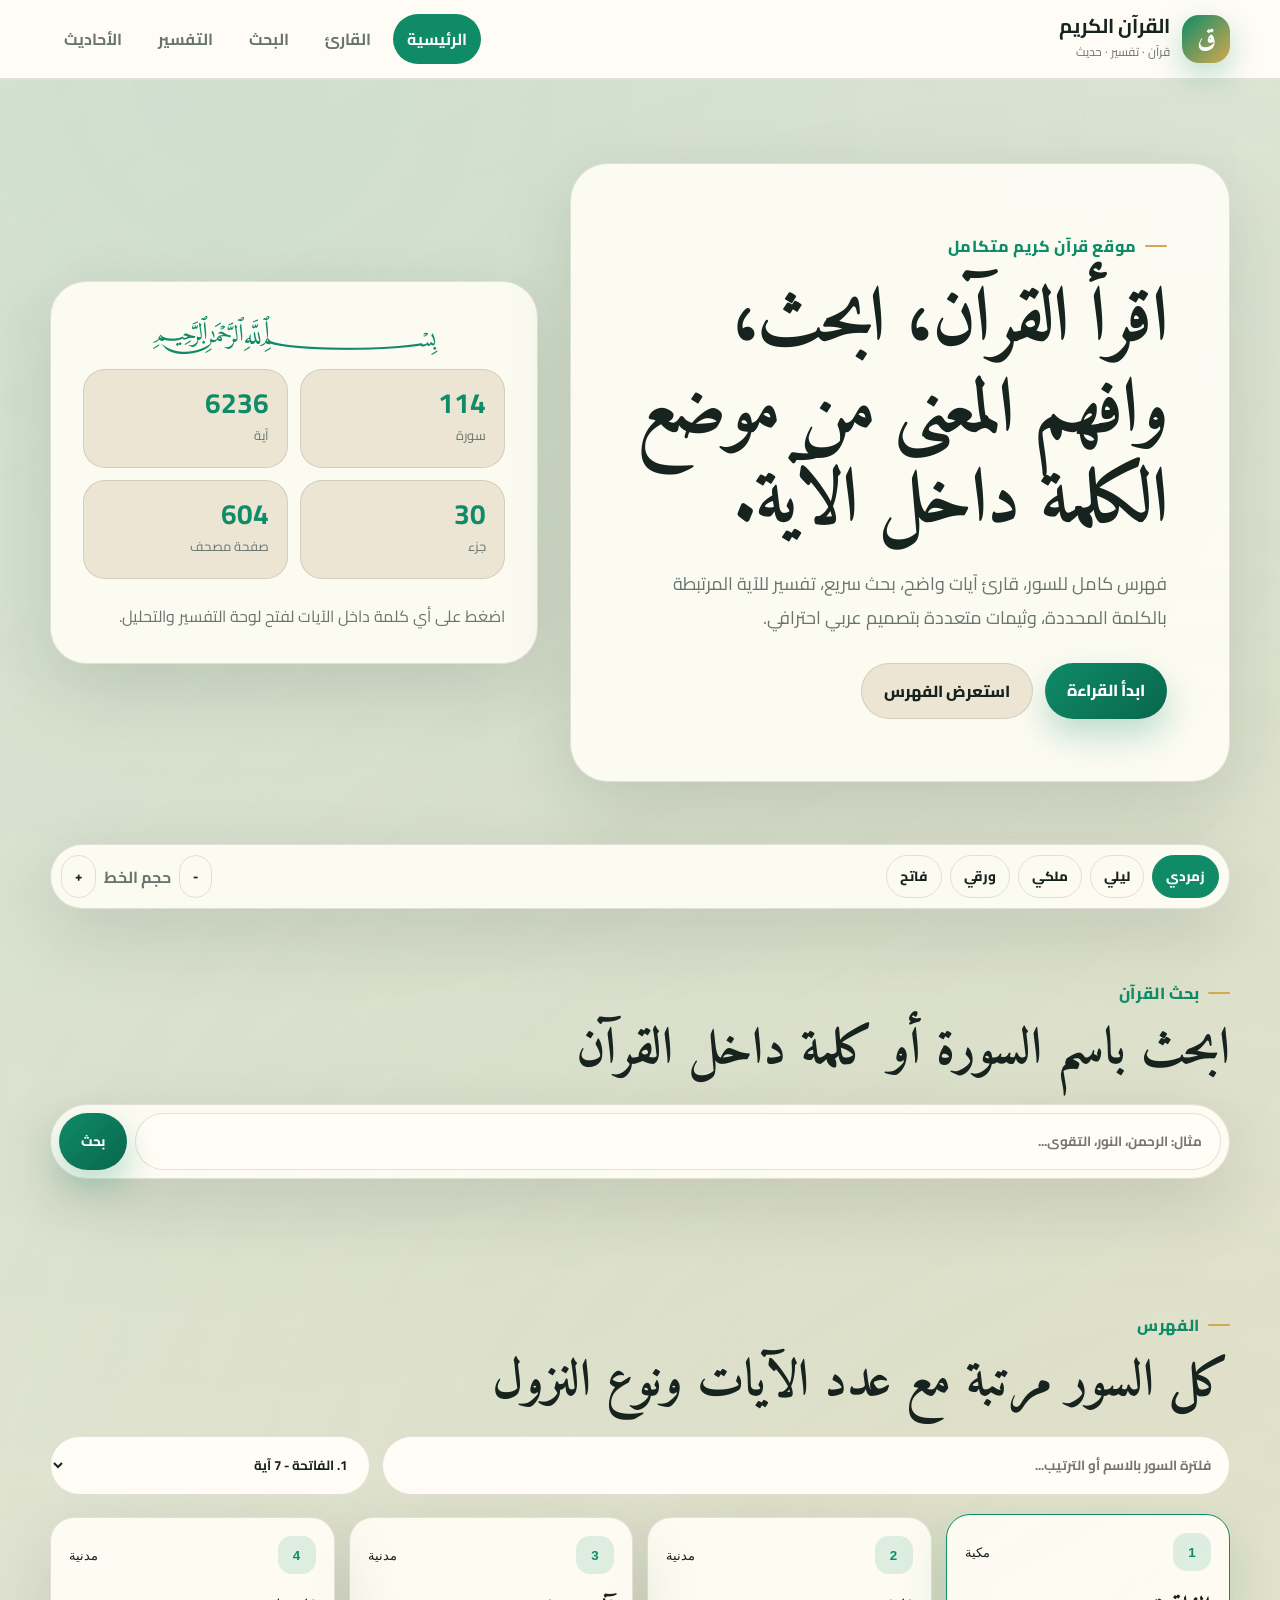
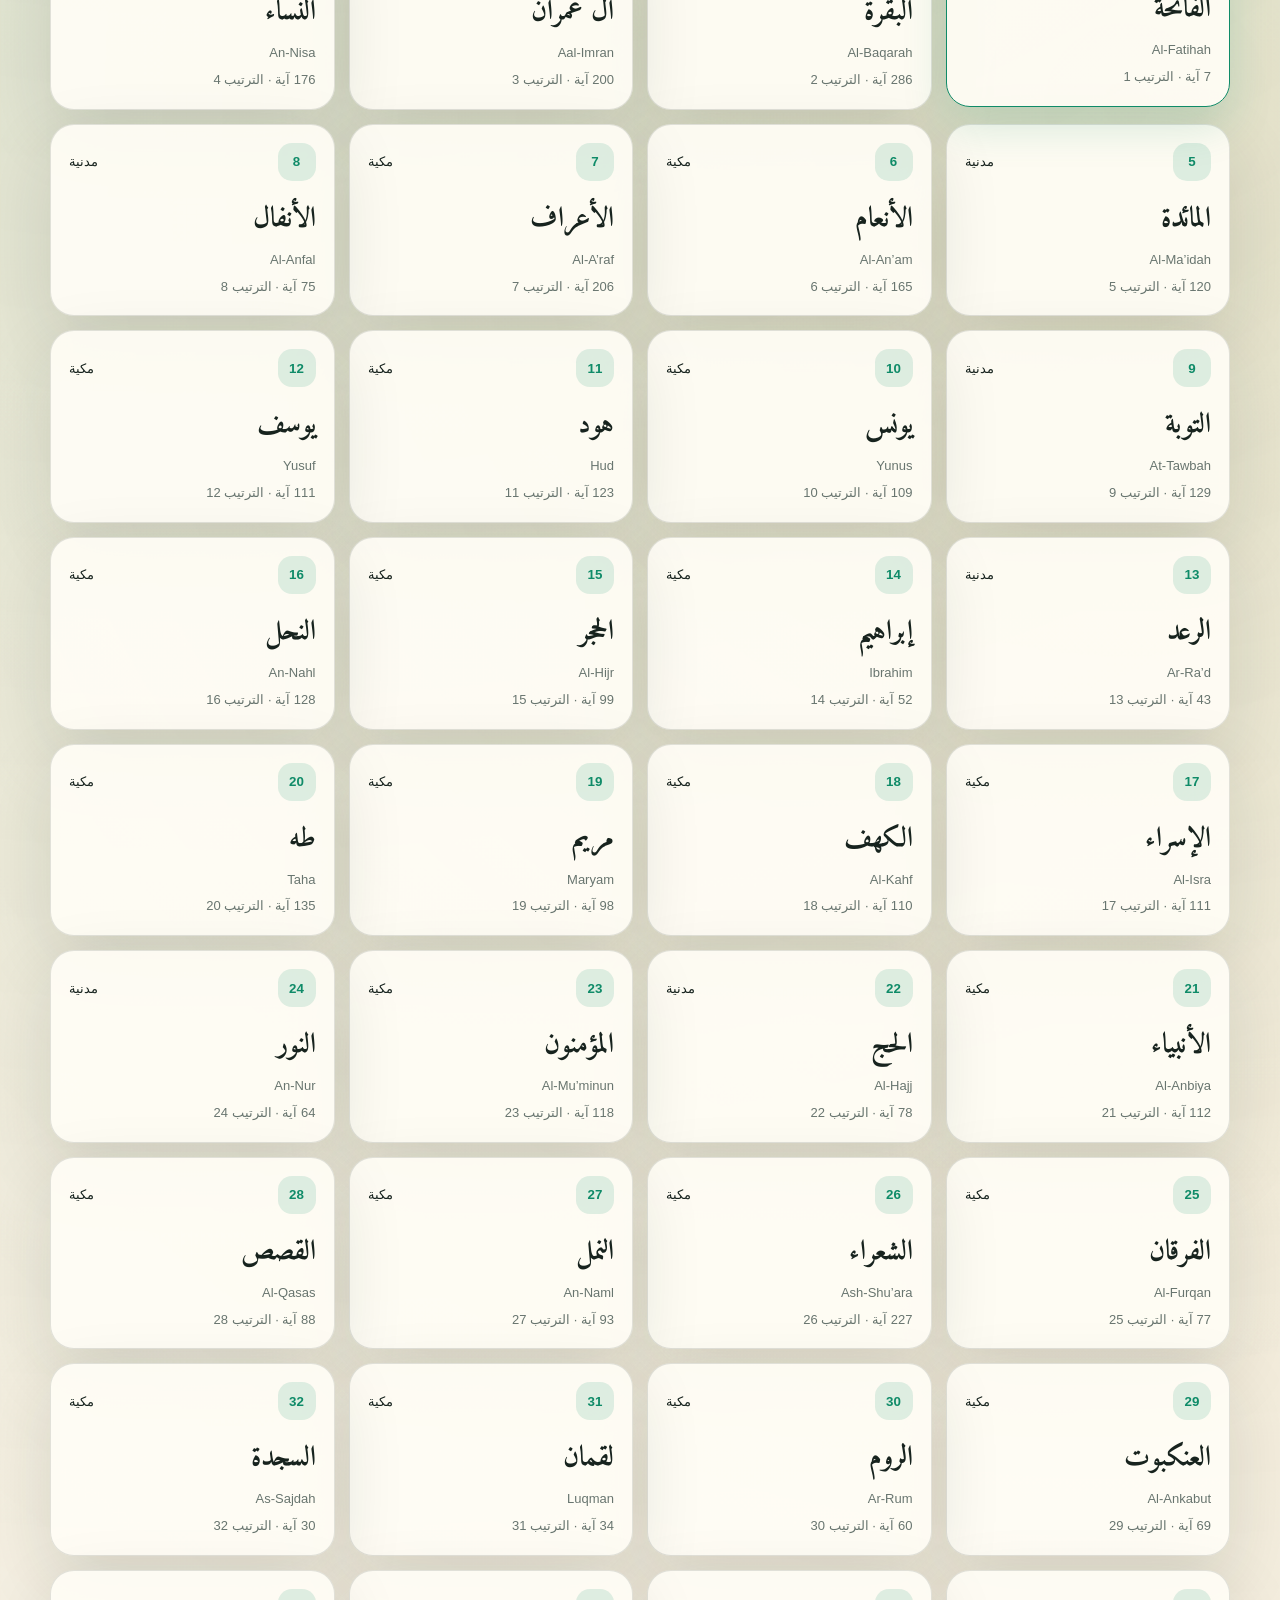
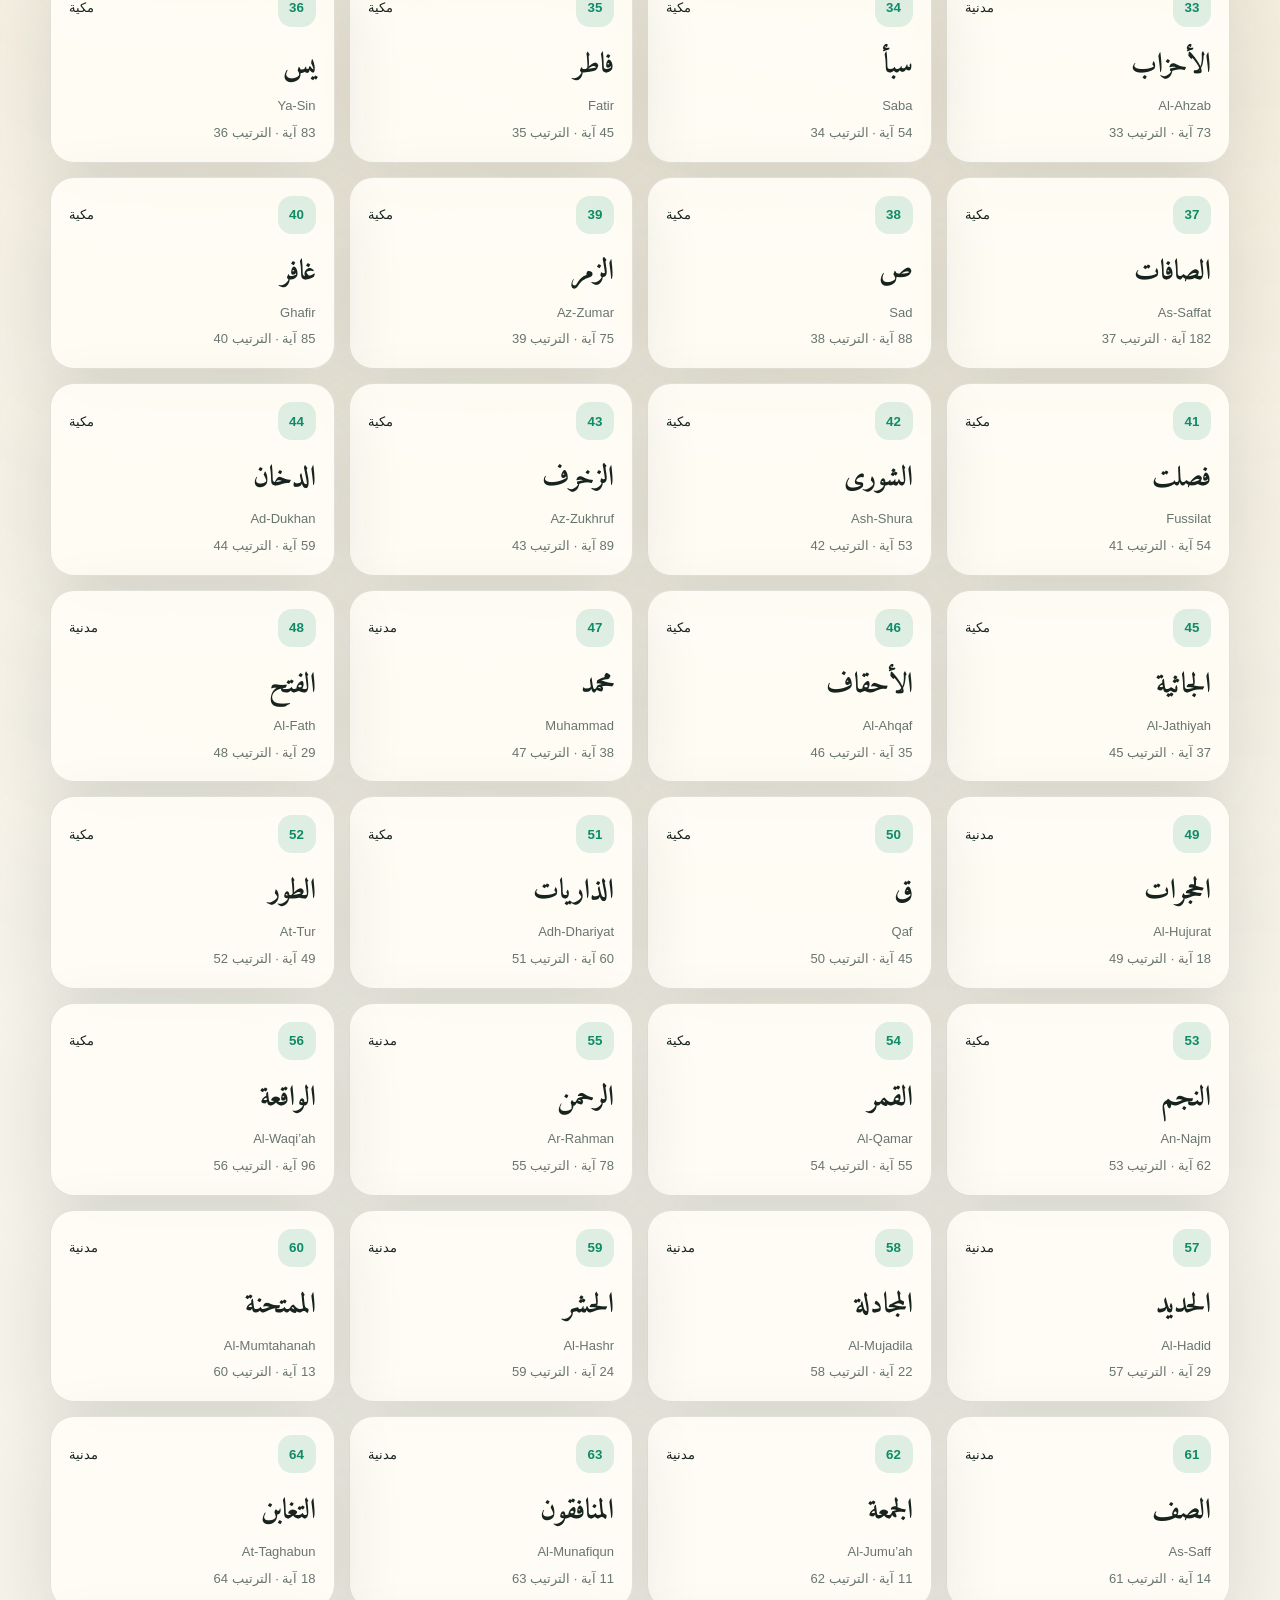
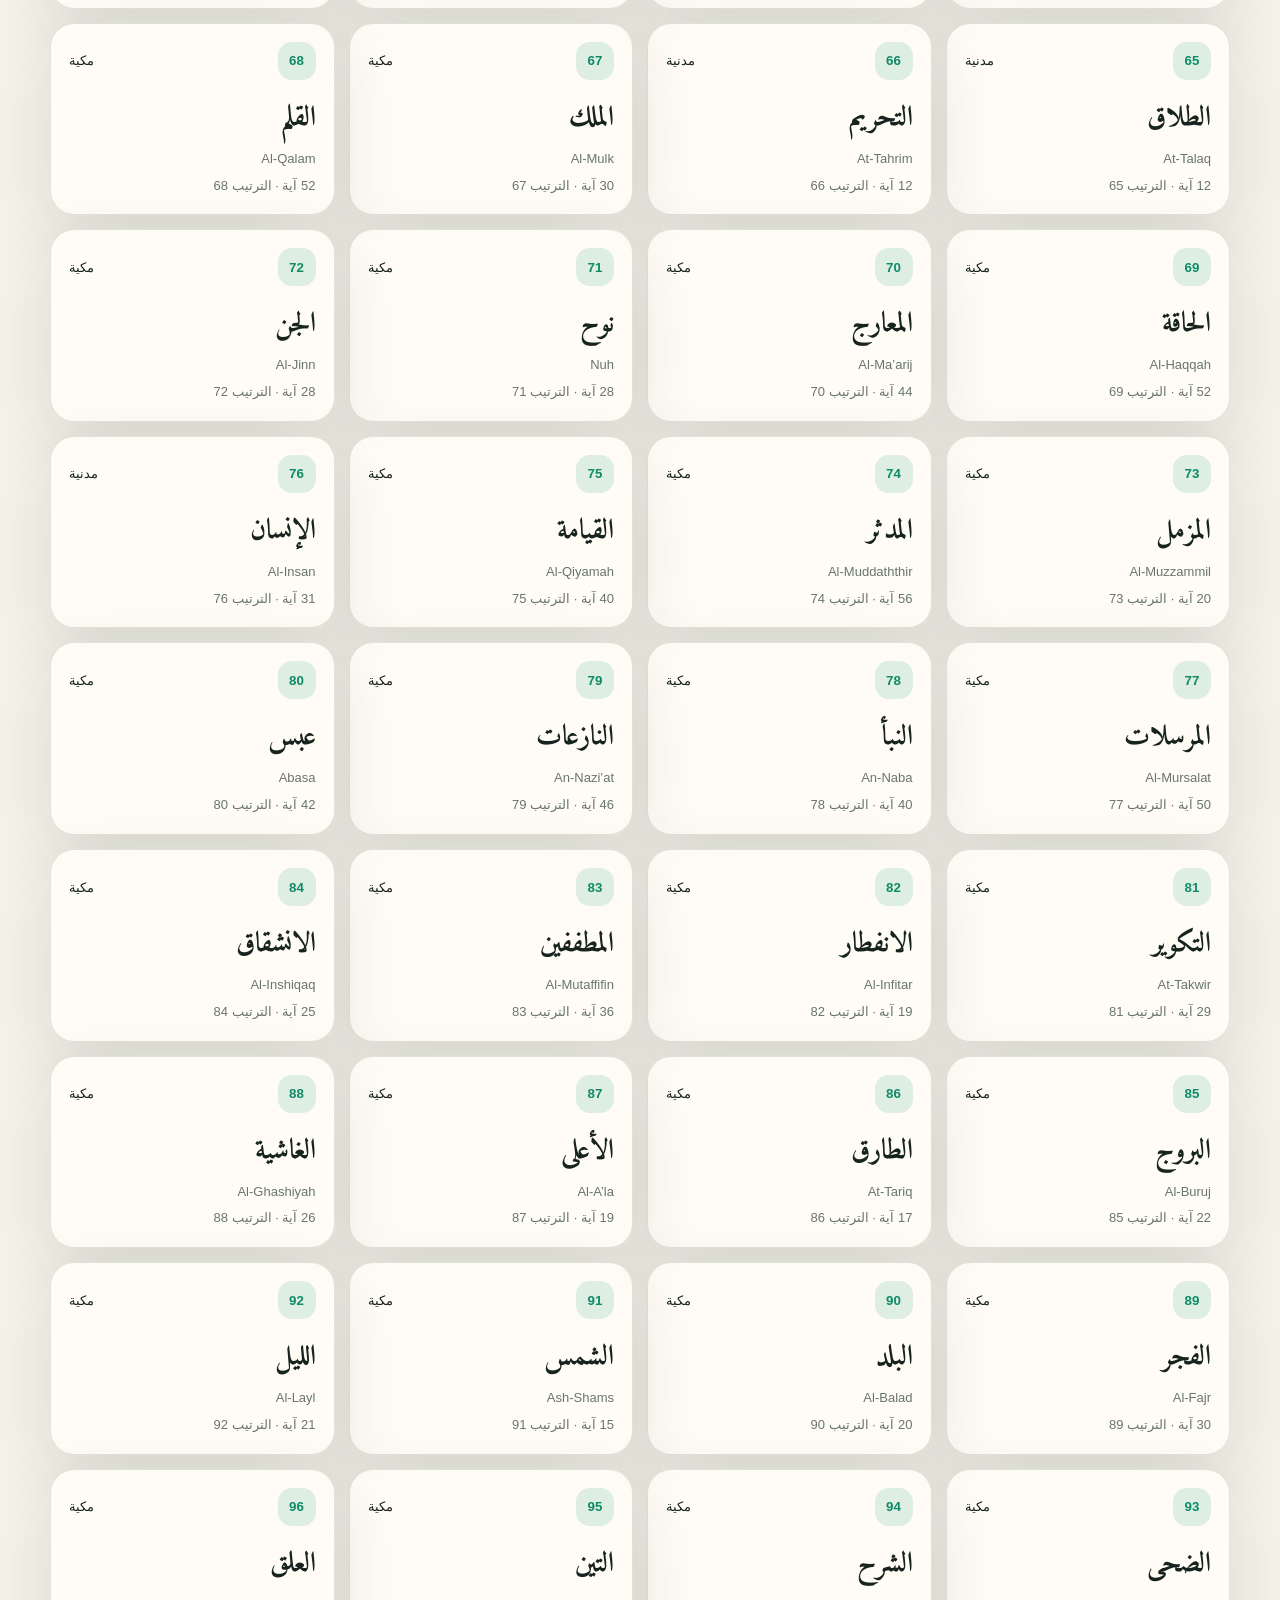
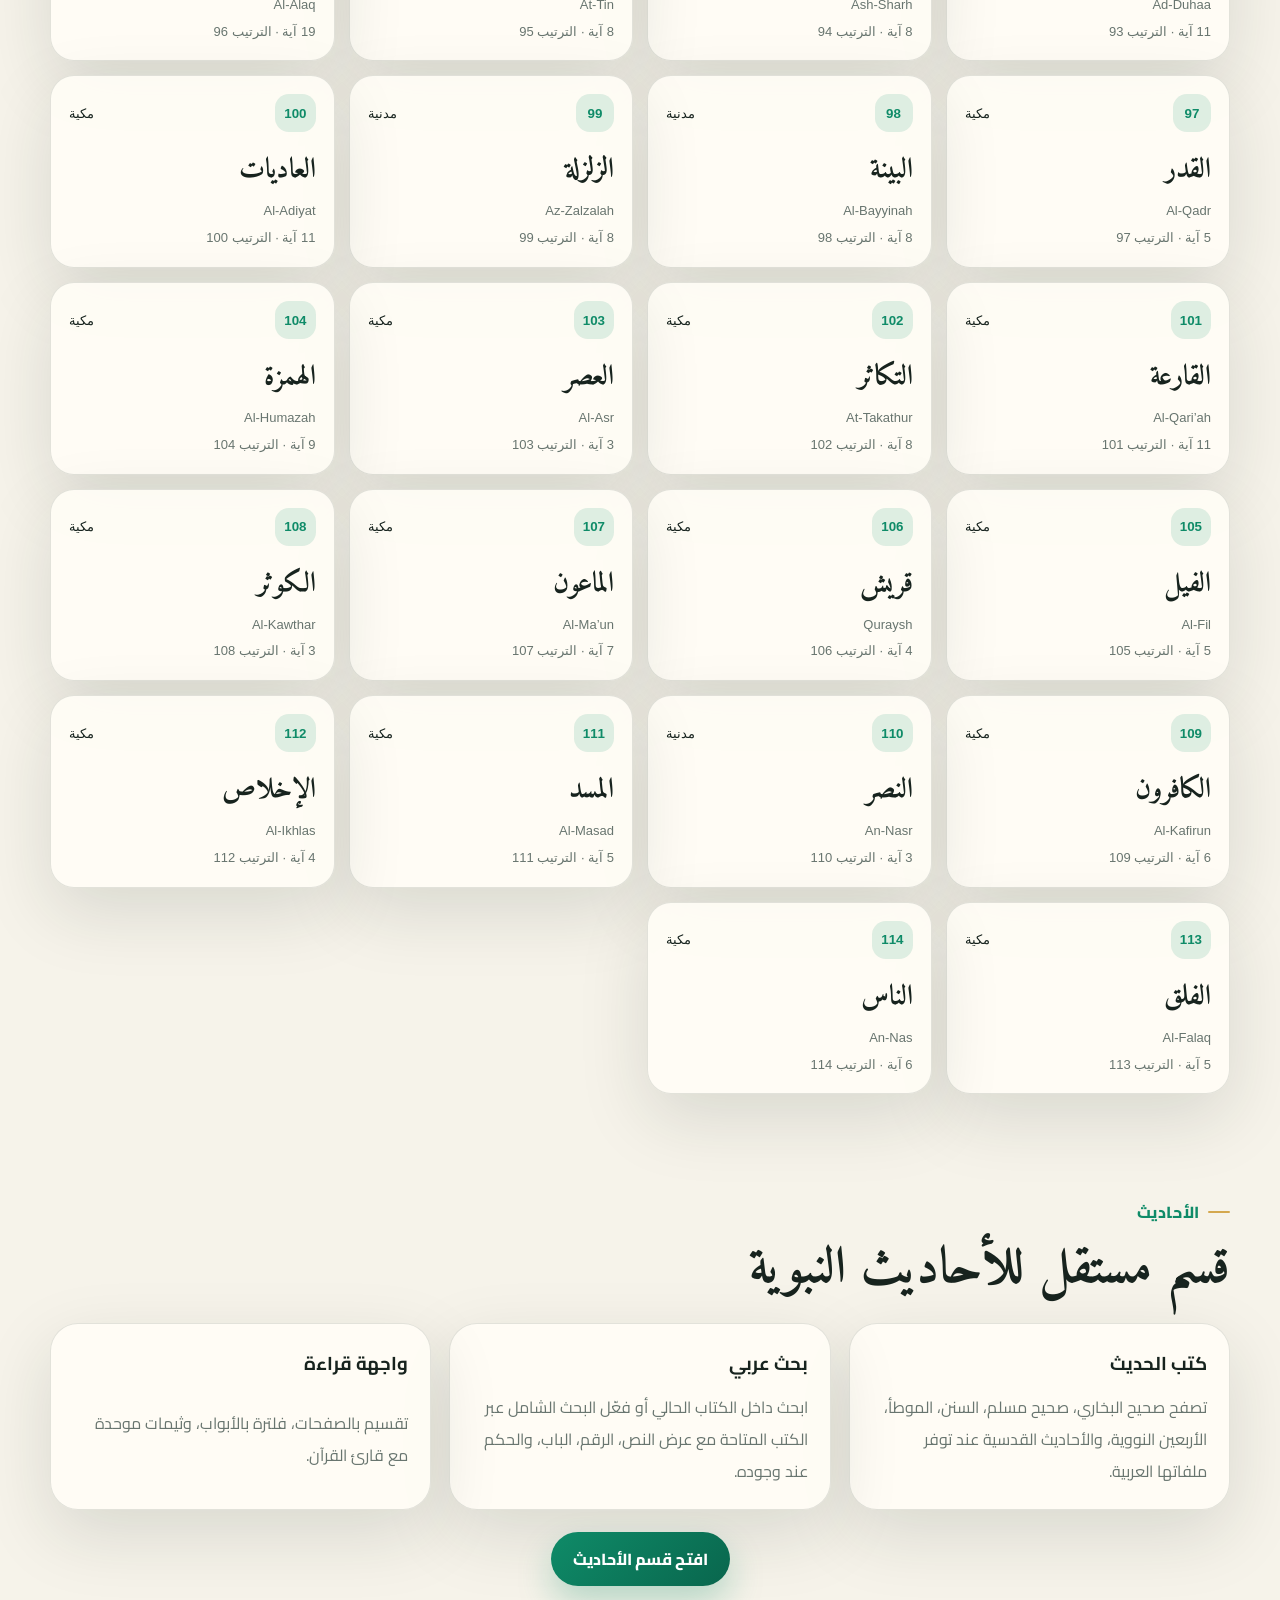
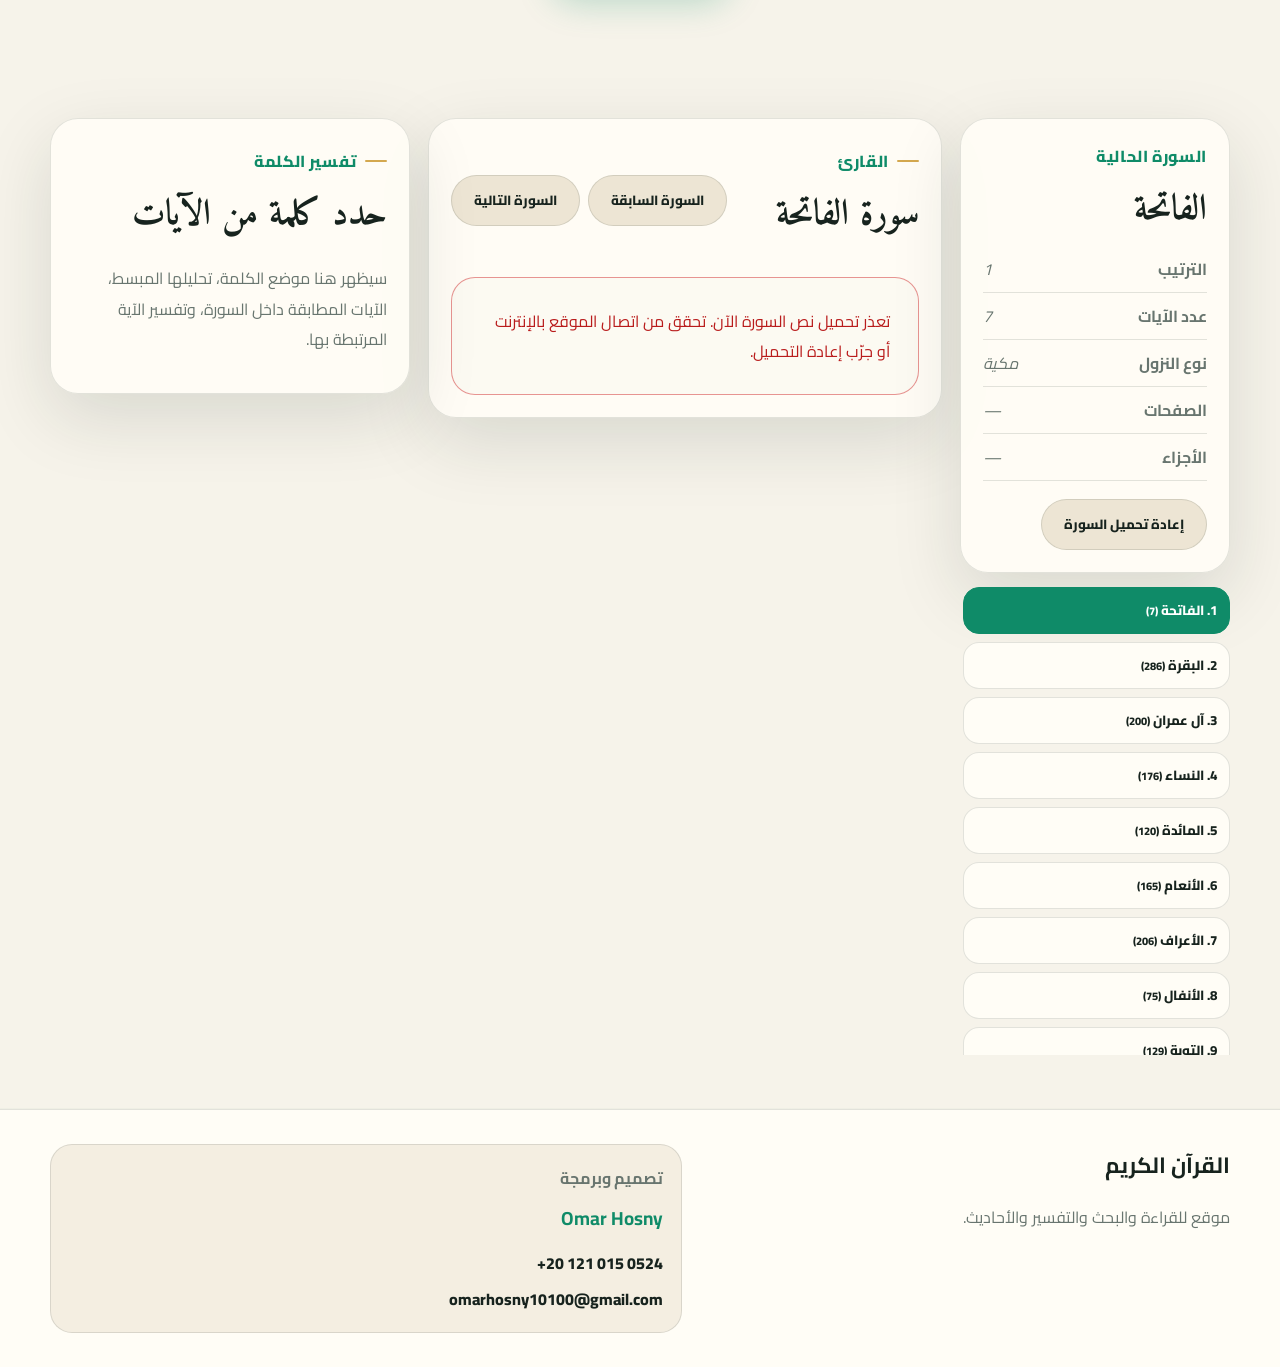
==== index.html @ 411ec732 "Update index.html" ====
<!doctype html>
<html lang="ar" dir="rtl" data-quran-theme="emerald">
<head>
  <meta charset="utf-8">
  <meta name="viewport" content="width=device-width, initial-scale=1">
  <meta name="description" content="موقع قرآن كريم ثابت HTML يضم فهرس السور، قارئ القرآن، البحث، التفسير، وثيمات متعددة.">
  <meta name="theme-color" content="#0f8b68">
  <title>القرآن الكريم | فهرس، قراءة، بحث وتفسير</title>
  <link rel="preconnect" href="https://fonts.googleapis.com">
  <link rel="preconnect" href="https://fonts.gstatic.com" crossorigin>
  <link rel="manifest" href="manifest.json">
  <meta name="mobile-web-app-capable" content="yes">
  <meta name="apple-mobile-web-app-capable" content="yes">
  <meta name="apple-mobile-web-app-title" content="قرآن وحديث">
  <meta name="apple-mobile-web-app-status-bar-style" content="black-translucent">
  <link rel="icon" type="image/png" sizes="16x16" href="assets/icons/favicon-16.png">
  <link rel="icon" type="image/png" sizes="32x32" href="assets/icons/favicon-32.png">
  <link rel="apple-touch-icon" sizes="180x180" href="assets/icons/icon-180.png">
  <link rel="apple-touch-icon" sizes="192x192" href="assets/icons/icon-192.png">
  <link rel="stylesheet" href="assets/css/style.css">
</head>
<body>
  <header class="quran-site-header" dir="rtl">
    <div class="quran-container quran-site-header__inner">
      <a class="quran-site-brand" href="index.html" aria-label="العودة للرئيسية">
        <span class="quran-site-brand__mark">ق</span>
        <span><strong>القرآن الكريم</strong><small>قرآن · تفسير · حديث</small></span>
      </a>
      <button class="quran-menu-toggle" type="button" aria-controls="quran-site-menu" aria-expanded="false" aria-label="فتح القائمة">
        <span>القائمة</span>
        <i></i><i></i><i></i>
      </button>
      <nav id="quran-site-menu" class="quran-site-nav" aria-label="روابط الموقع">
        <a href="index.html" aria-current="page">الرئيسية</a>
        <a href="surah.html">القارئ</a>
        <a href="search.html">البحث</a>
        <a href="tafsir.html">التفسير</a>
        <a href="hadith.html">الأحاديث</a>
      </nav>
    </div>
    <button class="quran-menu-backdrop" type="button" data-menu-close aria-label="إغلاق القائمة" hidden></button>
  </header>

  <main id="quran-app" class="quran-app" dir="rtl">
    <section class="quran-hero" aria-labelledby="quran-title">
      <div class="quran-hero__glow quran-hero__glow--one"></div>
      <div class="quran-hero__glow quran-hero__glow--two"></div>
      <div class="quran-container quran-hero__grid">
        <div class="quran-hero__content">
          <span class="quran-kicker">موقع قرآن كريم متكامل</span>
          <h1 id="quran-title">اقرأ القرآن، ابحث، وافهم المعنى من موضع الكلمة داخل الآية.</h1>
          <p>فهرس كامل للسور، قارئ آيات واضح، بحث سريع، تفسير للآية المرتبطة بالكلمة المحددة، وثيمات متعددة بتصميم عربي احترافي.</p>
          <div class="quran-hero__actions">
            <a href="#quran-reader" class="quran-btn quran-btn--primary">ابدأ القراءة</a>
            <a href="#quran-index" class="quran-btn quran-btn--ghost">استعرض الفهرس</a>
          </div>
        </div>
        <aside class="quran-hero__panel" aria-label="إحصاءات القرآن">
          <div class="quran-basmala">﷽</div>
          <div class="quran-stat-grid">
            <div><strong>114</strong><span>سورة</span></div>
            <div><strong>6236</strong><span>آية</span></div>
            <div><strong>30</strong><span>جزء</span></div>
            <div><strong>604</strong><span>صفحة مصحف</span></div>
          </div>
          <p>اضغط على أي كلمة داخل الآيات لفتح لوحة التفسير والتحليل.</p>
        </aside>
      </div>
    </section>

    <section class="quran-toolbar" aria-label="إعدادات العرض">
      <div class="quran-container quran-toolbar__inner">
        <div class="quran-theme-switcher" role="group" aria-label="اختيار الثيم">
          <button type="button" data-theme="emerald" class="is-active">زمردي</button>
          <button type="button" data-theme="midnight">ليلي</button>
          <button type="button" data-theme="royal">ملكي</button>
          <button type="button" data-theme="sepia">ورقي</button>
          <button type="button" data-theme="minimal">فاتح</button>
        </div>
        <div class="quran-font-tools" role="group" aria-label="حجم الخط">
          <button type="button" data-font="decrease">-</button>
          <span>حجم الخط</span>
          <button type="button" data-font="increase">+</button>
        </div>
      </div>
    </section>

    <section id="quran-search" class="quran-search-block">
      <div class="quran-container">
        <div class="quran-section-heading">
          <span>بحث القرآن</span>
          <h2>ابحث باسم السورة أو كلمة داخل القرآن</h2>
        </div>
        <div class="quran-search-box">
          <input id="quran-global-search" type="search" inputmode="search" placeholder="مثال: الرحمن، النور، التقوى..." aria-label="بحث في القرآن">
          <button id="quran-search-btn" type="button" class="quran-btn quran-btn--primary">بحث</button>
        </div>
        <div id="quran-search-results" class="quran-search-results" aria-live="polite"></div>
      </div>
    </section>

    <section id="quran-index" class="quran-index-section">
      <div class="quran-container">
        <div class="quran-section-heading">
          <span>الفهرس</span>
          <h2>كل السور مرتبة مع عدد الآيات ونوع النزول</h2>
        </div>
        <div class="quran-index-tools">
          <input id="quran-surah-filter" type="search" placeholder="فلترة السور بالاسم أو الترتيب..." aria-label="فلترة فهرس السور">
          <select id="quran-surah-select" aria-label="اختيار سورة"></select>
        </div>
        <div id="quran-surah-grid" class="quran-surah-grid" aria-live="polite"></div>
      </div>
    </section>


    <section id="hadith-preview" class="hadith-preview-section">
      <div class="quran-container">
        <div class="quran-section-heading">
          <span>الأحاديث</span>
          <h2>قسم مستقل للأحاديث النبوية</h2>
        </div>
        <div class="hadith-preview-grid">
          <div class="quran-card hadith-preview-card">
            <strong>كتب الحديث</strong>
            <p>تصفح صحيح البخاري، صحيح مسلم، السنن، الموطأ، الأربعين النووية، والأحاديث القدسية عند توفر ملفاتها العربية.</p>
          </div>
          <div class="quran-card hadith-preview-card">
            <strong>بحث عربي</strong>
            <p>ابحث داخل الكتاب الحالي أو فعّل البحث الشامل عبر الكتب المتاحة مع عرض النص، الرقم، الباب، والحكم عند وجوده.</p>
          </div>
          <div class="quran-card hadith-preview-card">
            <strong>واجهة قراءة</strong>
            <p>تقسيم بالصفحات، فلترة بالأبواب، وثيمات موحدة مع قارئ القرآن.</p>
          </div>
        </div>
        <div class="hadith-preview-action">
          <a href="hadith.html" class="quran-btn quran-btn--primary">افتح قسم الأحاديث</a>
        </div>
      </div>
    </section>

    <section id="quran-reader" class="quran-reader-section">
      <div class="quran-container quran-reader-layout">
        <aside class="quran-reader-sidebar">
          <div class="quran-card quran-current-card">
            <span>السورة الحالية</span>
            <h2 id="quran-current-name">الفاتحة</h2>
            <div id="quran-current-meta" class="quran-current-meta"></div>
            <button id="quran-reload" type="button" class="quran-btn quran-btn--ghost">إعادة تحميل السورة</button>
          </div>
          <div id="quran-mini-index" class="quran-mini-index"></div>
        </aside>

        <div class="quran-reader-main">
          <div class="quran-reader-head">
            <div>
              <span class="quran-kicker">القارئ</span>
              <h2 id="quran-reader-title">سورة الفاتحة</h2>
            </div>
            <div class="quran-reader-controls">
              <button id="quran-prev" type="button" aria-label="السورة السابقة">السورة السابقة</button>
              <button id="quran-next" type="button" aria-label="السورة التالية">السورة التالية</button>
            </div>
          </div>
          <div id="quran-loading" class="quran-loading" hidden>جارِ تحميل الآيات...</div>
          <div id="quran-ayahs" class="quran-ayahs" aria-live="polite"></div>
        </div>

        <aside id="quran-tafsir" class="quran-tafsir-panel quran-card">
          <span class="quran-kicker">تفسير الكلمة</span>
          <h2>حدد كلمة من الآيات</h2>
          <p class="quran-muted">سيظهر هنا موضع الكلمة، تحليلها المبسط، الآيات المطابقة داخل السورة، وتفسير الآية المرتبطة بها.</p>
          <div id="quran-word-detail" class="quran-word-detail"></div>
        </aside>
      </div>
    </section>
  </main>

  <footer class="quran-site-footer" dir="rtl">
    <div class="quran-container quran-site-footer__grid">
      <div><strong>القرآن الكريم</strong><p>موقع للقراءة والبحث والتفسير والأحاديث.</p></div>
      <!-- <div><span>التشغيل</span><p>ارفع المجلد كما هو على أي استضافة Static. لا يحتاج WordPress أو قاعدة بيانات.</p></div> -->
      <!-- <div><span>البيانات</span><p>النص والتفسير يتم جلبهما عند التشغيل من APIs عامة مع تخزين مؤقت داخل المتصفح.</p></div> -->
      <div class="quran-credit">
        <span>تصميم وبرمجة</span>
        <strong>Omar Hosny</strong>
        <a href="https://wa.me/201210150524" dir="ltr">+20 121 015 0524</a>
        <a href="mailto:omarhosny10100@gmail.com" dir="ltr">omarhosny10100@gmail.com</a>
      </div>
    </div>
  </footer>

  <!-- Go To Top Button -->
  <button id="goToTopBtn" class="go-to-top" type="button" aria-label="الرجوع إلى الأعلى">
    ↑
  </button>
  <script src="assets/js/app.js" defer></script>
  <script src="assets/js/pwa.js" defer></script>
</body>
</html>
---- assets/css/style.css ----
@import url('https://fonts.googleapis.com/css2?family=Amiri+Quran&family=Amiri:wght@400;700&family=Cairo:wght@400;500;600;700;800&display=swap');

:root {
  --quran-bg: #f6f3ea;
  --quran-surface: #fffdf6;
  --quran-surface-soft: #ede5d4;
  --quran-text: #17231e;
  --quran-muted: #68756f;
  --quran-primary: #0f8b68;
  --quran-primary-dark: #09664d;
  --quran-accent: #d4a84f;
  --quran-border: rgba(23, 35, 30, 0.12);
  --quran-shadow: 0 24px 70px rgba(23, 35, 30, 0.13);
  --quran-radius: 28px;
  --quran-font-scale: 1;
}

html[data-quran-theme="midnight"] {
  --quran-bg: #071112;
  --quran-surface: #0f1e20;
  --quran-surface-soft: #172a2d;
  --quran-text: #edf7f1;
  --quran-muted: #a6bab1;
  --quran-primary: #42c5a4;
  --quran-primary-dark: #1c9a7a;
  --quran-accent: #f0c873;
  --quran-border: rgba(237, 247, 241, 0.14);
  --quran-shadow: 0 24px 70px rgba(0, 0, 0, 0.42);
}

html[data-quran-theme="royal"] {
  --quran-bg: #100d21;
  --quran-surface: #1d1833;
  --quran-surface-soft: #292142;
  --quran-text: #fff8ee;
  --quran-muted: #c9bed8;
  --quran-primary: #ab7bff;
  --quran-primary-dark: #7a4ce0;
  --quran-accent: #ffcb66;
  --quran-border: rgba(255, 248, 238, 0.15);
  --quran-shadow: 0 24px 70px rgba(8, 6, 19, 0.48);
}

html[data-quran-theme="sepia"] {
  --quran-bg: #efe1c6;
  --quran-surface: #fff4de;
  --quran-surface-soft: #e5d1aa;
  --quran-text: #2f2114;
  --quran-muted: #7b6549;
  --quran-primary: #8a5a23;
  --quran-primary-dark: #653f16;
  --quran-accent: #ba8b3e;
  --quran-border: rgba(47, 33, 20, 0.15);
  --quran-shadow: 0 24px 70px rgba(93, 65, 31, 0.18);
}

html[data-quran-theme="minimal"] {
  --quran-bg: #f8fafc;
  --quran-surface: #ffffff;
  --quran-surface-soft: #edf2f7;
  --quran-text: #111827;
  --quran-muted: #64748b;
  --quran-primary: #2563eb;
  --quran-primary-dark: #1d4ed8;
  --quran-accent: #f59e0b;
  --quran-border: rgba(17, 24, 39, 0.11);
  --quran-shadow: 0 24px 70px rgba(15, 23, 42, 0.10);
}

body {
  background: var(--quran-bg);
}

.quran-container {
  width: min(1180px, calc(100% - 32px));
  margin-inline: auto;
}

.quran-app,
.quran-site-header,
.quran-site-footer {
  font-family: "Cairo", "Tahoma", sans-serif;
  color: var(--quran-text);
}

.quran-site-header {
  position: sticky;
  top: 0;
  z-index: 30;
  background: color-mix(in srgb, var(--quran-surface) 88%, transparent);
  border-bottom: 1px solid var(--quran-border);
  backdrop-filter: blur(18px);
}

.admin-bar .quran-site-header {
  top: 32px;
}

.quran-site-header__inner {
  min-height: 78px;
  display: flex;
  align-items: center;
  justify-content: space-between;
  gap: 22px;
}

.quran-site-brand,
.quran-site-nav a,
.quran-btn,
.quran-reader-controls button,
.quran-theme-switcher button,
.quran-font-tools button,
.quran-mini-index button,
.quran-surah-card,
.quran-word,
.quran-tafsir-tabs button,
.quran-search-result {
  transition: transform .2s ease, border-color .2s ease, background .2s ease, color .2s ease, box-shadow .2s ease;
}

.quran-site-brand {
  display: inline-flex;
  align-items: center;
  gap: 12px;
  color: var(--quran-text);
  text-decoration: none;
}

.quran-site-brand:hover {
  transform: translateY(-1px);
}

.quran-site-brand__mark {
  width: 48px;
  height: 48px;
  border-radius: 17px;
  display: grid;
  place-items: center;
  color: #fff;
  font-family: "Amiri", serif;
  font-weight: 700;
  font-size: 28px;
  background: linear-gradient(135deg, var(--quran-primary), var(--quran-accent));
  box-shadow: 0 12px 30px color-mix(in srgb, var(--quran-primary) 28%, transparent);
}

.quran-site-brand strong {
  display: block;
  font-size: 20px;
  line-height: 1.1;
}

.quran-site-brand small {
  display: block;
  color: var(--quran-muted);
  font-size: 12px;
  margin-top: 3px;
}

.quran-site-nav {
  display: flex;
  align-items: center;
  gap: 8px;
  flex-wrap: wrap;
}

.quran-site-nav a {
  color: var(--quran-muted);
  text-decoration: none;
  padding: 10px 14px;
  border-radius: 999px;
  font-weight: 700;
}

.quran-site-nav a:hover {
  background: var(--quran-surface-soft);
  color: var(--quran-text);
}

.quran-app {
  background:
    radial-gradient(circle at 18% 0%, color-mix(in srgb, var(--quran-primary) 16%, transparent), transparent 34%),
    radial-gradient(circle at 88% 18%, color-mix(in srgb, var(--quran-accent) 18%, transparent), transparent 36%),
    var(--quran-bg);
  min-height: 100vh;
  overflow: clip;
}

.quran-hero {
  position: relative;
  padding: 84px 0 52px;
}

.quran-hero__grid {
  display: grid;
  grid-template-columns: minmax(0, 1.15fr) minmax(300px, .85fr);
  gap: 32px;
  align-items: center;
}

.quran-hero__content,
.quran-hero__panel,
.quran-card,
.quran-search-box,
.quran-surah-card,
.quran-reader-main,
.quran-toolbar__inner,
.quran-search-result {
  border: 1px solid var(--quran-border);
  background: color-mix(in srgb, var(--quran-surface) 92%, transparent);
  box-shadow: var(--quran-shadow);
}

.quran-hero__content {
  position: relative;
  z-index: 1;
  padding: clamp(30px, 6vw, 62px);
  border-radius: calc(var(--quran-radius) + 10px);
}

.quran-kicker,
.quran-section-heading span,
.quran-current-card > span {
  display: inline-flex;
  align-items: center;
  gap: 8px;
  color: var(--quran-primary);
  font-weight: 800;
  letter-spacing: .04em;
}

.quran-kicker::before,
.quran-section-heading span::before {
  content: "";
  width: 22px;
  height: 2px;
  background: var(--quran-accent);
  border-radius: 999px;
}

.quran-hero h1 {
  font-family: "Amiri", "Cairo", serif;
  font-size: clamp(40px, 6vw, 78px);
  line-height: 1.18;
  letter-spacing: -.02em;
  margin: 16px 0 18px;
}

.quran-hero p,
.quran-muted,
.quran-site-footer p,
.quran-site-footer span {
  color: var(--quran-muted);
  line-height: 1.9;
}

.quran-hero__content > p {
  font-size: 18px;
  max-width: 760px;
}

.quran-hero__actions {
  display: flex;
  gap: 12px;
  flex-wrap: wrap;
  margin-top: 28px;
}

.quran-btn,
.quran-reader-controls button,
.quran-search-box button,
.quran-current-card button {
  appearance: none;
  border: 0;
  cursor: pointer;
  border-radius: 999px;
  padding: 12px 22px;
  font-family: "Cairo", sans-serif;
  font-weight: 800;
  text-decoration: none;
}

.quran-btn--primary,
.quran-search-box button {
  background: linear-gradient(135deg, var(--quran-primary), var(--quran-primary-dark));
  color: #fff;
  box-shadow: 0 16px 35px color-mix(in srgb, var(--quran-primary) 28%, transparent);
}

.quran-btn--ghost,
.quran-reader-controls button,
.quran-current-card button {
  background: var(--quran-surface-soft);
  color: var(--quran-text);
  border: 1px solid var(--quran-border);
}

.quran-btn:hover,
.quran-reader-controls button:hover,
.quran-search-box button:hover,
.quran-current-card button:hover {
  transform: translateY(-2px);
}

.quran-hero__panel {
  border-radius: calc(var(--quran-radius) + 8px);
  padding: 32px;
  position: relative;
  overflow: hidden;
}

.quran-basmala {
  font-family: "Amiri", serif;
  font-size: 25px;
  line-height: 1;
  color: var(--quran-primary);
  text-align: center;
  margin: 8px 0 22px;
}

.quran-stat-grid {
  display: grid;
  grid-template-columns: repeat(2, 1fr);
  gap: 12px;
}

.quran-stat-grid div {
  padding: 18px;
  border-radius: 22px;
  background: var(--quran-surface-soft);
  border: 1px solid var(--quran-border);
}

.quran-stat-grid strong {
  display: block;
  font-size: 28px;
  color: var(--quran-primary);
  line-height: 1.1;
}

.quran-stat-grid span {
  color: var(--quran-muted);
  font-size: 13px;
}

.quran-hero__panel p {
  margin: 22px 0 0;
}

.quran-toolbar {
  position: sticky;
  top: 78px;
  z-index: 20;
  padding: 10px 0;
}

.admin-bar .quran-toolbar {
  top: 110px;
}

.quran-toolbar__inner {
  border-radius: 999px;
  padding: 10px;
  display: flex;
  align-items: center;
  justify-content: space-between;
  gap: 16px;
  backdrop-filter: blur(18px);
}

.quran-theme-switcher,
.quran-font-tools {
  display: flex;
  align-items: center;
  gap: 8px;
  flex-wrap: wrap;
}

.quran-theme-switcher button,
.quran-font-tools button {
  border: 1px solid var(--quran-border);
  background: transparent;
  color: var(--quran-text);
  border-radius: 999px;
  padding: 8px 13px;
  font-family: "Cairo", sans-serif;
  font-weight: 800;
  cursor: pointer;
}

.quran-theme-switcher button.is-active,
.quran-theme-switcher button:hover,
.quran-font-tools button:hover {
  background: var(--quran-primary);
  color: #fff;
  border-color: var(--quran-primary);
}

.quran-font-tools span {
  color: var(--quran-muted);
  font-weight: 700;
}

.quran-search-block,
.quran-index-section,
.quran-reader-section {
  padding: 54px 0;
}

.quran-section-heading {
  margin-bottom: 22px;
}

.quran-section-heading h2 {
  font-family: "Amiri", "Cairo", serif;
  font-size: clamp(32px, 4vw, 52px);
  margin: 10px 0 0;
  line-height: 1.25;
}

.quran-search-box {
  border-radius: 999px;
  padding: 8px;
  display: grid;
  grid-template-columns: minmax(0, 1fr) auto;
  gap: 8px;
}

.quran-search-box input,
.quran-index-tools input,
.quran-index-tools select {
  width: 100%;
  border: 1px solid var(--quran-border);
  background: var(--quran-surface);
  color: var(--quran-text);
  border-radius: 999px;
  padding: 15px 18px;
  font-family: "Cairo", sans-serif;
  font-weight: 700;
  outline: none;
}

.quran-search-box input:focus,
.quran-index-tools input:focus,
.quran-index-tools select:focus {
  border-color: var(--quran-primary);
  box-shadow: 0 0 0 4px color-mix(in srgb, var(--quran-primary) 16%, transparent);
}

.quran-search-results {
  display: grid;
  gap: 12px;
  margin-top: 18px;
}

.quran-search-result {
  display: block;
  width: 100%;
  text-align: right;
  color: var(--quran-text);
  border-radius: 22px;
  padding: 18px;
  cursor: pointer;
}

.quran-search-result:hover {
  transform: translateY(-2px);
  border-color: var(--quran-primary);
}

.quran-search-result strong {
  display: block;
  margin-bottom: 8px;
  color: var(--quran-primary);
}

.quran-search-result p {
  font-family: "Amiri", serif;
  font-size: calc(24px * var(--quran-font-scale));
  line-height: 2.05;
  margin: 0;
}

.quran-search-result mark {
  background: color-mix(in srgb, var(--quran-accent) 38%, transparent);
  color: inherit;
  border-radius: 8px;
  padding: 0 4px;
}

.quran-index-tools {
  display: grid;
  grid-template-columns: minmax(0, 1fr) minmax(220px, 320px);
  gap: 12px;
  margin-bottom: 22px;
}

.quran-surah-grid {
  display: grid;
  grid-template-columns: repeat(4, minmax(0, 1fr));
  gap: 14px;
}

.quran-surah-card {
  cursor: pointer;
  text-align: right;
  border-radius: 24px;
  padding: 18px;
  color: var(--quran-text);
}

.quran-surah-card:hover,
.quran-surah-card.is-active {
  transform: translateY(-3px);
  border-color: var(--quran-primary);
  box-shadow: 0 18px 44px color-mix(in srgb, var(--quran-primary) 18%, transparent);
}

.quran-surah-card__top {
  display: flex;
  align-items: center;
  justify-content: space-between;
  gap: 12px;
  margin-bottom: 14px;
}

.quran-surah-card__num,
.quran-ayah-number {
  display: inline-grid;
  place-items: center;
  min-width: 38px;
  height: 38px;
  padding: 0 9px;
  border-radius: 14px;
  background: color-mix(in srgb, var(--quran-primary) 13%, transparent);
  color: var(--quran-primary);
  font-weight: 900;
}

.quran-surah-card h3 {
  margin: 0;
  font-family: "Amiri", serif;
  font-size: 28px;
}

.quran-surah-card p {
  margin: 6px 0 0;
  color: var(--quran-muted);
  font-size: 13px;
  line-height: 1.6;
}

.quran-reader-layout {
  display: grid;
  grid-template-columns: minmax(220px, 270px) minmax(0, 1fr) minmax(280px, 360px);
  gap: 18px;
  align-items: start;
}

.quran-reader-sidebar,
.quran-tafsir-panel {
  position: sticky;
  top: 154px;
}

.admin-bar .quran-reader-sidebar,
.admin-bar .quran-tafsir-panel {
  top: 186px;
}

.quran-card,
.quran-reader-main {
  border-radius: var(--quran-radius);
  padding: 22px;
}

.quran-current-card h2,
.quran-reader-head h2,
.quran-tafsir-panel h2 {
  font-family: "Amiri", serif;
  font-size: 36px;
  margin: 8px 0 12px;
}

.quran-current-meta {
  display: grid;
  gap: 8px;
  color: var(--quran-muted);
  margin-bottom: 18px;
}

.quran-current-meta span {
  display: flex;
  justify-content: space-between;
  gap: 16px;
  padding-bottom: 8px;
  border-bottom: 1px solid var(--quran-border);
}

.quran-mini-index {
  display: grid;
  gap: 8px;
  max-height: 52vh;
  overflow: auto;
  margin-top: 14px;
  padding-left: 3px;
}

.quran-mini-index button {
  width: 100%;
  text-align: right;
  cursor: pointer;
  border: 1px solid var(--quran-border);
  background: var(--quran-surface);
  color: var(--quran-text);
  border-radius: 16px;
  padding: 10px 12px;
  font-family: "Cairo", sans-serif;
  font-weight: 800;
}

.quran-mini-index button.is-active,
.quran-mini-index button:hover {
  background: var(--quran-primary);
  color: #fff;
  border-color: var(--quran-primary);
}

.quran-reader-head {
  display: flex;
  align-items: center;
  justify-content: space-between;
  gap: 18px;
  margin-bottom: 18px;
}

.quran-reader-controls {
  display: flex;
  gap: 8px;
  flex-wrap: wrap;
}

.quran-loading {
  padding: 18px;
  border-radius: 20px;
  background: var(--quran-surface-soft);
  color: var(--quran-muted);
  font-weight: 800;
}

.quran-ayahs {
  display: grid;
  gap: 14px;
}

.quran-ayah-card {
  border: 1px solid var(--quran-border);
  border-radius: 24px;
  padding: clamp(18px, 3vw, 28px);
  background: color-mix(in srgb, var(--quran-surface) 70%, var(--quran-bg));
}

.quran-ayah-meta {
  display: flex;
  align-items: center;
  justify-content: space-between;
  gap: 12px;
  margin-bottom: 12px;
  color: var(--quran-muted);
  font-size: 13px;
  font-weight: 800;
}

.quran-ayah-text {
  font-family: "Amiri Quran", "Amiri", "Scheherazade New", "Traditional Arabic", serif;
  font-size: calc(31px * var(--quran-font-scale));
  line-height: 2.45;
  color: var(--quran-text);
  text-align: right;
}

.quran-word {
  cursor: pointer;
  display: inline;
  border-radius: 10px;
  padding: 0 2px;
}

.quran-word:hover,
.quran-word.is-active {
  background: color-mix(in srgb, var(--quran-accent) 32%, transparent);
  color: var(--quran-text);
}

.quran-word-detail {
  display: grid;
  gap: 14px;
}

.quran-word-badge {
  padding: 16px;
  border-radius: 22px;
  background: var(--quran-surface-soft);
  border: 1px solid var(--quran-border);
}

.quran-word-badge strong {
  display: block;
  font-family: "Amiri", serif;
  font-size: 34px;
  color: var(--quran-primary);
}

.quran-word-badge span {
  display: block;
  color: var(--quran-muted);
  margin-top: 4px;
}

.quran-tafsir-tabs {
  display: flex;
  flex-wrap: wrap;
  gap: 8px;
}

.quran-tafsir-tabs button {
  border: 1px solid var(--quran-border);
  background: var(--quran-surface-soft);
  color: var(--quran-text);
  border-radius: 999px;
  padding: 8px 12px;
  font-family: "Cairo", sans-serif;
  font-weight: 800;
  cursor: pointer;
}

.quran-tafsir-tabs button.is-active,
.quran-tafsir-tabs button:hover {
  background: var(--quran-primary);
  color: #fff;
  border-color: var(--quran-primary);
}

.quran-tafsir-content,
.quran-word-matches {
  color: var(--quran-text);
  line-height: 2;
  border: 1px solid var(--quran-border);
  border-radius: 20px;
  padding: 16px;
  background: color-mix(in srgb, var(--quran-surface) 76%, var(--quran-bg));
}

.quran-tafsir-content {
  max-height: 48vh;
  overflow: auto;
}

.quran-word-matches ul {
  padding: 0 18px 0 0;
  margin: 10px 0 0;
}

.quran-word-matches li {
  margin-bottom: 8px;
}

.quran-site-footer {
  background: var(--quran-surface);
  border-top: 1px solid var(--quran-border);
  padding: 34px 0;
}

.quran-site-footer__grid {
  display: grid;
  grid-template-columns: 1fr 1.2fr;
  gap: 22px;
}

.quran-site-footer strong {
  display: block;
  font-size: 22px;
  margin-bottom: 6px;
}

.quran-error {
  border-color: color-mix(in srgb, #ef4444 48%, var(--quran-border));
  color: #b91c1c;
}

@media (max-width: 1100px) {
  .quran-surah-grid {
    grid-template-columns: repeat(3, minmax(0, 1fr));
  }

  .quran-reader-layout {
    grid-template-columns: minmax(230px, 300px) minmax(0, 1fr);
  }

  .quran-tafsir-panel {
    grid-column: 1 / -1;
    position: static;
  }
}

@media (max-width: 820px) {
  .quran-site-header__inner,
  .quran-reader-head,
  .quran-toolbar__inner {
    align-items: flex-start;
    flex-direction: column;
  }

  .quran-hero__grid,
  .quran-reader-layout,
  .quran-site-footer__grid {
    grid-template-columns: 1fr;
  }

  .quran-reader-sidebar {
    position: static;
  }

  .quran-index-tools,
  .quran-search-box {
    grid-template-columns: 1fr;
    border-radius: 28px;
  }

  .quran-surah-grid {
    grid-template-columns: repeat(2, minmax(0, 1fr));
  }

  .quran-toolbar {
    position: static;
  }
}

@media (max-width: 520px) {
  .quran-container {
    width: min(100% - 20px, 1180px);
  }

  .quran-site-nav {
    width: 100%;
  }

  .quran-site-nav a {
    padding: 8px 10px;
  }

  .quran-surah-grid {
    grid-template-columns: 1fr;
  }

  .quran-hero {
    padding-top: 42px;
  }

  .quran-card,
  .quran-reader-main,
  .quran-hero__content,
  .quran-hero__panel {
    padding: 18px;
  }
}

/* Static HTML refinements */
* { box-sizing: border-box; }
html { scroll-behavior: smooth; }
body {
  margin: 0;
  color: var(--quran-text);
  font-family: 'Cairo', system-ui, -apple-system, BlinkMacSystemFont, 'Segoe UI', sans-serif;
  min-height: 100vh;
}
a { color: inherit; text-decoration: none; }
.quran-page-title {
  padding: 58px 0 26px;
}
.quran-page-title .quran-container {
  display: grid;
  gap: 12px;
}
.quran-page-title h1 {
  margin: 0;
  font-size: clamp(2rem, 5vw, 4.6rem);
  line-height: 1.18;
  letter-spacing: -0.04em;
}
.quran-page-title p {
  margin: 0;
  max-width: 780px;
  color: var(--quran-muted);
  font-size: 1.08rem;
  line-height: 2;
}
.quran-static-note {
  margin-top: 16px;
  padding: 18px 20px;
  border: 1px solid var(--quran-border);
  border-radius: 20px;
  background: color-mix(in srgb, var(--quran-surface) 78%, transparent);
  color: var(--quran-muted);
  line-height: 1.9;
}
.quran-site-header__inner { padding-block: 14px; }
.quran-site-nav a[aria-current="page"] {
  background: var(--quran-primary);
  color: #fff;
}
.quran-site-footer a { color: var(--quran-accent); }
@media (max-width: 640px) {
  .quran-page-title { padding-top: 36px; }
}

/* Hadith module */
.hadith-hero .quran-basmala {
  font-family: "Amiri", serif;
  letter-spacing: 0;
}

.hadith-layout {
  display: grid;
  grid-template-columns: 330px minmax(0, 1fr);
  gap: 24px;
  align-items: start;
}

.hadith-sidebar {
  position: sticky;
  top: 118px;
}

.hadith-book-list {
  display: grid;
  gap: 10px;
  margin-top: 18px;
  max-height: 720px;
  overflow: auto;
  padding-inline-end: 6px;
}

.hadith-book-button,
.hadith-pagination button {
  border: 1px solid var(--quran-border);
  background: color-mix(in srgb, var(--quran-surface) 86%, transparent);
  color: var(--quran-text);
  border-radius: 18px;
  cursor: pointer;
  font-family: inherit;
}

.hadith-book-button {
  text-align: start;
  padding: 14px 15px;
  display: grid;
  gap: 6px;
}

.hadith-book-button strong {
  font-size: 1rem;
}

.hadith-book-button span {
  color: var(--quran-muted);
  font-size: .84rem;
  line-height: 1.75;
}

.hadith-book-button:hover,
.hadith-book-button.is-active {
  transform: translateY(-1px);
  border-color: color-mix(in srgb, var(--quran-primary) 50%, transparent);
  box-shadow: 0 16px 36px color-mix(in srgb, var(--quran-primary) 12%, transparent);
}

.hadith-book-button.is-active {
  background: color-mix(in srgb, var(--quran-primary) 13%, var(--quran-surface));
}

.hadith-main {
  display: grid;
  gap: 22px;
}

.hadith-panel-head {
  display: flex;
  align-items: center;
  justify-content: space-between;
  gap: 18px;
  margin-bottom: 18px;
}

.hadith-panel-head h2 {
  margin: 6px 0 0;
}

.hadith-controls-grid {
  display: grid;
  grid-template-columns: repeat(3, minmax(0, 1fr));
  gap: 14px;
  margin: 18px 0;
}

.hadith-controls-grid label {
  display: grid;
  gap: 8px;
  color: var(--quran-muted);
  font-size: .9rem;
}

.hadith-controls-grid select,
.hadith-search-box input {
  width: 100%;
  border: 1px solid var(--quran-border);
  border-radius: 18px;
  background: var(--quran-surface-soft);
  color: var(--quran-text);
  padding: 13px 14px;
  font: inherit;
  outline: none;
}

.hadith-search-box {
  margin-top: 8px;
}

.hadith-status {
  margin-top: 14px;
  padding: 13px 16px;
  border: 1px solid var(--quran-border);
  background: color-mix(in srgb, var(--quran-surface-soft) 72%, transparent);
  border-radius: 18px;
  color: var(--quran-muted);
  line-height: 1.8;
}

.hadith-reader-card {
  min-height: 420px;
}

.hadith-pagination {
  display: inline-flex;
  align-items: center;
  gap: 10px;
  white-space: nowrap;
}

.hadith-pagination button {
  padding: 10px 14px;
}

.hadith-pagination button:disabled {
  opacity: .45;
  cursor: not-allowed;
}

.hadith-results {
  display: grid;
  gap: 16px;
}

.hadith-empty {
  padding: 28px;
  border: 1px dashed var(--quran-border);
  border-radius: 22px;
  color: var(--quran-muted);
  text-align: center;
}

.hadith-item {
  padding: clamp(18px, 3vw, 28px);
  border: 1px solid var(--quran-border);
  border-radius: 24px;
  background: color-mix(in srgb, var(--quran-surface) 88%, transparent);
  box-shadow: 0 12px 32px rgba(0, 0, 0, .04);
}

.hadith-item__meta {
  display: flex;
  flex-wrap: wrap;
  gap: 8px;
  margin-bottom: 14px;
}

.hadith-item__meta span,
.hadith-grade,
.hadith-reference {
  border: 1px solid var(--quran-border);
  background: color-mix(in srgb, var(--quran-surface-soft) 75%, transparent);
  color: var(--quran-muted);
  border-radius: 999px;
  padding: 6px 10px;
  font-size: .82rem;
}

.hadith-grade {
  color: var(--quran-primary);
  border-color: color-mix(in srgb, var(--quran-primary) 35%, transparent);
}

.hadith-item__text {
  margin: 0;
  font-family: "Amiri", "Amiri Quran", serif;
  font-size: calc(1.45rem * var(--quran-font-scale));
  line-height: 2.25;
  color: var(--quran-text);
}

.hadith-reference {
  display: inline-block;
  margin-top: 16px;
  border-radius: 14px;
}

.hadith-note-section,
.hadith-preview-section {
  padding: 44px 0 78px;
}

.hadith-preview-grid {
  display: grid;
  grid-template-columns: repeat(3, minmax(0, 1fr));
  gap: 18px;
}

.hadith-preview-card {
  display: grid;
  gap: 10px;
}

.hadith-preview-card strong {
  font-size: 1.16rem;
}

.hadith-preview-card p,
.hadith-note p {
  margin: 0;
  color: var(--quran-muted);
  line-height: 2;
}

.hadith-preview-action {
  margin-top: 22px;
  display: flex;
  justify-content: center;
}

@media (max-width: 1040px) {
  .hadith-layout {
    grid-template-columns: 1fr;
  }
  .hadith-sidebar {
    position: static;
  }
  .hadith-book-list {
    max-height: none;
    grid-template-columns: repeat(2, minmax(0, 1fr));
  }
}

@media (max-width: 760px) {
  .hadith-controls-grid,
  .hadith-preview-grid {
    grid-template-columns: 1fr;
  }
  .hadith-panel-head {
    align-items: stretch;
    flex-direction: column;
  }
  .hadith-pagination {
    justify-content: space-between;
  }
  .hadith-book-list {
    grid-template-columns: 1fr;
  }
}


.quran-install-app {
  position: fixed;
  right: 18px;
  bottom: 18px;
  z-index: 1000;
  display: inline-flex;
  flex-direction: column;
  gap: 3px;
  max-width: min(280px, calc(100vw - 36px));
  padding: 14px 18px;
  border: 1px solid var(--quran-border);
  border-radius: 18px;
  background: linear-gradient(135deg, var(--quran-primary), var(--quran-primary-dark));
  color: #fff;
  box-shadow: var(--quran-shadow);
  cursor: pointer;
  font-family: 'Cairo', system-ui, sans-serif;
  text-align: right;
}

.quran-install-app[hidden] {
  display: none;
}

.quran-install-app span {
  font-size: 0.98rem;
  font-weight: 800;
}

.quran-install-app small {
  font-size: 0.76rem;
  color: rgba(255, 255, 255, 0.82);
}

@media (max-width: 640px) {
  .quran-install-app {
    right: 14px;
    left: 14px;
    bottom: 14px;
    max-width: none;
    align-items: center;
    text-align: center;
  }
}


/* Mobile app navigation + polish */
.quran-menu-toggle {
  display: none;
  align-items: center;
  gap: 8px;
  border: 1px solid var(--quran-border);
  border-radius: 16px;
  padding: 10px 12px;
  background: color-mix(in srgb, var(--quran-surface) 92%, transparent);
  color: var(--quran-text);
  font-family: inherit;
  font-weight: 800;
  cursor: pointer;
  box-shadow: 0 10px 24px color-mix(in srgb, var(--quran-text) 6%, transparent);
}

.quran-menu-toggle i {
  display: block;
  width: 17px;
  height: 2px;
  border-radius: 999px;
  background: currentColor;
}

.quran-menu-toggle span {
  font-size: .92rem;
}

.quran-menu-backdrop {
  position: fixed;
  inset: 0;
  z-index: 38;
  border: 0;
  background: rgba(0, 0, 0, .38);
  backdrop-filter: blur(2px);
}

.quran-menu-backdrop[hidden] { display: none; }

.quran-credit {
  display: grid;
  gap: 6px;
  padding: 18px;
  border: 1px solid var(--quran-border);
  border-radius: 22px;
  background: color-mix(in srgb, var(--quran-surface-soft) 60%, transparent);
}

.quran-credit span {
  color: var(--quran-muted);
  font-weight: 700;
}

.quran-credit strong {
  font-size: 1.18rem;
  color: var(--quran-primary);
}

.quran-credit a {
  width: fit-content;
  color: var(--quran-text);
  font-weight: 800;
}

.quran-tafsir-source-note {
  margin-top: 10px;
  display: block;
  color: var(--quran-muted);
  font-size: .92rem;
}

.quran-tafsir-status {
  display: inline-flex;
  align-items: center;
  gap: 8px;
  margin-bottom: 10px;
  padding: 7px 10px;
  border-radius: 999px;
  background: color-mix(in srgb, var(--quran-primary) 10%, var(--quran-surface));
  color: var(--quran-primary);
  font-weight: 800;
  font-size: .86rem;
}

.quran-tafsir-content.is-loaded {
  border-color: color-mix(in srgb, var(--quran-primary) 34%, var(--quran-border));
}

@media (max-width: 820px) {
  body.quran-menu-open { overflow: hidden; }

  .quran-container {
    width: min(100% - 24px, 1180px);
  }

  .quran-site-header__inner {
    min-height: 66px !important;
    padding-block: 9px !important;
    flex-direction: row !important;
    align-items: center !important;
    justify-content: space-between !important;
    gap: 10px !important;
  }

  .quran-site-brand {
    min-width: 0;
    gap: 9px;
  }

  .quran-site-brand__mark {
    width: 42px;
    height: 42px;
    border-radius: 15px;
    font-size: 24px;
    flex: 0 0 auto;
  }

  .quran-site-brand strong {
    font-size: 1.04rem;
    white-space: nowrap;
  }

  .quran-site-brand small {
    font-size: .72rem;
    white-space: nowrap;
  }

  .quran-menu-toggle {
    display: inline-grid;
    grid-template-columns: auto auto;
    grid-template-rows: repeat(3, auto);
    flex: 0 0 auto;
  }

  .quran-menu-toggle span {
    grid-row: 1 / 4;
    align-self: center;
  }

  .quran-site-nav {
    position: fixed;
    z-index: 40;
    top: 0;
    right: 0;
    width: min(84vw, 340px);
    height: 100dvh;
    padding: 92px 18px 22px;
    display: grid !important;
    align-content: start;
    gap: 10px;
    background: var(--quran-surface);
    border-left: 1px solid var(--quran-border);
    box-shadow: -28px 0 80px rgba(0,0,0,.22);
    transform: translateX(106%);
    transition: transform .24s ease;
    overflow: auto;
  }

  body.quran-menu-open .quran-site-nav {
    transform: translateX(0);
  }

  .quran-site-nav::before {
    content: "القائمة";
    position: absolute;
    top: 26px;
    right: 20px;
    color: var(--quran-primary);
    font-size: 1.22rem;
    font-weight: 900;
  }

  .quran-site-nav a {
    width: 100%;
    display: flex;
    justify-content: space-between;
    align-items: center;
    padding: 14px 16px;
    border: 1px solid var(--quran-border);
    border-radius: 18px;
    background: color-mix(in srgb, var(--quran-surface-soft) 36%, transparent);
    color: var(--quran-text);
  }

  .quran-site-nav a::after {
    content: "←";
    color: var(--quran-muted);
  }

  .quran-site-nav a[aria-current="page"] {
    background: var(--quran-primary);
    color: #fff;
    border-color: var(--quran-primary);
  }

  .quran-site-nav a[aria-current="page"]::after {
    color: #fff;
  }

  .quran-hero {
    padding: 24px 0 22px;
  }

  .quran-hero__grid {
    gap: 16px;
  }

  .quran-hero__content,
  .quran-hero__panel,
  .quran-card,
  .quran-reader-main {
    border-radius: 24px;
  }

  .quran-hero__content {
    padding: 22px;
  }

  .quran-hero h1 {
    font-size: 25px;
    line-height: 1.28;
    margin: 10px 0 12px;
  }

  .quran-hero__content > p {
    font-size: .98rem;
    line-height: 1.9;
  }

  .quran-hero__actions {
    grid-template-columns: 1fr;
    gap: 10px;
  }

  .quran-basmala {
    font-size: 25px;
    line-height: 1.1;
  }

  .quran-stat-grid {
    grid-template-columns: repeat(2, minmax(0, 1fr));
    gap: 10px;
  }

  .quran-stat-grid div {
    min-height: 106px;
    padding: 18px 12px;
    border-radius: 22px;
  }

  .quran-stat-grid strong {
    font-size: 1.86rem;
  }

  .quran-toolbar__inner {
    flex-direction: column !important;
    align-items: stretch !important;
    gap: 14px;
    padding: 16px;
    border-radius: 28px;
  }

  .quran-theme-switcher {
    display: flex;
    overflow-x: auto;
    flex-wrap: nowrap;
    padding-bottom: 2px;
    scrollbar-width: none;
  }

  .quran-theme-switcher::-webkit-scrollbar { display: none; }

  .quran-theme-switcher button {
    flex: 0 0 auto;
    padding: 9px 14px;
  }

  .quran-font-tools {
    justify-content: space-between;
  }

  .quran-section-heading h2 {
    font-size: 1.55rem;
    line-height: 1.45;
  }

  .quran-index-section,
  .quran-search-block,
  .quran-reader-section,
  .hadith-preview-section {
    padding-block: 28px;
  }

  .quran-reader-head {
    flex-direction: column !important;
    align-items: stretch !important;
    gap: 12px;
  }

  .quran-reader-controls {
    display: grid;
    grid-template-columns: 1fr 1fr;
    gap: 8px;
  }

  .quran-ayah-card {
    padding: 16px;
    border-radius: 22px;
  }

  .quran-ayah-text {
    font-size: calc(1.66rem * var(--quran-font-scale));
    line-height: 2.35;
  }

  .quran-word {
    padding: 0 1px;
  }

  .quran-tafsir-panel {
    padding: 18px;
  }

  .quran-tafsir-content {
    max-height: none;
    font-size: .98rem;
  }

  .quran-site-footer__grid {
    grid-template-columns: 1fr !important;
  }

  .quran-install-app {
    bottom: calc(14px + env(safe-area-inset-bottom));
  }
}

@media (max-width: 420px) {
  .quran-container {
    width: min(100% - 18px, 1180px);
  }

  .quran-site-brand small {
    display: none;
  }

  .quran-menu-toggle span {
    display: none;
  }

  .quran-menu-toggle {
    grid-template-columns: auto;
    padding: 10px 11px;
  }

  .quran-stat-grid strong {
    font-size: 1.62rem;
  }

  .quran-stat-grid div {
    min-height: 96px;
  }
}

/* Go To Top Button */
.go-to-top {
  position: fixed;
  left: 18px;
  bottom: 22px;
  width: 52px;
  height: 52px;
  border: 0;
  border-radius: 50%;
  background: var(--primary, #0f8f6b);
  color: #fff;
  font-size: 28px;
  font-weight: 800;
  line-height: 1;
  cursor: pointer;
  z-index: 9999;
  box-shadow: 0 14px 30px rgba(0, 0, 0, 0.22);
  opacity: 0;
  visibility: hidden;
  transform: translateY(16px);
  transition: 0.25s ease;
}

.go-to-top.is-visible {
  opacity: 1;
  visibility: visible;
  transform: translateY(0);
}

.go-to-top:hover {
  transform: translateY(-4px);
}

@media (max-width: 600px) {
  .go-to-top {
    left: 14px;
    bottom: 18px;
    width: 46px;
    height: 46px;
    font-size: 24px;
  }
}
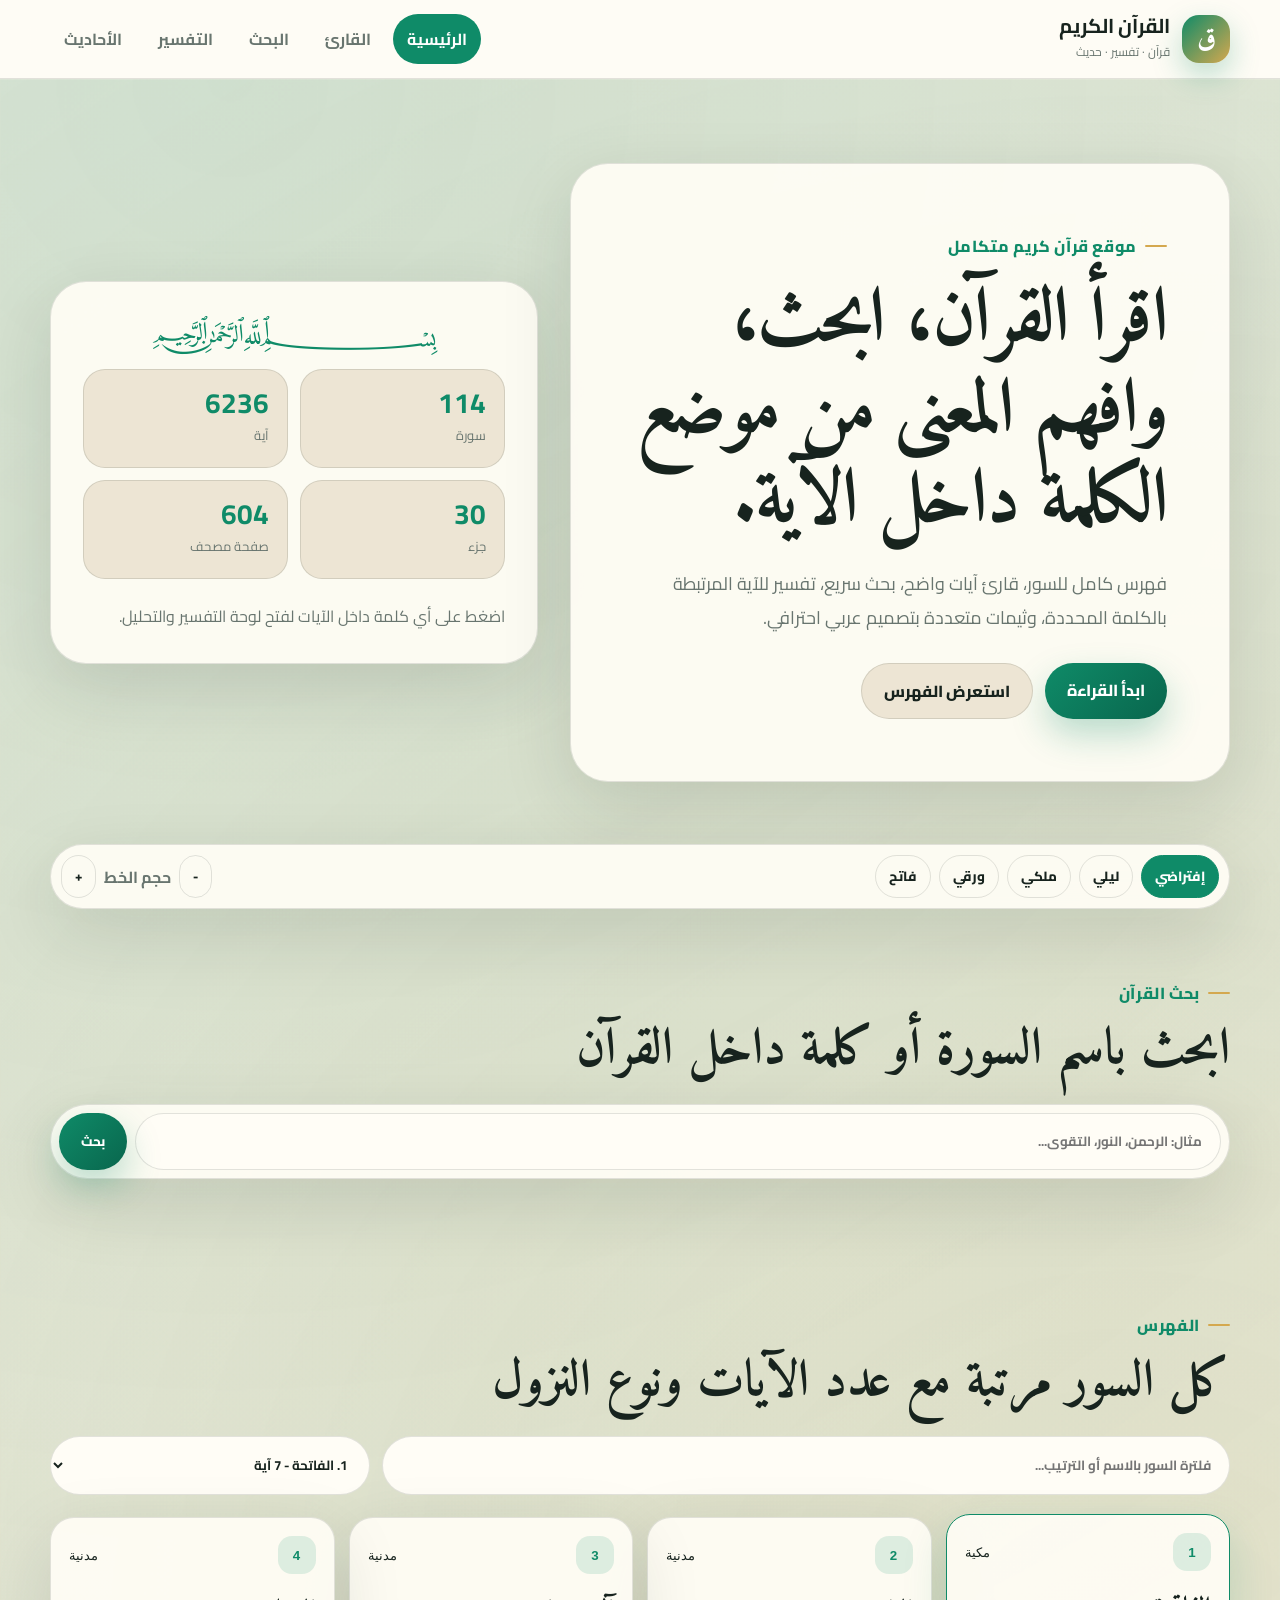
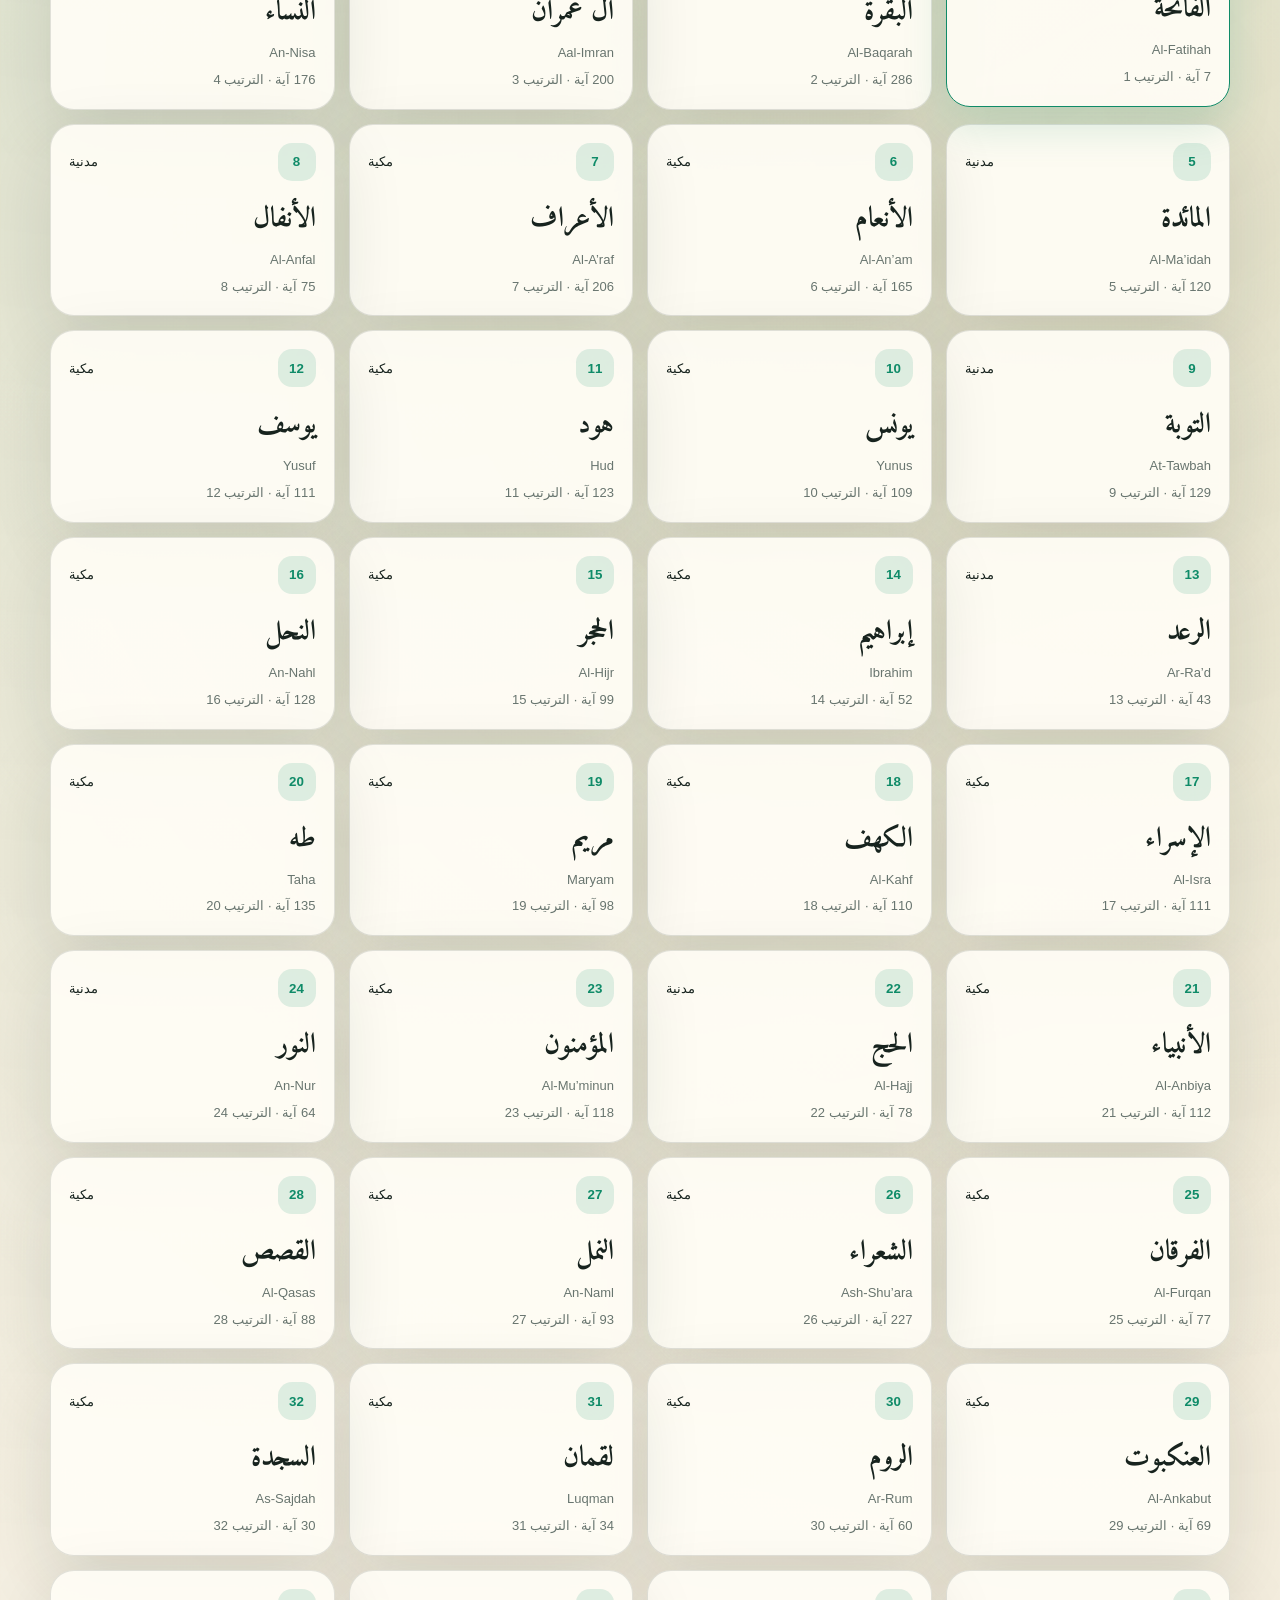
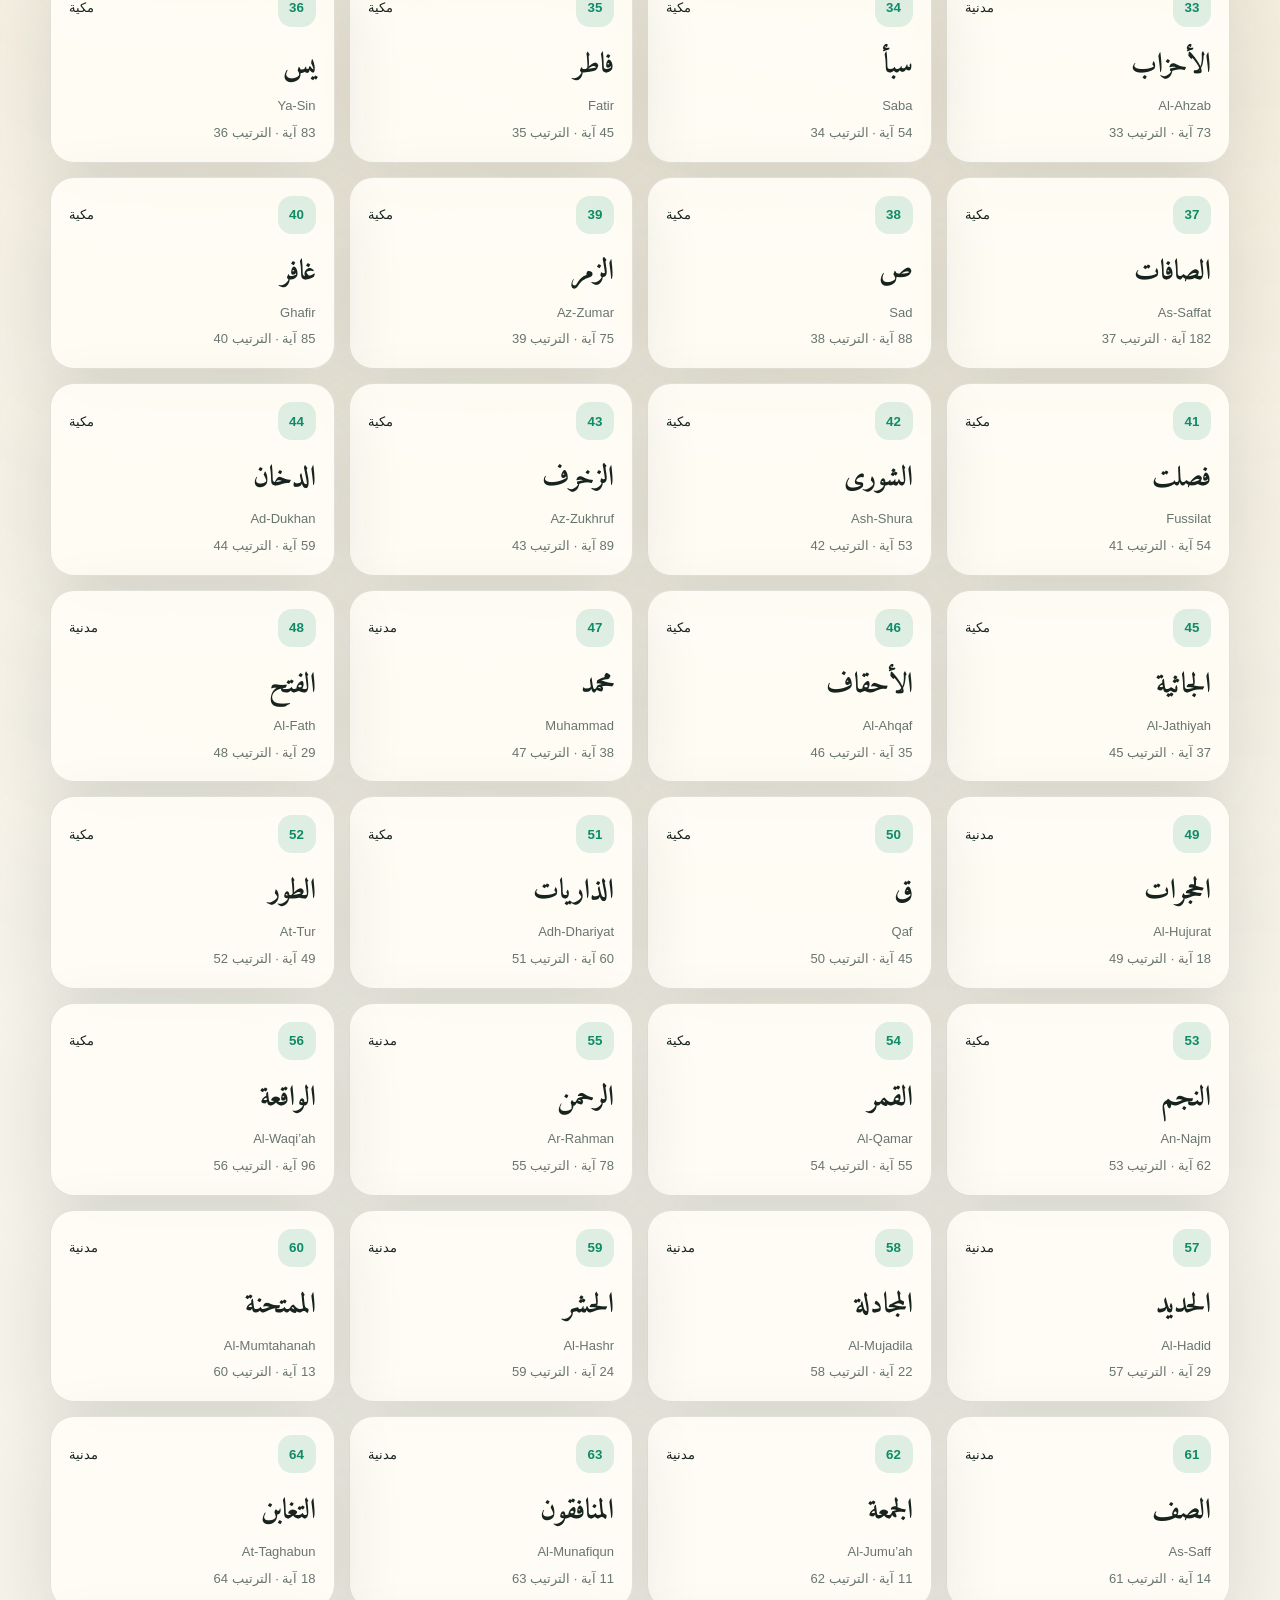
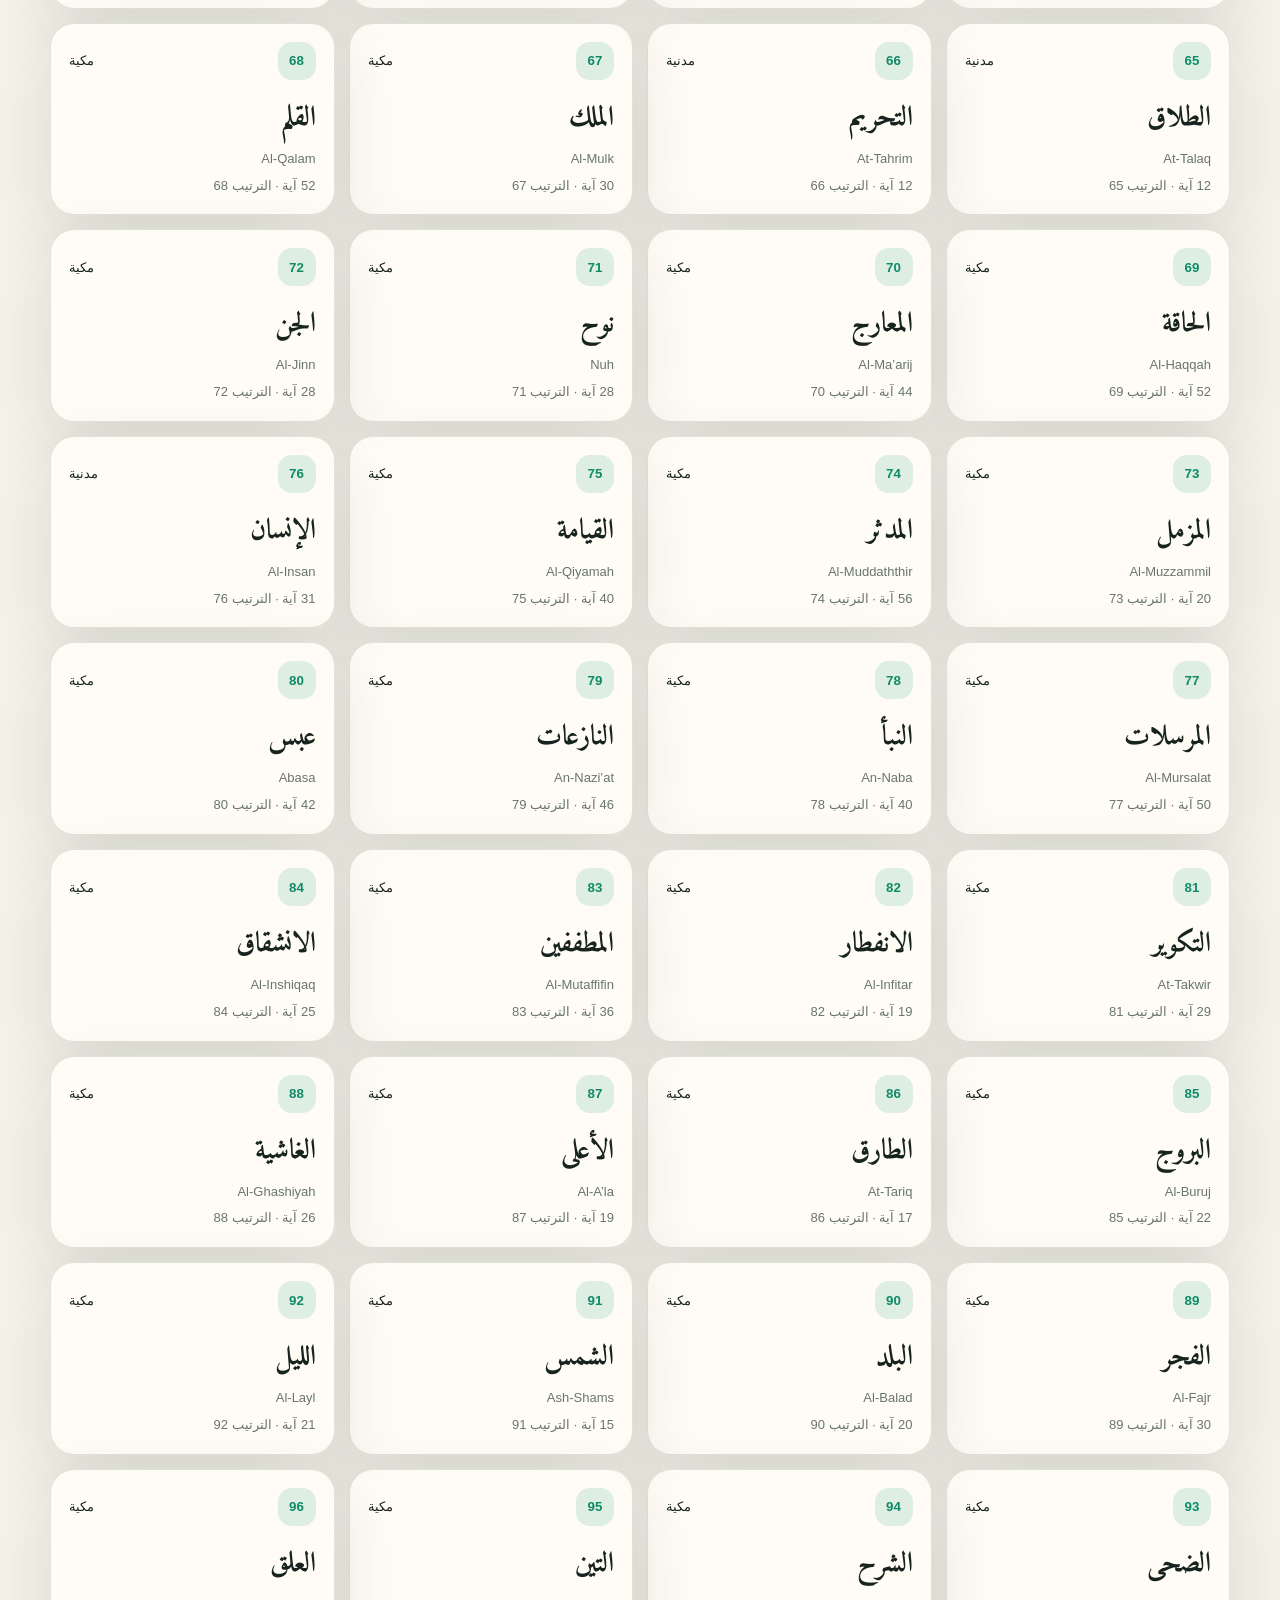
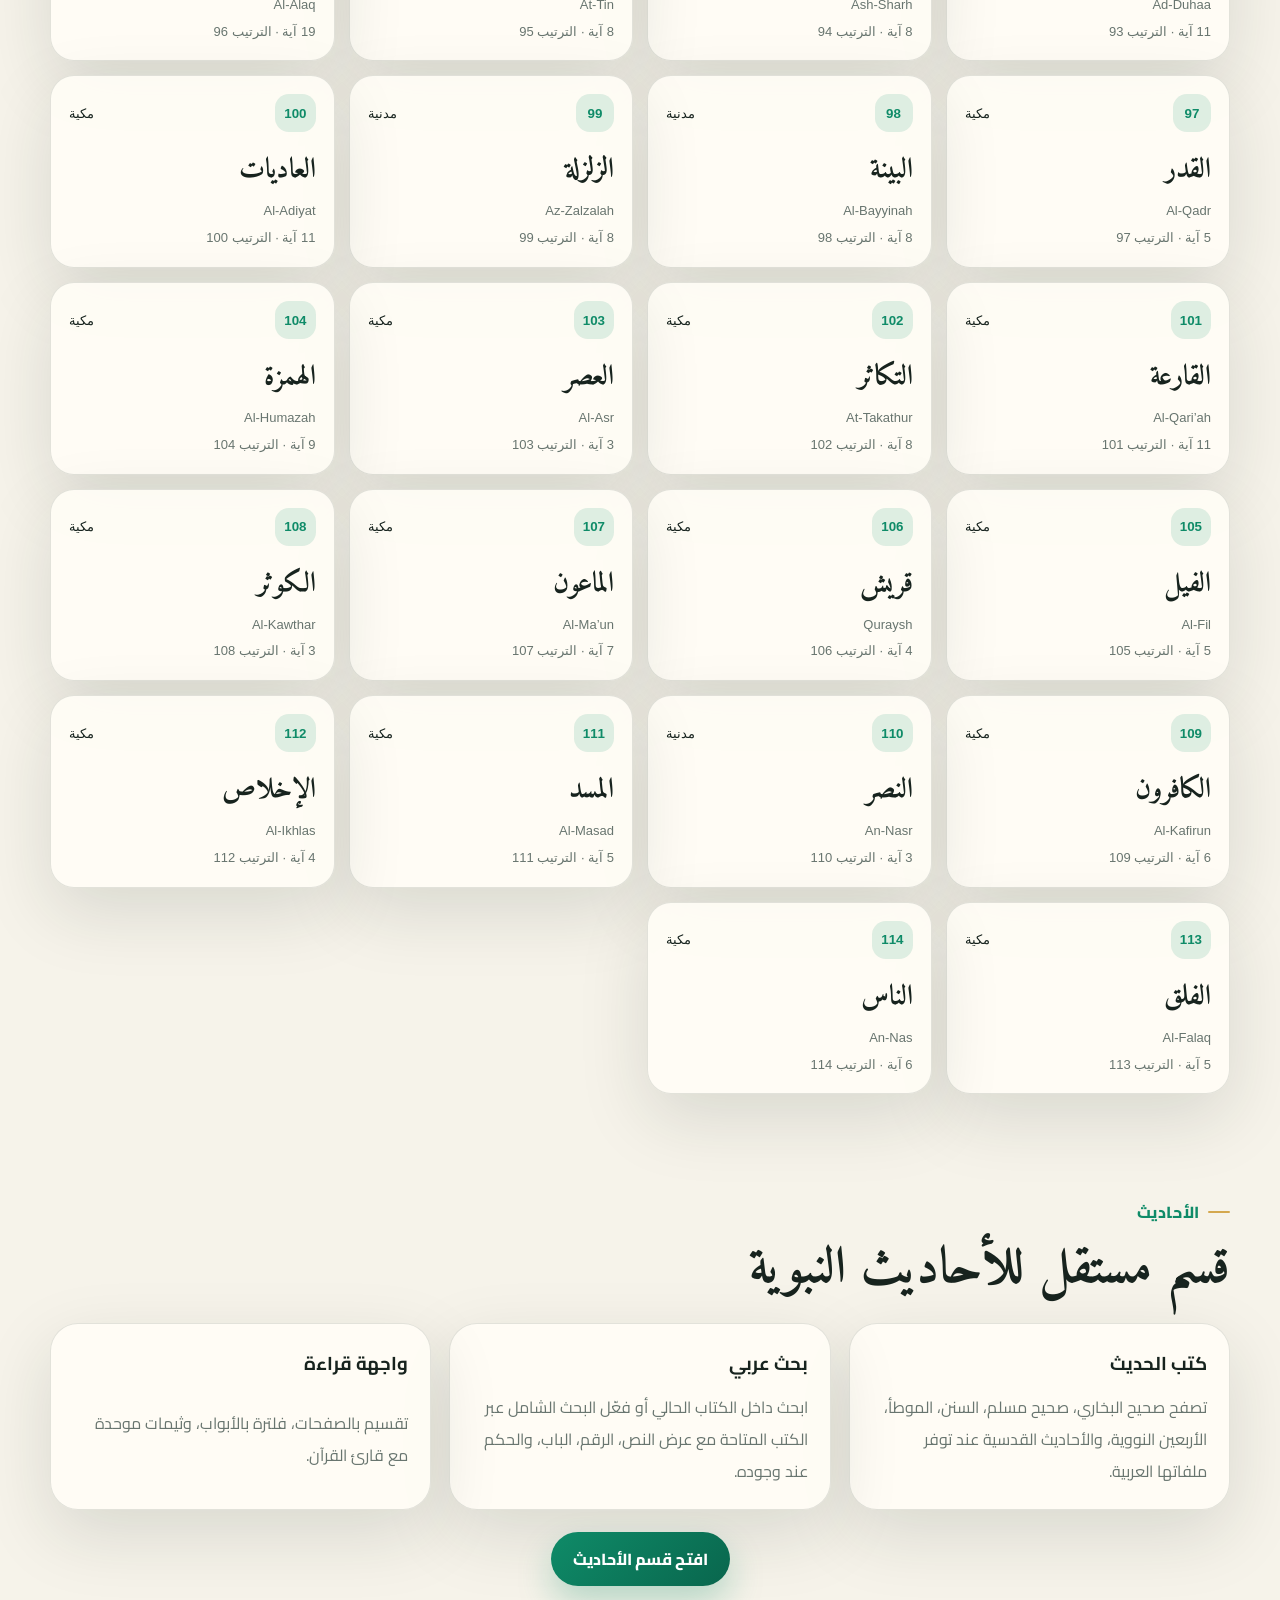
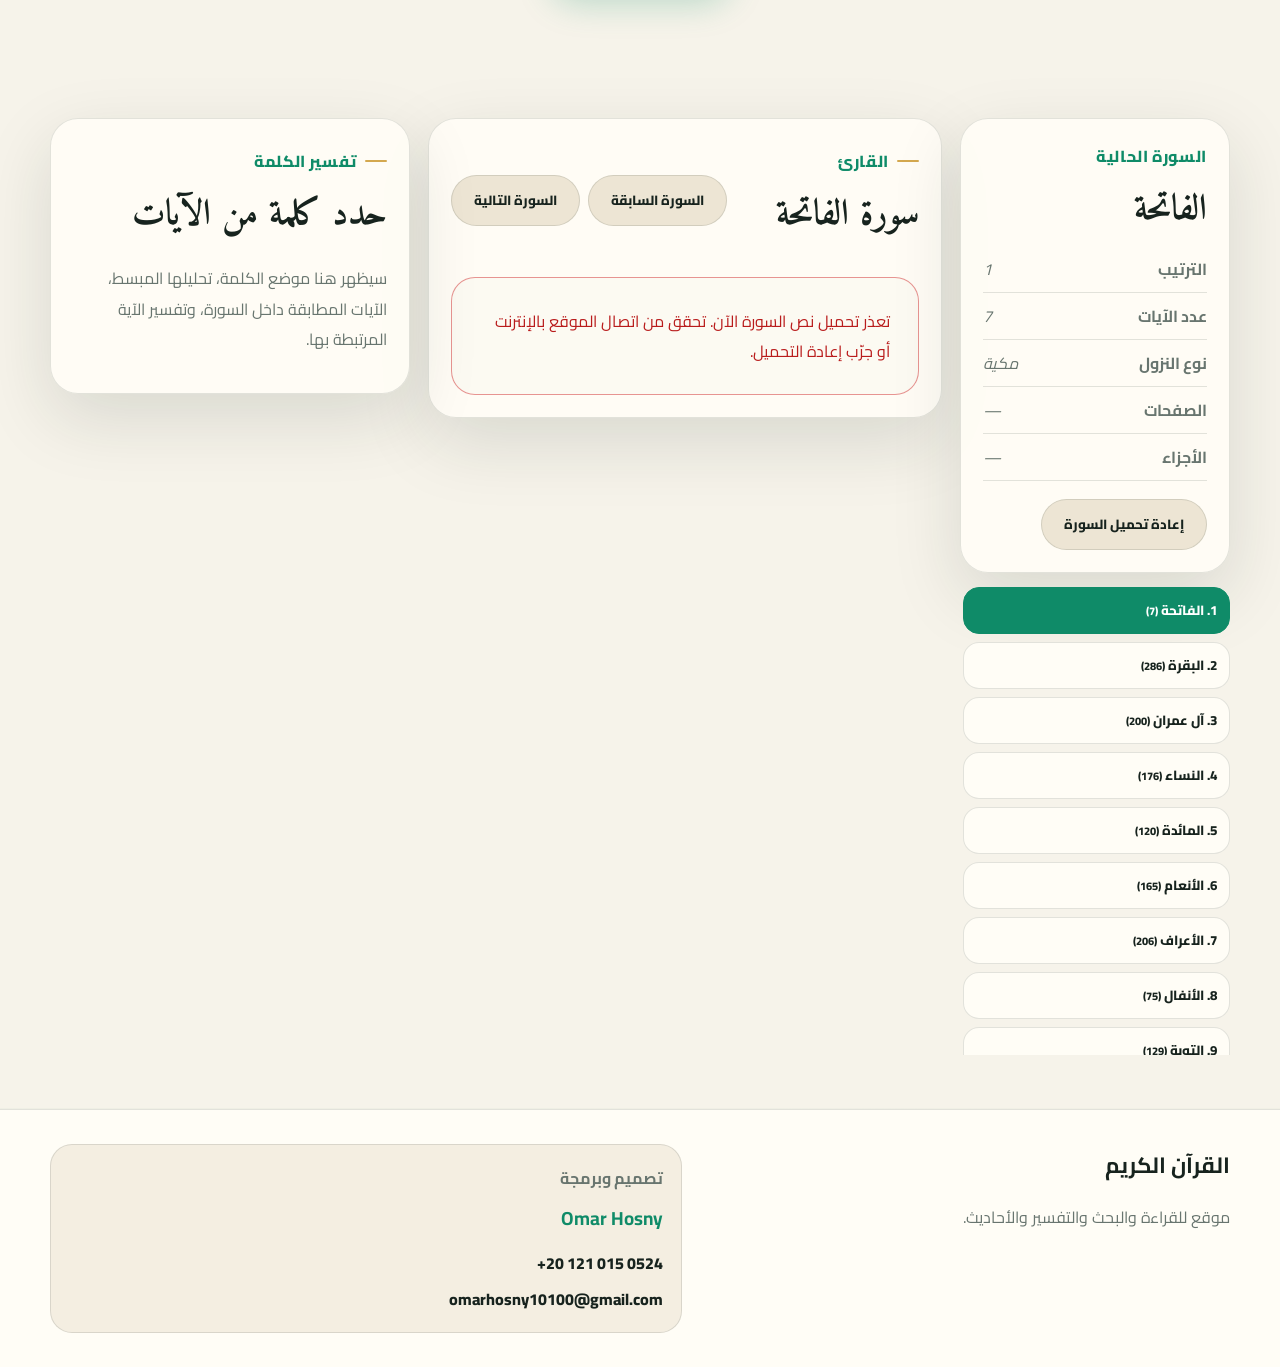
==== commit ebbdbab5: "Update index.html" ====
--- a/index.html
+++ b/index.html
@@ -71,7 +71,7 @@
     <section class="quran-toolbar" aria-label="إعدادات العرض">
       <div class="quran-container quran-toolbar__inner">
         <div class="quran-theme-switcher" role="group" aria-label="اختيار الثيم">
-          <button type="button" data-theme="emerald" class="is-active">زمردي</button>
+          <button type="button" data-theme="emerald" class="is-active">إفتراضي</button>
           <button type="button" data-theme="midnight">ليلي</button>
           <button type="button" data-theme="royal">ملكي</button>
           <button type="button" data-theme="sepia">ورقي</button>
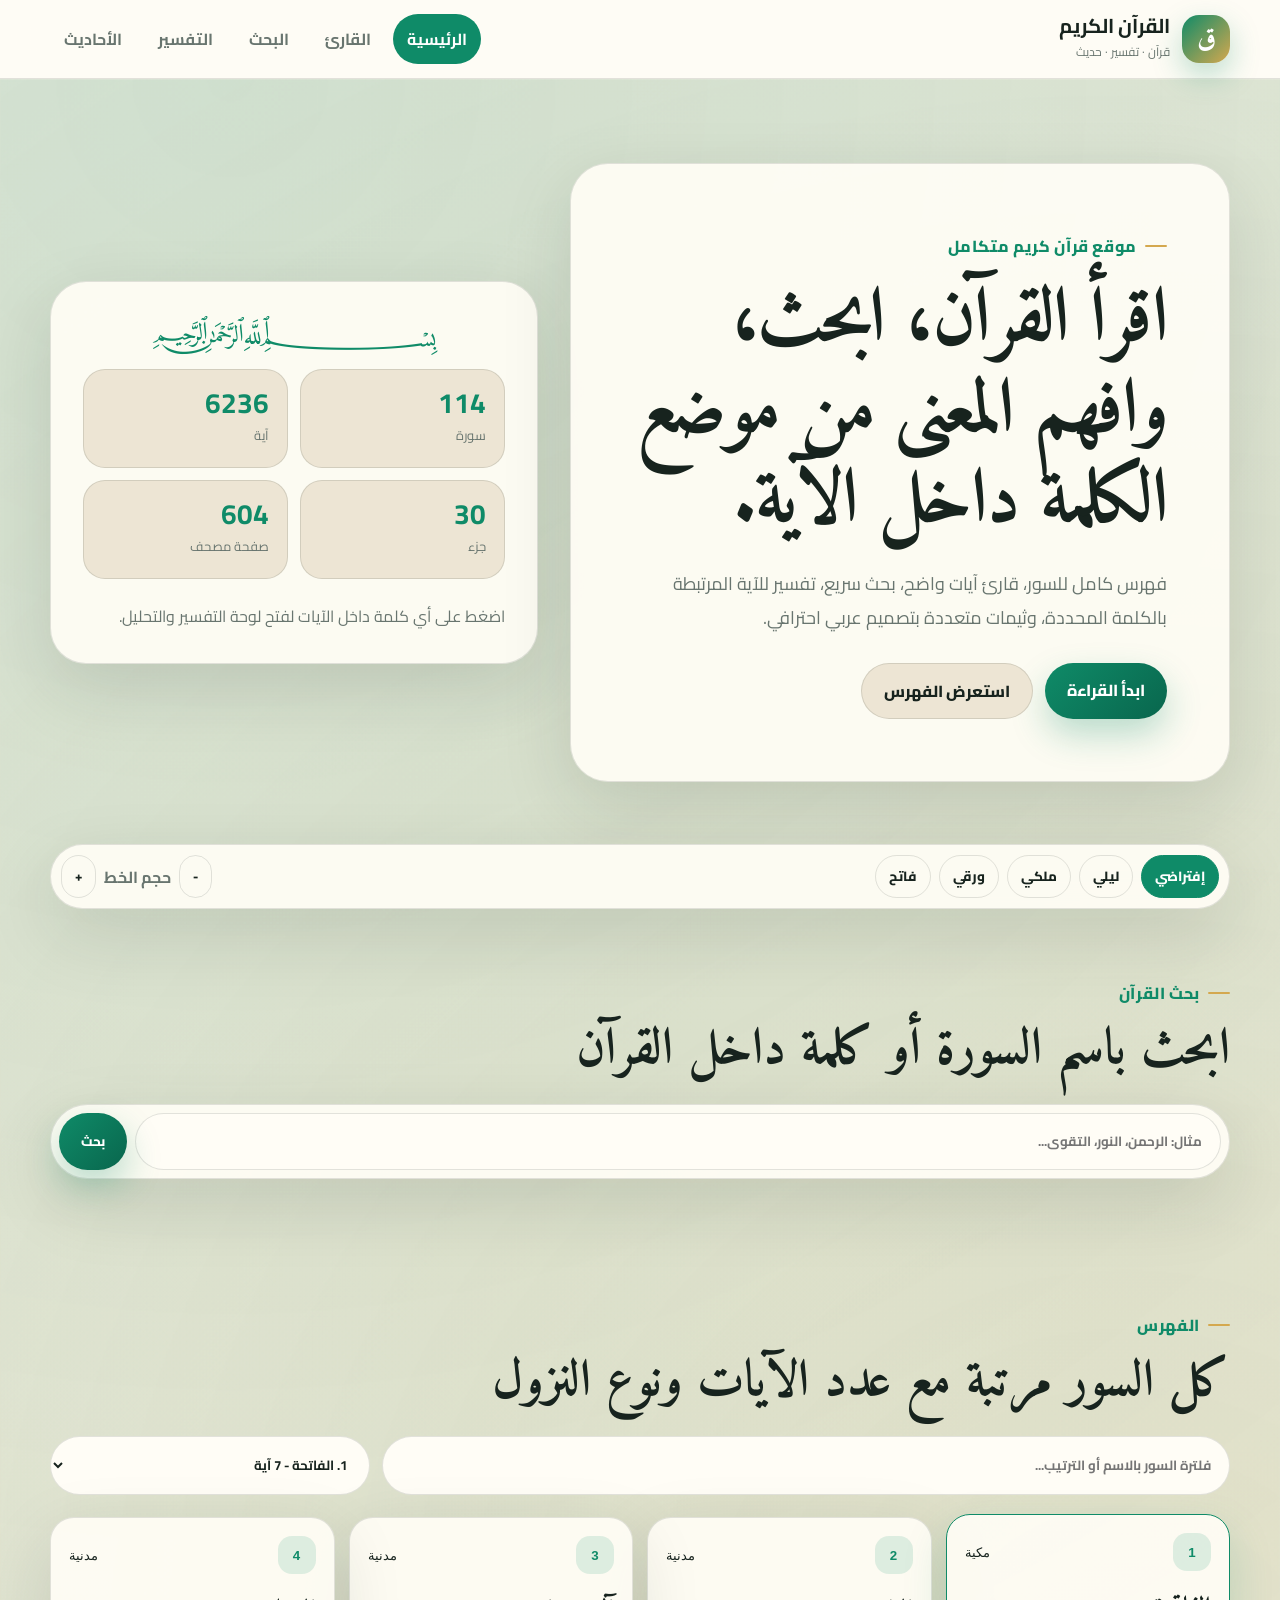
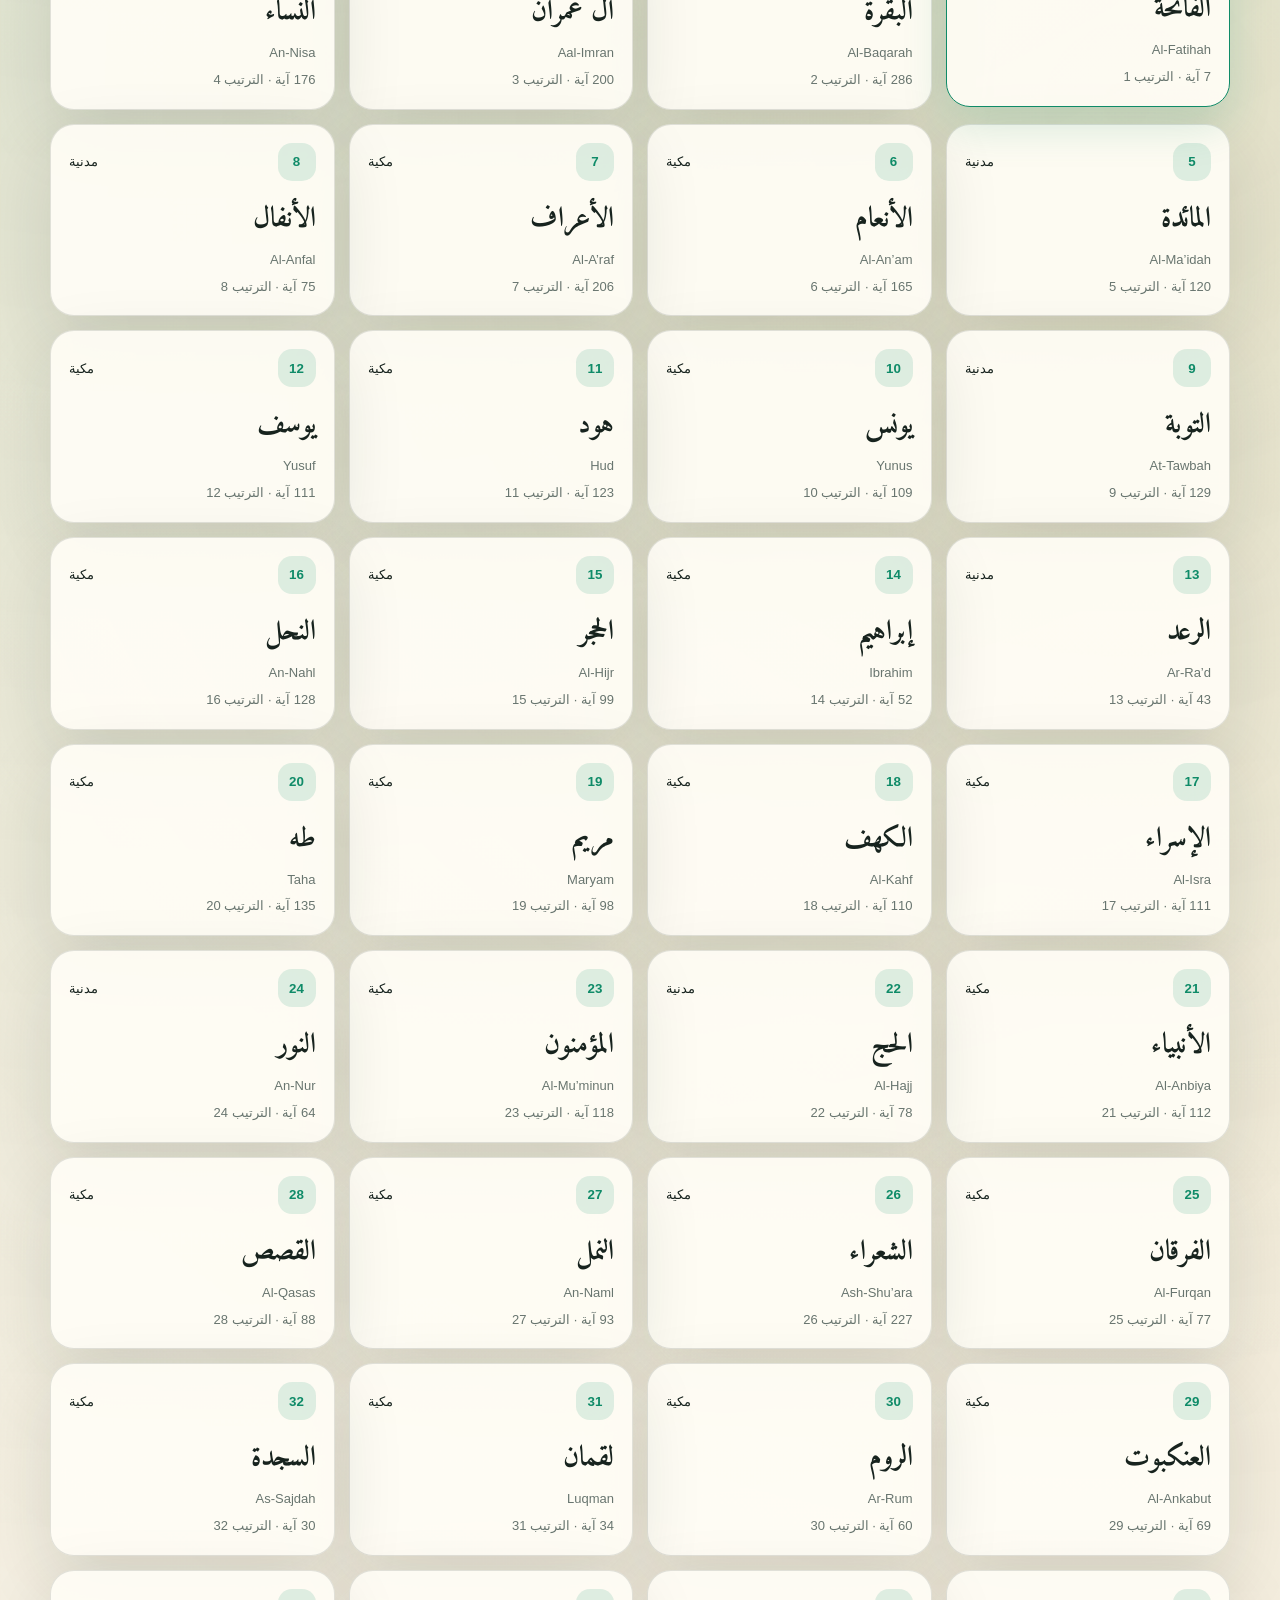
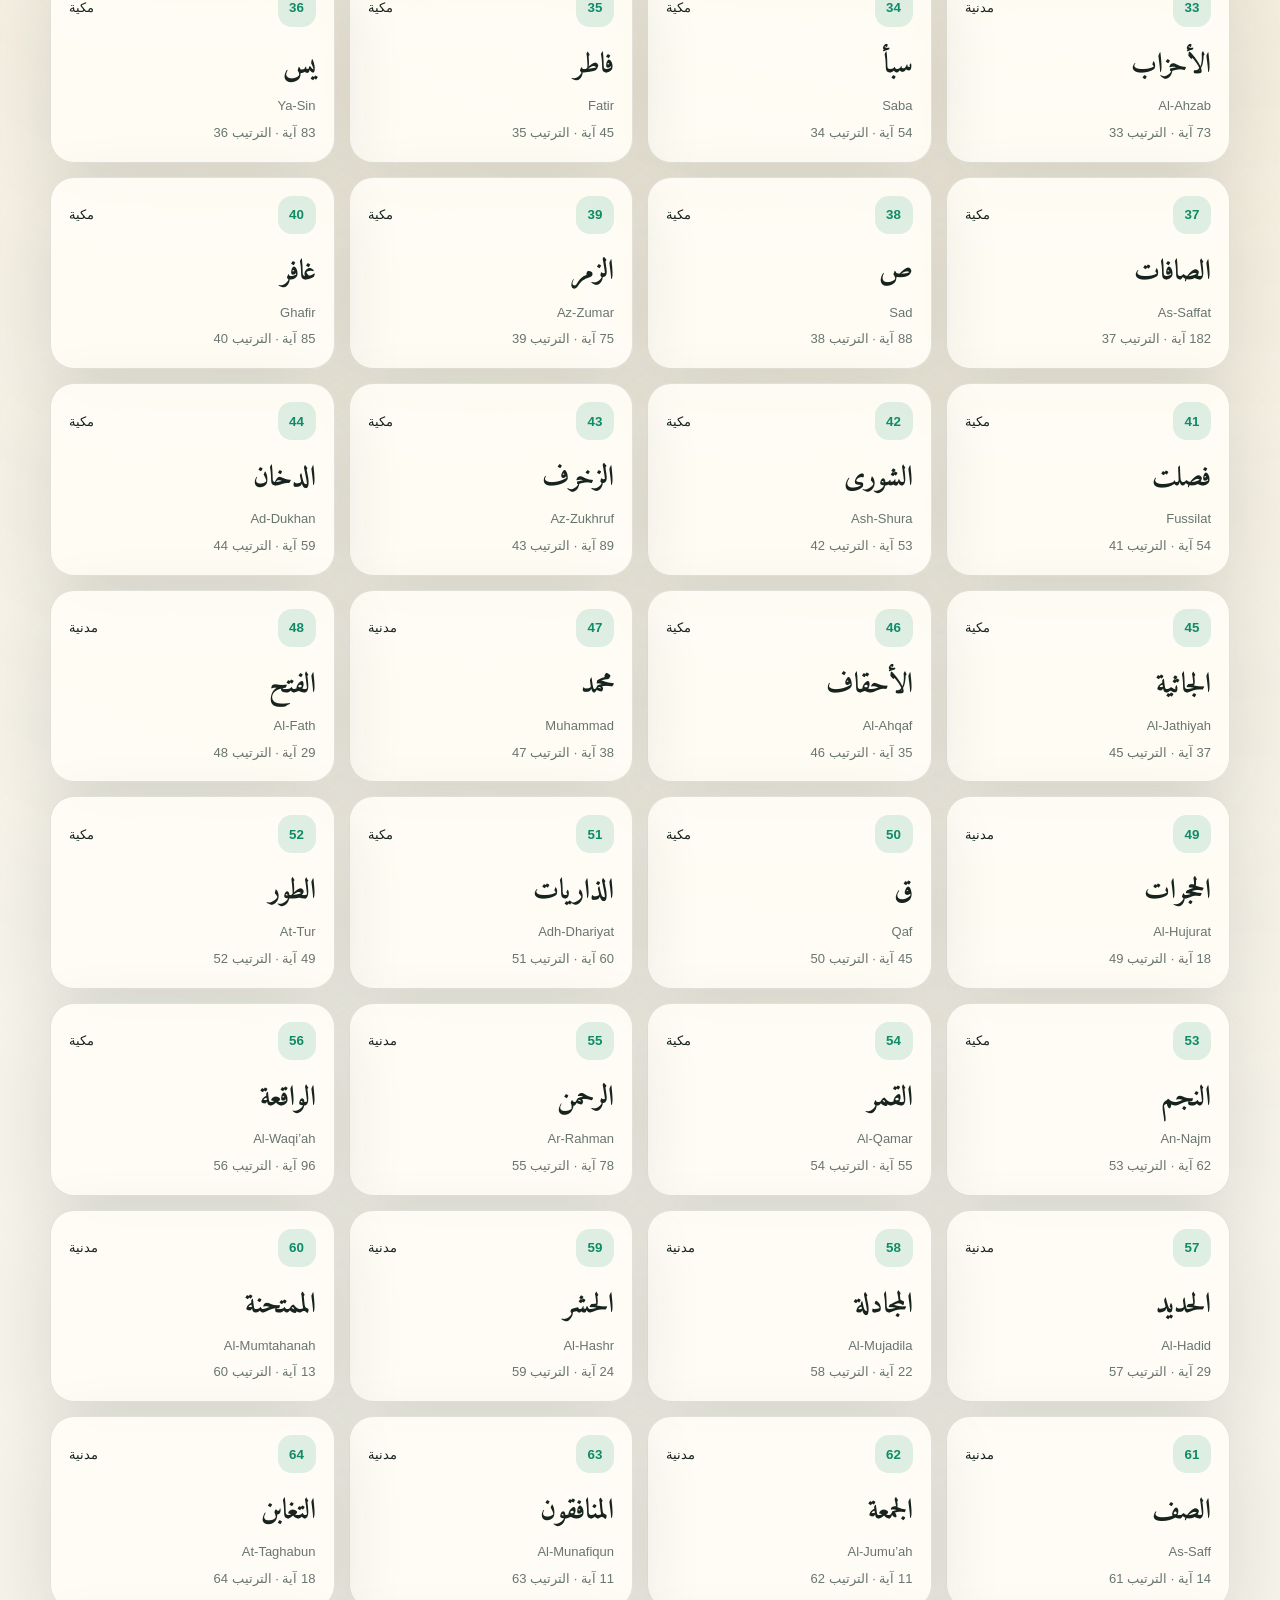
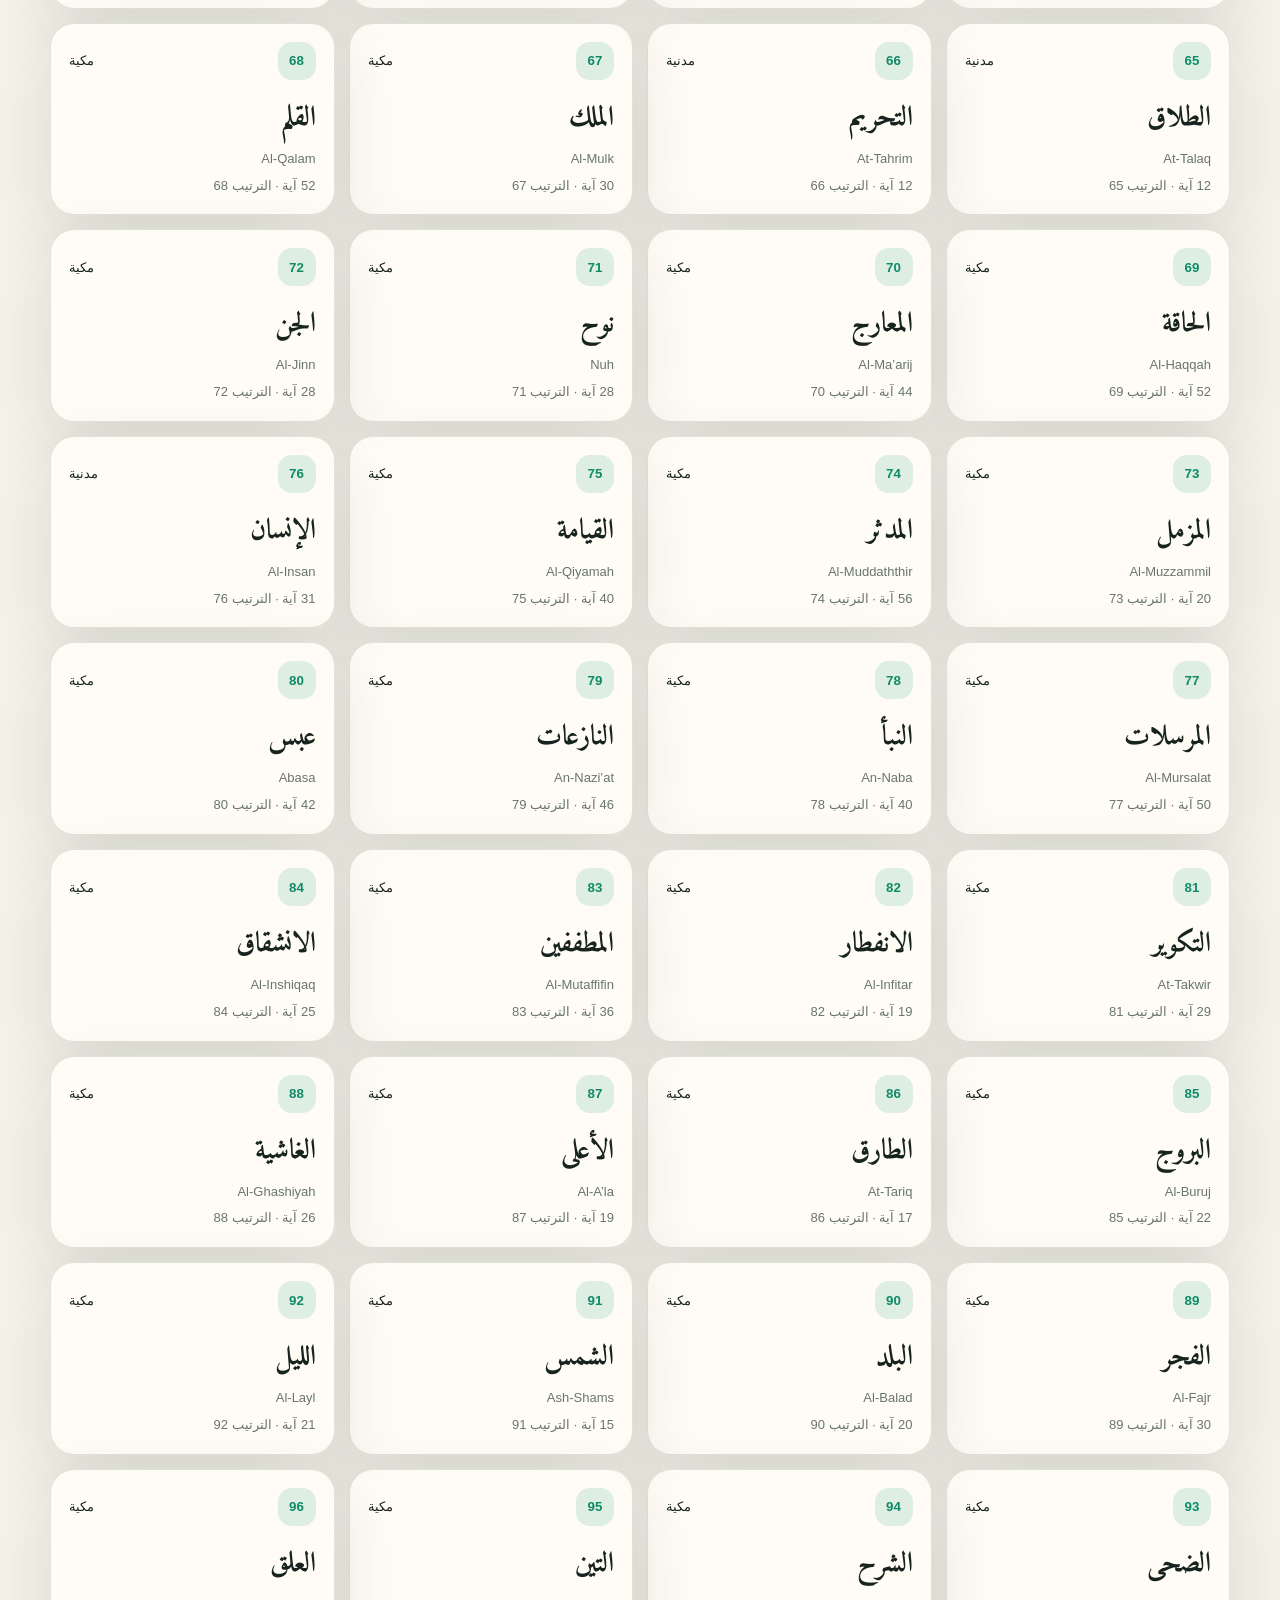
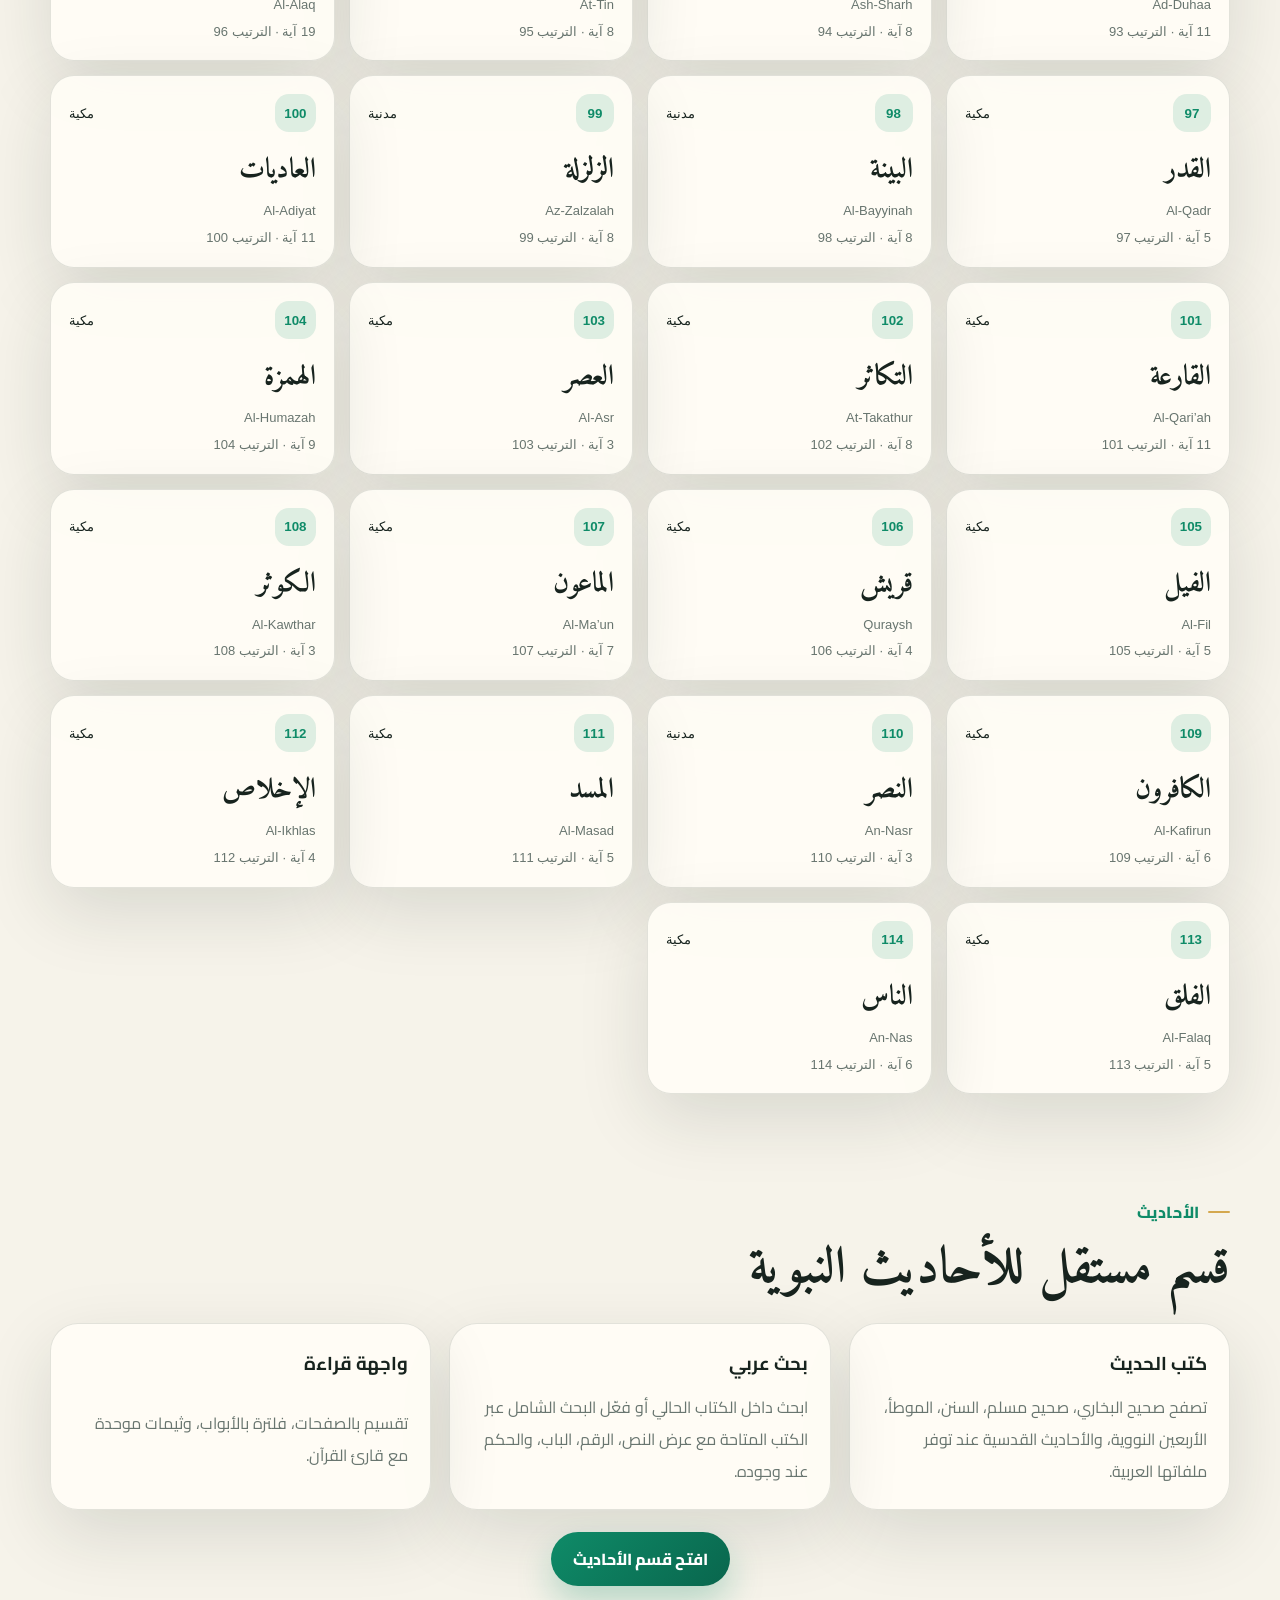
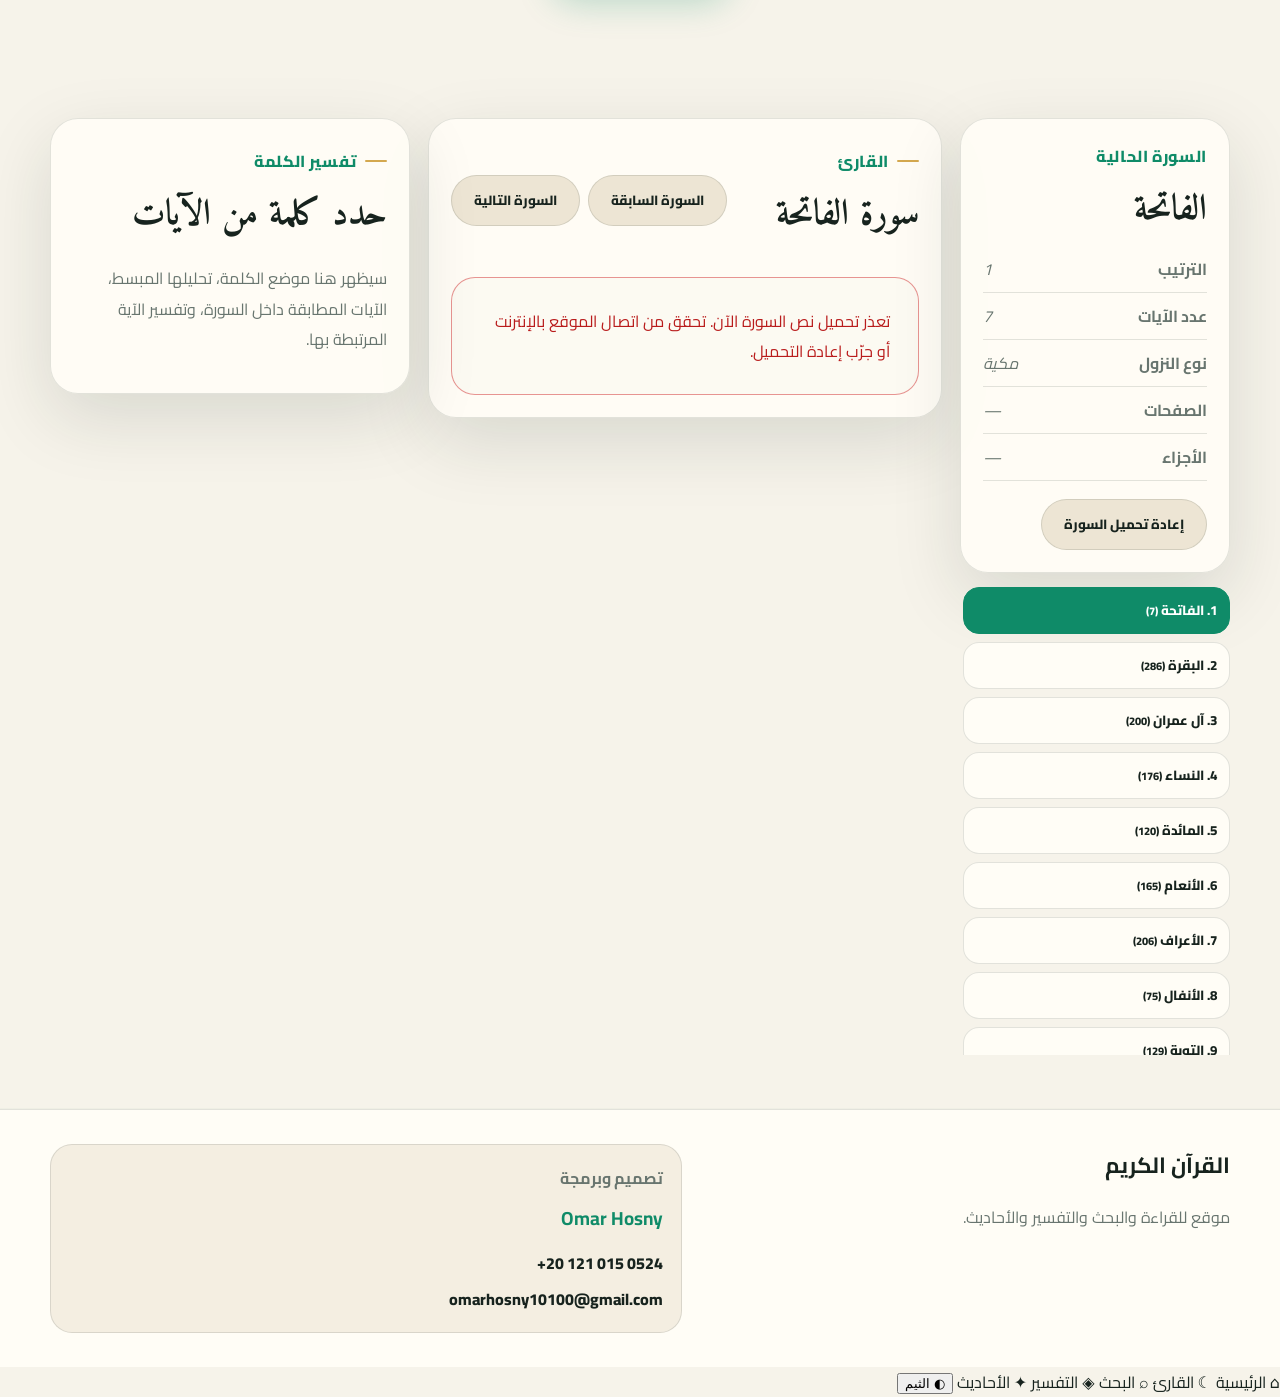
==== commit 7b40d50e: "Update index.html" ====
--- a/index.html
+++ b/index.html
@@ -192,6 +192,43 @@
   </footer>
 
   <!-- Go To Top Button -->
+  <nav class="quran-mobile-tabbar" aria-label="شريط تطبيق الموبايل">
+    <a class="quran-mobile-tabbar__item" href="index.html" aria-current="page">
+      <span class="quran-mobile-tabbar__icon" aria-hidden="true">⌂</span>
+      <span>الرئيسية</span>
+    </a>
+    <a class="quran-mobile-tabbar__item" href="surah.html">
+      <span class="quran-mobile-tabbar__icon" aria-hidden="true">☾</span>
+      <span>القارئ</span>
+    </a>
+    <a class="quran-mobile-tabbar__item" href="search.html">
+      <span class="quran-mobile-tabbar__icon" aria-hidden="true">⌕</span>
+      <span>البحث</span>
+    </a>
+    <a class="quran-mobile-tabbar__item" href="tafsir.html">
+      <span class="quran-mobile-tabbar__icon" aria-hidden="true">◈</span>
+      <span>التفسير</span>
+    </a>
+    <a class="quran-mobile-tabbar__item" href="hadith.html">
+      <span class="quran-mobile-tabbar__icon" aria-hidden="true">✦</span>
+      <span>الأحاديث</span>
+    </a>
+    <button class="quran-mobile-tabbar__item quran-mobile-theme-toggle" type="button" data-mobile-theme-toggle aria-expanded="false" aria-controls="quran-mobile-theme-panel">
+      <span class="quran-mobile-tabbar__icon" aria-hidden="true">◐</span>
+      <span>الثيم</span>
+    </button>
+    <div id="quran-mobile-theme-panel" class="quran-mobile-theme-panel" hidden>
+      <strong>اختار الثيم والألوان</strong>
+      <div class="quran-mobile-theme-options" role="group" aria-label="اختيار الثيم من شريط الموبايل">
+        <button type="button" data-theme="emerald">زمردي</button>
+        <button type="button" data-theme="midnight">ليلي</button>
+        <button type="button" data-theme="royal">ملكي</button>
+        <button type="button" data-theme="sepia">ورقي</button>
+        <button type="button" data-theme="minimal">فاتح</button>
+      </div>
+    </div>
+  </nav>
+
   <button id="goToTopBtn" class="go-to-top" type="button" aria-label="الرجوع إلى الأعلى">
     ↑
   </button>
--- a/assets/css/style.css
+++ b/assets/css/style.css
@@ -82,1512 +82,6 @@
   font-family: "Cairo", "Tahoma", sans-serif;
   color: var(--quran-text);
 }
-
-.quran-site-header {
-  position: sticky;
-  top: 0;
-  z-index: 30;
-  background: color-mix(in srgb, var(--quran-surface) 88%, transparent);
-  border-bottom: 1px solid var(--quran-border);
-  backdrop-filter: blur(18px);
-}
-
-.admin-bar .quran-site-header {
-  top: 32px;
-}
-
-.quran-site-header__inner {
-  min-height: 78px;
-  display: flex;
-  align-items: center;
-  justify-content: space-between;
-  gap: 22px;
-}
-
-.quran-site-brand,
-.quran-site-nav a,
-.quran-btn,
-.quran-reader-controls button,
-.quran-theme-switcher button,
-.quran-font-tools button,
-.quran-mini-index button,
-.quran-surah-card,
-.quran-word,
-.quran-tafsir-tabs button,
-.quran-search-result {
-  transition: transform .2s ease, border-color .2s ease, background .2s ease, color .2s ease, box-shadow .2s ease;
-}
-
-.quran-site-brand {
-  display: inline-flex;
-  align-items: center;
-  gap: 12px;
-  color: var(--quran-text);
-  text-decoration: none;
-}
-
-.quran-site-brand:hover {
-  transform: translateY(-1px);
-}
-
-.quran-site-brand__mark {
-  width: 48px;
-  height: 48px;
-  border-radius: 17px;
-  display: grid;
-  place-items: center;
-  color: #fff;
-  font-family: "Amiri", serif;
-  font-weight: 700;
-  font-size: 28px;
-  background: linear-gradient(135deg, var(--quran-primary), var(--quran-accent));
-  box-shadow: 0 12px 30px color-mix(in srgb, var(--quran-primary) 28%, transparent);
-}
-
-.quran-site-brand strong {
-  display: block;
-  font-size: 20px;
-  line-height: 1.1;
-}
-
-.quran-site-brand small {
-  display: block;
-  color: var(--quran-muted);
-  font-size: 12px;
-  margin-top: 3px;
-}
-
-.quran-site-nav {
-  display: flex;
-  align-items: center;
-  gap: 8px;
-  flex-wrap: wrap;
-}
-
-.quran-site-nav a {
-  color: var(--quran-muted);
-  text-decoration: none;
-  padding: 10px 14px;
-  border-radius: 999px;
-  font-weight: 700;
-}
-
-.quran-site-nav a:hover {
-  background: var(--quran-surface-soft);
-  color: var(--quran-text);
-}
-
-.quran-app {
-  background:
-    radial-gradient(circle at 18% 0%, color-mix(in srgb, var(--quran-primary) 16%, transparent), transparent 34%),
-    radial-gradient(circle at 88% 18%, color-mix(in srgb, var(--quran-accent) 18%, transparent), transparent 36%),
-    var(--quran-bg);
-  min-height: 100vh;
-  overflow: clip;
-}
-
-.quran-hero {
-  position: relative;
-  padding: 84px 0 52px;
-}
-
-.quran-hero__grid {
-  display: grid;
-  grid-template-columns: minmax(0, 1.15fr) minmax(300px, .85fr);
-  gap: 32px;
-  align-items: center;
-}
-
-.quran-hero__content,
-.quran-hero__panel,
-.quran-card,
-.quran-search-box,
-.quran-surah-card,
-.quran-reader-main,
-.quran-toolbar__inner,
-.quran-search-result {
-  border: 1px solid var(--quran-border);
-  background: color-mix(in srgb, var(--quran-surface) 92%, transparent);
-  box-shadow: var(--quran-shadow);
-}
-
-.quran-hero__content {
-  position: relative;
-  z-index: 1;
-  padding: clamp(30px, 6vw, 62px);
-  border-radius: calc(var(--quran-radius) + 10px);
-}
-
-.quran-kicker,
-.quran-section-heading span,
-.quran-current-card > span {
-  display: inline-flex;
-  align-items: center;
-  gap: 8px;
-  color: var(--quran-primary);
-  font-weight: 800;
-  letter-spacing: .04em;
-}
-
-.quran-kicker::before,
-.quran-section-heading span::before {
-  content: "";
-  width: 22px;
-  height: 2px;
-  background: var(--quran-accent);
-  border-radius: 999px;
-}
-
-.quran-hero h1 {
-  font-family: "Amiri", "Cairo", serif;
-  font-size: clamp(40px, 6vw, 78px);
-  line-height: 1.18;
-  letter-spacing: -.02em;
-  margin: 16px 0 18px;
-}
-
-.quran-hero p,
-.quran-muted,
-.quran-site-footer p,
-.quran-site-footer span {
-  color: var(--quran-muted);
-  line-height: 1.9;
-}
-
-.quran-hero__content > p {
-  font-size: 18px;
-  max-width: 760px;
-}
-
-.quran-hero__actions {
-  display: flex;
-  gap: 12px;
-  flex-wrap: wrap;
-  margin-top: 28px;
-}
-
-.quran-btn,
-.quran-reader-controls button,
-.quran-search-box button,
-.quran-current-card button {
-  appearance: none;
-  border: 0;
-  cursor: pointer;
-  border-radius: 999px;
-  padding: 12px 22px;
-  font-family: "Cairo", sans-serif;
-  font-weight: 800;
-  text-decoration: none;
-}
-
-.quran-btn--primary,
-.quran-search-box button {
-  background: linear-gradient(135deg, var(--quran-primary), var(--quran-primary-dark));
-  color: #fff;
-  box-shadow: 0 16px 35px color-mix(in srgb, var(--quran-primary) 28%, transparent);
-}
-
-.quran-btn--ghost,
-.quran-reader-controls button,
-.quran-current-card button {
-  background: var(--quran-surface-soft);
-  color: var(--quran-text);
-  border: 1px solid var(--quran-border);
-}
-
-.quran-btn:hover,
-.quran-reader-controls button:hover,
-.quran-search-box button:hover,
-.quran-current-card button:hover {
-  transform: translateY(-2px);
-}
-
-.quran-hero__panel {
-  border-radius: calc(var(--quran-radius) + 8px);
-  padding: 32px;
-  position: relative;
-  overflow: hidden;
-}
-
-.quran-basmala {
-  font-family: "Amiri", serif;
-  font-size: 25px;
-  line-height: 1;
-  color: var(--quran-primary);
-  text-align: center;
-  margin: 8px 0 22px;
-}
-
-.quran-stat-grid {
-  display: grid;
-  grid-template-columns: repeat(2, 1fr);
-  gap: 12px;
-}
-
-.quran-stat-grid div {
-  padding: 18px;
-  border-radius: 22px;
-  background: var(--quran-surface-soft);
-  border: 1px solid var(--quran-border);
-}
-
-.quran-stat-grid strong {
-  display: block;
-  font-size: 28px;
-  color: var(--quran-primary);
-  line-height: 1.1;
-}
-
-.quran-stat-grid span {
-  color: var(--quran-muted);
-  font-size: 13px;
-}
-
-.quran-hero__panel p {
-  margin: 22px 0 0;
-}
-
-.quran-toolbar {
-  position: sticky;
-  top: 78px;
-  z-index: 20;
-  padding: 10px 0;
-}
-
-.admin-bar .quran-toolbar {
-  top: 110px;
-}
-
-.quran-toolbar__inner {
-  border-radius: 999px;
-  padding: 10px;
-  display: flex;
-  align-items: center;
-  justify-content: space-between;
-  gap: 16px;
-  backdrop-filter: blur(18px);
-}
-
-.quran-theme-switcher,
-.quran-font-tools {
-  display: flex;
-  align-items: center;
-  gap: 8px;
-  flex-wrap: wrap;
-}
-
-.quran-theme-switcher button,
-.quran-font-tools button {
-  border: 1px solid var(--quran-border);
-  background: transparent;
-  color: var(--quran-text);
-  border-radius: 999px;
-  padding: 8px 13px;
-  font-family: "Cairo", sans-serif;
-  font-weight: 800;
-  cursor: pointer;
-}
-
-.quran-theme-switcher button.is-active,
-.quran-theme-switcher button:hover,
-.quran-font-tools button:hover {
-  background: var(--quran-primary);
-  color: #fff;
-  border-color: var(--quran-primary);
-}
-
-.quran-font-tools span {
-  color: var(--quran-muted);
-  font-weight: 700;
-}
-
-.quran-search-block,
-.quran-index-section,
-.quran-reader-section {
-  padding: 54px 0;
-}
-
-.quran-section-heading {
-  margin-bottom: 22px;
-}
-
-.quran-section-heading h2 {
-  font-family: "Amiri", "Cairo", serif;
-  font-size: clamp(32px, 4vw, 52px);
-  margin: 10px 0 0;
-  line-height: 1.25;
-}
-
-.quran-search-box {
-  border-radius: 999px;
-  padding: 8px;
-  display: grid;
-  grid-template-columns: minmax(0, 1fr) auto;
-  gap: 8px;
-}
-
-.quran-search-box input,
-.quran-index-tools input,
-.quran-index-tools select {
-  width: 100%;
-  border: 1px solid var(--quran-border);
-  background: var(--quran-surface);
-  color: var(--quran-text);
-  border-radius: 999px;
-  padding: 15px 18px;
-  font-family: "Cairo", sans-serif;
-  font-weight: 700;
-  outline: none;
-}
-
-.quran-search-box input:focus,
-.quran-index-tools input:focus,
-.quran-index-tools select:focus {
-  border-color: var(--quran-primary);
-  box-shadow: 0 0 0 4px color-mix(in srgb, var(--quran-primary) 16%, transparent);
-}
-
-.quran-search-results {
-  display: grid;
-  gap: 12px;
-  margin-top: 18px;
-}
-
-.quran-search-result {
-  display: block;
-  width: 100%;
-  text-align: right;
-  color: var(--quran-text);
-  border-radius: 22px;
-  padding: 18px;
-  cursor: pointer;
-}
-
-.quran-search-result:hover {
-  transform: translateY(-2px);
-  border-color: var(--quran-primary);
-}
-
-.quran-search-result strong {
-  display: block;
-  margin-bottom: 8px;
-  color: var(--quran-primary);
-}
-
-.quran-search-result p {
-  font-family: "Amiri", serif;
-  font-size: calc(24px * var(--quran-font-scale));
-  line-height: 2.05;
-  margin: 0;
-}
-
-.quran-search-result mark {
-  background: color-mix(in srgb, var(--quran-accent) 38%, transparent);
-  color: inherit;
-  border-radius: 8px;
-  padding: 0 4px;
-}
-
-.quran-index-tools {
-  display: grid;
-  grid-template-columns: minmax(0, 1fr) minmax(220px, 320px);
-  gap: 12px;
-  margin-bottom: 22px;
-}
-
-.quran-surah-grid {
-  display: grid;
-  grid-template-columns: repeat(4, minmax(0, 1fr));
-  gap: 14px;
-}
-
-.quran-surah-card {
-  cursor: pointer;
-  text-align: right;
-  border-radius: 24px;
-  padding: 18px;
-  color: var(--quran-text);
-}
-
-.quran-surah-card:hover,
-.quran-surah-card.is-active {
-  transform: translateY(-3px);
-  border-color: var(--quran-primary);
-  box-shadow: 0 18px 44px color-mix(in srgb, var(--quran-primary) 18%, transparent);
-}
-
-.quran-surah-card__top {
-  display: flex;
-  align-items: center;
-  justify-content: space-between;
-  gap: 12px;
-  margin-bottom: 14px;
-}
-
-.quran-surah-card__num,
-.quran-ayah-number {
-  display: inline-grid;
-  place-items: center;
-  min-width: 38px;
-  height: 38px;
-  padding: 0 9px;
-  border-radius: 14px;
-  background: color-mix(in srgb, var(--quran-primary) 13%, transparent);
-  color: var(--quran-primary);
-  font-weight: 900;
-}
-
-.quran-surah-card h3 {
-  margin: 0;
-  font-family: "Amiri", serif;
-  font-size: 28px;
-}
-
-.quran-surah-card p {
-  margin: 6px 0 0;
-  color: var(--quran-muted);
-  font-size: 13px;
-  line-height: 1.6;
-}
-
-.quran-reader-layout {
-  display: grid;
-  grid-template-columns: minmax(220px, 270px) minmax(0, 1fr) minmax(280px, 360px);
-  gap: 18px;
-  align-items: start;
-}
-
-.quran-reader-sidebar,
-.quran-tafsir-panel {
-  position: sticky;
-  top: 154px;
-}
-
-.admin-bar .quran-reader-sidebar,
-.admin-bar .quran-tafsir-panel {
-  top: 186px;
-}
-
-.quran-card,
-.quran-reader-main {
-  border-radius: var(--quran-radius);
-  padding: 22px;
-}
-
-.quran-current-card h2,
-.quran-reader-head h2,
-.quran-tafsir-panel h2 {
-  font-family: "Amiri", serif;
-  font-size: 36px;
-  margin: 8px 0 12px;
-}
-
-.quran-current-meta {
-  display: grid;
-  gap: 8px;
-  color: var(--quran-muted);
-  margin-bottom: 18px;
-}
-
-.quran-current-meta span {
-  display: flex;
-  justify-content: space-between;
-  gap: 16px;
-  padding-bottom: 8px;
-  border-bottom: 1px solid var(--quran-border);
-}
-
-.quran-mini-index {
-  display: grid;
-  gap: 8px;
-  max-height: 52vh;
-  overflow: auto;
-  margin-top: 14px;
-  padding-left: 3px;
-}
-
-.quran-mini-index button {
-  width: 100%;
-  text-align: right;
-  cursor: pointer;
-  border: 1px solid var(--quran-border);
-  background: var(--quran-surface);
-  color: var(--quran-text);
-  border-radius: 16px;
-  padding: 10px 12px;
-  font-family: "Cairo", sans-serif;
-  font-weight: 800;
-}
-
-.quran-mini-index button.is-active,
-.quran-mini-index button:hover {
-  background: var(--quran-primary);
-  color: #fff;
-  border-color: var(--quran-primary);
-}
-
-.quran-reader-head {
-  display: flex;
-  align-items: center;
-  justify-content: space-between;
-  gap: 18px;
-  margin-bottom: 18px;
-}
-
-.quran-reader-controls {
-  display: flex;
-  gap: 8px;
-  flex-wrap: wrap;
-}
-
-.quran-loading {
-  padding: 18px;
-  border-radius: 20px;
-  background: var(--quran-surface-soft);
-  color: var(--quran-muted);
-  font-weight: 800;
-}
-
-.quran-ayahs {
-  display: grid;
-  gap: 14px;
-}
-
-.quran-ayah-card {
-  border: 1px solid var(--quran-border);
-  border-radius: 24px;
-  padding: clamp(18px, 3vw, 28px);
-  background: color-mix(in srgb, var(--quran-surface) 70%, var(--quran-bg));
-}
-
-.quran-ayah-meta {
-  display: flex;
-  align-items: center;
-  justify-content: space-between;
-  gap: 12px;
-  margin-bottom: 12px;
-  color: var(--quran-muted);
-  font-size: 13px;
-  font-weight: 800;
-}
-
-.quran-ayah-text {
-  font-family: "Amiri Quran", "Amiri", "Scheherazade New", "Traditional Arabic", serif;
-  font-size: calc(31px * var(--quran-font-scale));
-  line-height: 2.45;
-  color: var(--quran-text);
-  text-align: right;
-}
-
-.quran-word {
-  cursor: pointer;
-  display: inline;
-  border-radius: 10px;
-  padding: 0 2px;
-}
-
-.quran-word:hover,
-.quran-word.is-active {
-  background: color-mix(in srgb, var(--quran-accent) 32%, transparent);
-  color: var(--quran-text);
-}
-
-.quran-word-detail {
-  display: grid;
-  gap: 14px;
-}
-
-.quran-word-badge {
-  padding: 16px;
-  border-radius: 22px;
-  background: var(--quran-surface-soft);
-  border: 1px solid var(--quran-border);
-}
-
-.quran-word-badge strong {
-  display: block;
-  font-family: "Amiri", serif;
-  font-size: 34px;
-  color: var(--quran-primary);
-}
-
-.quran-word-badge span {
-  display: block;
-  color: var(--quran-muted);
-  margin-top: 4px;
-}
-
-.quran-tafsir-tabs {
-  display: flex;
-  flex-wrap: wrap;
-  gap: 8px;
-}
-
-.quran-tafsir-tabs button {
-  border: 1px solid var(--quran-border);
-  background: var(--quran-surface-soft);
-  color: var(--quran-text);
-  border-radius: 999px;
-  padding: 8px 12px;
-  font-family: "Cairo", sans-serif;
-  font-weight: 800;
-  cursor: pointer;
-}
-
-.quran-tafsir-tabs button.is-active,
-.quran-tafsir-tabs button:hover {
-  background: var(--quran-primary);
-  color: #fff;
-  border-color: var(--quran-primary);
-}
-
-.quran-tafsir-content,
-.quran-word-matches {
-  color: var(--quran-text);
-  line-height: 2;
-  border: 1px solid var(--quran-border);
-  border-radius: 20px;
-  padding: 16px;
-  background: color-mix(in srgb, var(--quran-surface) 76%, var(--quran-bg));
-}
-
-.quran-tafsir-content {
-  max-height: 48vh;
-  overflow: auto;
-}
-
-.quran-word-matches ul {
-  padding: 0 18px 0 0;
-  margin: 10px 0 0;
-}
-
-.quran-word-matches li {
-  margin-bottom: 8px;
-}
-
-.quran-site-footer {
-  background: var(--quran-surface);
-  border-top: 1px solid var(--quran-border);
-  padding: 34px 0;
-}
-
-.quran-site-footer__grid {
-  display: grid;
-  grid-template-columns: 1fr 1.2fr;
-  gap: 22px;
-}
-
-.quran-site-footer strong {
-  display: block;
-  font-size: 22px;
-  margin-bottom: 6px;
-}
-
-.quran-error {
-  border-color: color-mix(in srgb, #ef4444 48%, var(--quran-border));
-  color: #b91c1c;
-}
-
-@media (max-width: 1100px) {
-  .quran-surah-grid {
-    grid-template-columns: repeat(3, minmax(0, 1fr));
-  }
-
-  .quran-reader-layout {
-    grid-template-columns: minmax(230px, 300px) minmax(0, 1fr);
-  }
-
-  .quran-tafsir-panel {
-    grid-column: 1 / -1;
-    position: static;
-  }
-}
-
-@media (max-width: 820px) {
-  .quran-site-header__inner,
-  .quran-reader-head,
-  .quran-toolbar__inner {
-    align-items: flex-start;
-    flex-direction: column;
-  }
-
-  .quran-hero__grid,
-  .quran-reader-layout,
-  .quran-site-footer__grid {
-    grid-template-columns: 1fr;
-  }
-
-  .quran-reader-sidebar {
-    position: static;
-  }
-
-  .quran-index-tools,
-  .quran-search-box {
-    grid-template-columns: 1fr;
-    border-radius: 28px;
-  }
-
-  .quran-surah-grid {
-    grid-template-columns: repeat(2, minmax(0, 1fr));
-  }
-
-  .quran-toolbar {
-    position: static;
-  }
-}
-
-@media (max-width: 520px) {
-  .quran-container {
-    width: min(100% - 20px, 1180px);
-  }
-
-  .quran-site-nav {
-    width: 100%;
-  }
-
-  .quran-site-nav a {
-    padding: 8px 10px;
-  }
-
-  .quran-surah-grid {
-    grid-template-columns: 1fr;
-  }
-
-  .quran-hero {
-    padding-top: 42px;
-  }
-
-  .quran-card,
-  .quran-reader-main,
-  .quran-hero__content,
-  .quran-hero__panel {
-    padding: 18px;
-  }
-}
-
-/* Static HTML refinements */
-* { box-sizing: border-box; }
-html { scroll-behavior: smooth; }
-body {
-  margin: 0;
-  color: var(--quran-text);
-  font-family: 'Cairo', system-ui, -apple-system, BlinkMacSystemFont, 'Segoe UI', sans-serif;
-  min-height: 100vh;
-}
-a { color: inherit; text-decoration: none; }
-.quran-page-title {
-  padding: 58px 0 26px;
-}
-.quran-page-title .quran-container {
-  display: grid;
-  gap: 12px;
-}
-.quran-page-title h1 {
-  margin: 0;
-  font-size: clamp(2rem, 5vw, 4.6rem);
-  line-height: 1.18;
-  letter-spacing: -0.04em;
-}
-.quran-page-title p {
-  margin: 0;
-  max-width: 780px;
-  color: var(--quran-muted);
-  font-size: 1.08rem;
-  line-height: 2;
-}
-.quran-static-note {
-  margin-top: 16px;
-  padding: 18px 20px;
-  border: 1px solid var(--quran-border);
-  border-radius: 20px;
-  background: color-mix(in srgb, var(--quran-surface) 78%, transparent);
-  color: var(--quran-muted);
-  line-height: 1.9;
-}
-.quran-site-header__inner { padding-block: 14px; }
-.quran-site-nav a[aria-current="page"] {
-  background: var(--quran-primary);
-  color: #fff;
-}
-.quran-site-footer a { color: var(--quran-accent); }
-@media (max-width: 640px) {
-  .quran-page-title { padding-top: 36px; }
-}
-
-/* Hadith module */
-.hadith-hero .quran-basmala {
-  font-family: "Amiri", serif;
-  letter-spacing: 0;
-}
-
-.hadith-layout {
-  display: grid;
-  grid-template-columns: 330px minmax(0, 1fr);
-  gap: 24px;
-  align-items: start;
-}
-
-.hadith-sidebar {
-  position: sticky;
-  top: 118px;
-}
-
-.hadith-book-list {
-  display: grid;
-  gap: 10px;
-  margin-top: 18px;
-  max-height: 720px;
-  overflow: auto;
-  padding-inline-end: 6px;
-}
-
-.hadith-book-button,
-.hadith-pagination button {
-  border: 1px solid var(--quran-border);
-  background: color-mix(in srgb, var(--quran-surface) 86%, transparent);
-  color: var(--quran-text);
-  border-radius: 18px;
-  cursor: pointer;
-  font-family: inherit;
-}
-
-.hadith-book-button {
-  text-align: start;
-  padding: 14px 15px;
-  display: grid;
-  gap: 6px;
-}
-
-.hadith-book-button strong {
-  font-size: 1rem;
-}
-
-.hadith-book-button span {
-  color: var(--quran-muted);
-  font-size: .84rem;
-  line-height: 1.75;
-}
-
-.hadith-book-button:hover,
-.hadith-book-button.is-active {
-  transform: translateY(-1px);
-  border-color: color-mix(in srgb, var(--quran-primary) 50%, transparent);
-  box-shadow: 0 16px 36px color-mix(in srgb, var(--quran-primary) 12%, transparent);
-}
-
-.hadith-book-button.is-active {
-  background: color-mix(in srgb, var(--quran-primary) 13%, var(--quran-surface));
-}
-
-.hadith-main {
-  display: grid;
-  gap: 22px;
-}
-
-.hadith-panel-head {
-  display: flex;
-  align-items: center;
-  justify-content: space-between;
-  gap: 18px;
-  margin-bottom: 18px;
-}
-
-.hadith-panel-head h2 {
-  margin: 6px 0 0;
-}
-
-.hadith-controls-grid {
-  display: grid;
-  grid-template-columns: repeat(3, minmax(0, 1fr));
-  gap: 14px;
-  margin: 18px 0;
-}
-
-.hadith-controls-grid label {
-  display: grid;
-  gap: 8px;
-  color: var(--quran-muted);
-  font-size: .9rem;
-}
-
-.hadith-controls-grid select,
-.hadith-search-box input {
-  width: 100%;
-  border: 1px solid var(--quran-border);
-  border-radius: 18px;
-  background: var(--quran-surface-soft);
-  color: var(--quran-text);
-  padding: 13px 14px;
-  font: inherit;
-  outline: none;
-}
-
-.hadith-search-box {
-  margin-top: 8px;
-}
-
-.hadith-status {
-  margin-top: 14px;
-  padding: 13px 16px;
-  border: 1px solid var(--quran-border);
-  background: color-mix(in srgb, var(--quran-surface-soft) 72%, transparent);
-  border-radius: 18px;
-  color: var(--quran-muted);
-  line-height: 1.8;
-}
-
-.hadith-reader-card {
-  min-height: 420px;
-}
-
-.hadith-pagination {
-  display: inline-flex;
-  align-items: center;
-  gap: 10px;
-  white-space: nowrap;
-}
-
-.hadith-pagination button {
-  padding: 10px 14px;
-}
-
-.hadith-pagination button:disabled {
-  opacity: .45;
-  cursor: not-allowed;
-}
-
-.hadith-results {
-  display: grid;
-  gap: 16px;
-}
-
-.hadith-empty {
-  padding: 28px;
-  border: 1px dashed var(--quran-border);
-  border-radius: 22px;
-  color: var(--quran-muted);
-  text-align: center;
-}
-
-.hadith-item {
-  padding: clamp(18px, 3vw, 28px);
-  border: 1px solid var(--quran-border);
-  border-radius: 24px;
-  background: color-mix(in srgb, var(--quran-surface) 88%, transparent);
-  box-shadow: 0 12px 32px rgba(0, 0, 0, .04);
-}
-
-.hadith-item__meta {
-  display: flex;
-  flex-wrap: wrap;
-  gap: 8px;
-  margin-bottom: 14px;
-}
-
-.hadith-item__meta span,
-.hadith-grade,
-.hadith-reference {
-  border: 1px solid var(--quran-border);
-  background: color-mix(in srgb, var(--quran-surface-soft) 75%, transparent);
-  color: var(--quran-muted);
-  border-radius: 999px;
-  padding: 6px 10px;
-  font-size: .82rem;
-}
-
-.hadith-grade {
-  color: var(--quran-primary);
-  border-color: color-mix(in srgb, var(--quran-primary) 35%, transparent);
-}
-
-.hadith-item__text {
-  margin: 0;
-  font-family: "Amiri", "Amiri Quran", serif;
-  font-size: calc(1.45rem * var(--quran-font-scale));
-  line-height: 2.25;
-  color: var(--quran-text);
-}
-
-.hadith-reference {
-  display: inline-block;
-  margin-top: 16px;
-  border-radius: 14px;
-}
-
-.hadith-note-section,
-.hadith-preview-section {
-  padding: 44px 0 78px;
-}
-
-.hadith-preview-grid {
-  display: grid;
-  grid-template-columns: repeat(3, minmax(0, 1fr));
-  gap: 18px;
-}
-
-.hadith-preview-card {
-  display: grid;
-  gap: 10px;
-}
-
-.hadith-preview-card strong {
-  font-size: 1.16rem;
-}
-
-.hadith-preview-card p,
-.hadith-note p {
-  margin: 0;
-  color: var(--quran-muted);
-  line-height: 2;
-}
-
-.hadith-preview-action {
-  margin-top: 22px;
-  display: flex;
-  justify-content: center;
-}
-
-@media (max-width: 1040px) {
-  .hadith-layout {
-    grid-template-columns: 1fr;
-  }
-  .hadith-sidebar {
-    position: static;
-  }
-  .hadith-book-list {
-    max-height: none;
-    grid-template-columns: repeat(2, minmax(0, 1fr));
-  }
-}
-
-@media (max-width: 760px) {
-  .hadith-controls-grid,
-  .hadith-preview-grid {
-    grid-template-columns: 1fr;
-  }
-  .hadith-panel-head {
-    align-items: stretch;
-    flex-direction: column;
-  }
-  .hadith-pagination {
-    justify-content: space-between;
-  }
-  .hadith-book-list {
-    grid-template-columns: 1fr;
-  }
-}
-
-
-.quran-install-app {
-  position: fixed;
-  right: 18px;
-  bottom: 18px;
-  z-index: 1000;
-  display: inline-flex;
-  flex-direction: column;
-  gap: 3px;
-  max-width: min(280px, calc(100vw - 36px));
-  padding: 14px 18px;
-  border: 1px solid var(--quran-border);
-  border-radius: 18px;
-  background: linear-gradient(135deg, var(--quran-primary), var(--quran-primary-dark));
-  color: #fff;
-  box-shadow: var(--quran-shadow);
-  cursor: pointer;
-  font-family: 'Cairo', system-ui, sans-serif;
-  text-align: right;
-}
-
-.quran-install-app[hidden] {
-  display: none;
-}
-
-.quran-install-app span {
-  font-size: 0.98rem;
-  font-weight: 800;
-}
-
-.quran-install-app small {
-  font-size: 0.76rem;
-  color: rgba(255, 255, 255, 0.82);
-}
-
-@media (max-width: 640px) {
-  .quran-install-app {
-    right: 14px;
-    left: 14px;
-    bottom: 14px;
-    max-width: none;
-    align-items: center;
-    text-align: center;
-  }
-}
-
-
-/* Mobile app navigation + polish */
-.quran-menu-toggle {
-  display: none;
-  align-items: center;
-  gap: 8px;
-  border: 1px solid var(--quran-border);
-  border-radius: 16px;
-  padding: 10px 12px;
-  background: color-mix(in srgb, var(--quran-surface) 92%, transparent);
-  color: var(--quran-text);
-  font-family: inherit;
-  font-weight: 800;
-  cursor: pointer;
-  box-shadow: 0 10px 24px color-mix(in srgb, var(--quran-text) 6%, transparent);
-}
-
-.quran-menu-toggle i {
-  display: block;
-  width: 17px;
-  height: 2px;
-  border-radius: 999px;
-  background: currentColor;
-}
-
-.quran-menu-toggle span {
-  font-size: .92rem;
-}
-
-.quran-menu-backdrop {
-  position: fixed;
-  inset: 0;
-  z-index: 38;
-  border: 0;
-  background: rgba(0, 0, 0, .38);
-  backdrop-filter: blur(2px);
-}
-
-.quran-menu-backdrop[hidden] { display: none; }
-
-.quran-credit {
-  display: grid;
-  gap: 6px;
-  padding: 18px;
-  border: 1px solid var(--quran-border);
-  border-radius: 22px;
-  background: color-mix(in srgb, var(--quran-surface-soft) 60%, transparent);
-}
-
-.quran-credit span {
-  color: var(--quran-muted);
-  font-weight: 700;
-}
-
-.quran-credit strong {
-  font-size: 1.18rem;
-  color: var(--quran-primary);
-}
-
-.quran-credit a {
-  width: fit-content;
-  color: var(--quran-text);
-  font-weight: 800;
-}
-
-.quran-tafsir-source-note {
-  margin-top: 10px;
-  display: block;
-  color: var(--quran-muted);
-  font-size: .92rem;
-}
-
-.quran-tafsir-status {
-  display: inline-flex;
-  align-items: center;
-  gap: 8px;
-  margin-bottom: 10px;
-  padding: 7px 10px;
-  border-radius: 999px;
-  background: color-mix(in srgb, var(--quran-primary) 10%, var(--quran-surface));
-  color: var(--quran-primary);
-  font-weight: 800;
-  font-size: .86rem;
-}
-
-.quran-tafsir-content.is-loaded {
-  border-color: color-mix(in srgb, var(--quran-primary) 34%, var(--quran-border));
-}
-
-@media (max-width: 820px) {
-  body.quran-menu-open { overflow: hidden; }
-
-  .quran-container {
-    width: min(100% - 24px, 1180px);
-  }
-
-  .quran-site-header__inner {
-    min-height: 66px !important;
-    padding-block: 9px !important;
-    flex-direction: row !important;
-    align-items: center !important;
-    justify-content: space-between !important;
-    gap: 10px !important;
-  }
-
-  .quran-site-brand {
-    min-width: 0;
-    gap: 9px;
-  }
-
-  .quran-site-brand__mark {
-    width: 42px;
-    height: 42px;
-    border-radius: 15px;
-    font-size: 24px;
-    flex: 0 0 auto;
-  }
-
-  .quran-site-brand strong {
-    font-size: 1.04rem;
-    white-space: nowrap;
-  }
-
-  .quran-site-brand small {
-    font-size: .72rem;
-    white-space: nowrap;
-  }
-
-  .quran-menu-toggle {
-    display: inline-grid;
-    grid-template-columns: auto auto;
-    grid-template-rows: repeat(3, auto);
-    flex: 0 0 auto;
-  }
-
-  .quran-menu-toggle span {
-    grid-row: 1 / 4;
-    align-self: center;
-  }
-
-  .quran-site-nav {
-    position: fixed;
-    z-index: 40;
-    top: 0;
-    right: 0;
-    width: min(84vw, 340px);
-    height: 100dvh;
-    padding: 92px 18px 22px;
-    display: grid !important;
-    align-content: start;
-    gap: 10px;
-    background: var(--quran-surface);
-    border-left: 1px solid var(--quran-border);
-    box-shadow: -28px 0 80px rgba(0,0,0,.22);
-    transform: translateX(106%);
-    transition: transform .24s ease;
-    overflow: auto;
-  }
-
-  body.quran-menu-open .quran-site-nav {
-    transform: translateX(0);
-  }
-
-  .quran-site-nav::before {
-    content: "القائمة";
-    position: absolute;
-    top: 26px;
-    right: 20px;
-    color: var(--quran-primary);
-    font-size: 1.22rem;
-    font-weight: 900;
-  }
-
-  .quran-site-nav a {
-    width: 100%;
-    display: flex;
-    justify-content: space-between;
-    align-items: center;
-    padding: 14px 16px;
-    border: 1px solid var(--quran-border);
-    border-radius: 18px;
-    background: color-mix(in srgb, var(--quran-surface-soft) 36%, transparent);
-    color: var(--quran-text);
-  }
-
-  .quran-site-nav a::after {
-    content: "←";
-    color: var(--quran-muted);
-  }
-
-  .quran-site-nav a[aria-current="page"] {
-    background: var(--quran-primary);
-    color: #fff;
-    border-color: var(--quran-primary);
-  }
-
-  .quran-site-nav a[aria-current="page"]::after {
-    color: #fff;
-  }
-
-  .quran-hero {
-    padding: 24px 0 22px;
-  }
-
-  .quran-hero__grid {
-    gap: 16px;
-  }
-
-  .quran-hero__content,
-  .quran-hero__panel,
-  .quran-card,
-  .quran-reader-main {
-    border-radius: 24px;
-  }
-
-  .quran-hero__content {
-    padding: 22px;
-  }
-
-  .quran-hero h1 {
-    font-size: 25px;
-    line-height: 1.28;
-    margin: 10px 0 12px;
-  }
-
-  .quran-hero__content > p {
-    font-size: .98rem;
-    line-height: 1.9;
-  }
-
-  .quran-hero__actions {
-    grid-template-columns: 1fr;
-    gap: 10px;
-  }
-
-  .quran-basmala {
-    font-size: 25px;
-    line-height: 1.1;
-  }
-
-  .quran-stat-grid {
-    grid-template-columns: repeat(2, minmax(0, 1fr));
-    gap: 10px;
-  }
-
-  .quran-stat-grid div {
-    min-height: 106px;
-    padding: 18px 12px;
-    border-radius: 22px;
-  }
-
-  .quran-stat-grid strong {
-    font-size: 1.86rem;
-  }
-
-  .quran-toolbar__inner {
-    flex-direction: column !important;
-    align-items: stretch !important;
-    gap: 14px;
-    padding: 16px;
-    border-radius: 28px;
-  }
-
-  .quran-theme-switcher {
-    display: flex;
-    overflow-x: auto;
-    flex-wrap: nowrap;
-    padding-bottom: 2px;
-    scrollbar-width: none;
-  }
-
-  .quran-theme-switcher::-webkit-scrollbar { display: none; }
-
-  .quran-theme-switcher button {
-    flex: 0 0 auto;
-    padding: 9px 14px;
-  }
-
-  .quran-font-tools {
-    justify-content: space-between;
-  }
-
-  .quran-section-heading h2 {
-    font-size: 1.55rem;
-    line-height: 1.45;
-  }
-
-  .quran-index-section,
-  .quran-search-block,
-  .quran-reader-section,
-  .hadith-preview-section {
-    padding-block: 28px;
-  }
-
-  .quran-reader-head {
-    flex-direction: column !important;
-    align-items: stretch !important;
-    gap: 12px;
-  }
-
-  .quran-reader-controls {
-    display: grid;
-    grid-template-columns: 1fr 1fr;
-    gap: 8px;
-  }
-
-  .quran-ayah-card {
-    padding: 16px;
-    border-radius: 22px;
-  }
-
-  .quran-ayah-text {
-    font-size: calc(1.66rem * var(--quran-font-scale));
-    line-height: 2.35;
-  }
-
-  .quran-word {
-    padding: 0 1px;
-  }
-
-  .quran-tafsir-panel {
-    padding: 18px;
-  }
-
-  .quran-tafsir-content {
-    max-height: none;
-    font-size: .98rem;
-  }
-
-  .quran-site-footer__grid {
-    grid-template-columns: 1fr !important;
-  }
-
-  .quran-install-app {
-    bottom: calc(14px + env(safe-area-inset-bottom));
-  }
-}
-
-@media (max-width: 420px) {
-  .quran-container {
-    width: min(100% - 18px, 1180px);
-  }
-
-  .quran-site-brand small {
-    display: none;
-  }
-
-  .quran-menu-toggle span {
-    display: none;
-  }
-
-  .quran-menu-toggle {
-    grid-template-columns: auto;
-    padding: 10px 11px;
-  }
-
-  .quran-stat-grid strong {
-    font-size: 1.62rem;
-  }
-
-  .quran-stat-grid div {
-    min-height: 96px;
-  }
-}
-
 /* Go To Top Button */
 .go-to-top {
   position: fixed;
@@ -1630,3 +124,1508 @@
     font-size: 24px;
   }
 }
+
+.quran-site-header {
+  position: sticky;
+  top: 0;
+  z-index: 30;
+  background: color-mix(in srgb, var(--quran-surface) 88%, transparent);
+  border-bottom: 1px solid var(--quran-border);
+  backdrop-filter: blur(18px);
+}
+
+.admin-bar .quran-site-header {
+  top: 32px;
+}
+
+.quran-site-header__inner {
+  min-height: 78px;
+  display: flex;
+  align-items: center;
+  justify-content: space-between;
+  gap: 22px;
+}
+
+.quran-site-brand,
+.quran-site-nav a,
+.quran-btn,
+.quran-reader-controls button,
+.quran-theme-switcher button,
+.quran-font-tools button,
+.quran-mini-index button,
+.quran-surah-card,
+.quran-word,
+.quran-tafsir-tabs button,
+.quran-search-result {
+  transition: transform .2s ease, border-color .2s ease, background .2s ease, color .2s ease, box-shadow .2s ease;
+}
+
+.quran-site-brand {
+  display: inline-flex;
+  align-items: center;
+  gap: 12px;
+  color: var(--quran-text);
+  text-decoration: none;
+}
+
+.quran-site-brand:hover {
+  transform: translateY(-1px);
+}
+
+.quran-site-brand__mark {
+  width: 48px;
+  height: 48px;
+  border-radius: 17px;
+  display: grid;
+  place-items: center;
+  color: #fff;
+  font-family: "Amiri", serif;
+  font-weight: 700;
+  font-size: 28px;
+  background: linear-gradient(135deg, var(--quran-primary), var(--quran-accent));
+  box-shadow: 0 12px 30px color-mix(in srgb, var(--quran-primary) 28%, transparent);
+}
+
+.quran-site-brand strong {
+  display: block;
+  font-size: 20px;
+  line-height: 1.1;
+}
+
+.quran-site-brand small {
+  display: block;
+  color: var(--quran-muted);
+  font-size: 12px;
+  margin-top: 3px;
+}
+
+.quran-site-nav {
+  display: flex;
+  align-items: center;
+  gap: 8px;
+  flex-wrap: wrap;
+}
+
+.quran-site-nav a {
+  color: var(--quran-muted);
+  text-decoration: none;
+  padding: 10px 14px;
+  border-radius: 999px;
+  font-weight: 700;
+}
+
+.quran-site-nav a:hover {
+  background: var(--quran-surface-soft);
+  color: var(--quran-text);
+}
+
+.quran-app {
+  background:
+    radial-gradient(circle at 18% 0%, color-mix(in srgb, var(--quran-primary) 16%, transparent), transparent 34%),
+    radial-gradient(circle at 88% 18%, color-mix(in srgb, var(--quran-accent) 18%, transparent), transparent 36%),
+    var(--quran-bg);
+  min-height: 100vh;
+  overflow: clip;
+}
+
+.quran-hero {
+  position: relative;
+  padding: 84px 0 52px;
+}
+
+.quran-hero__grid {
+  display: grid;
+  grid-template-columns: minmax(0, 1.15fr) minmax(300px, .85fr);
+  gap: 32px;
+  align-items: center;
+}
+
+.quran-hero__content,
+.quran-hero__panel,
+.quran-card,
+.quran-search-box,
+.quran-surah-card,
+.quran-reader-main,
+.quran-toolbar__inner,
+.quran-search-result {
+  border: 1px solid var(--quran-border);
+  background: color-mix(in srgb, var(--quran-surface) 92%, transparent);
+  box-shadow: var(--quran-shadow);
+}
+
+.quran-hero__content {
+  position: relative;
+  z-index: 1;
+  padding: clamp(30px, 6vw, 62px);
+  border-radius: calc(var(--quran-radius) + 10px);
+}
+
+.quran-kicker,
+.quran-section-heading span,
+.quran-current-card > span {
+  display: inline-flex;
+  align-items: center;
+  gap: 8px;
+  color: var(--quran-primary);
+  font-weight: 800;
+  letter-spacing: .04em;
+}
+
+.quran-kicker::before,
+.quran-section-heading span::before {
+  content: "";
+  width: 22px;
+  height: 2px;
+  background: var(--quran-accent);
+  border-radius: 999px;
+}
+
+.quran-hero h1 {
+  font-family: "Amiri", "Cairo", serif;
+  font-size: clamp(40px, 6vw, 78px);
+  line-height: 1.18;
+  letter-spacing: -.02em;
+  margin: 16px 0 18px;
+}
+
+.quran-hero p,
+.quran-muted,
+.quran-site-footer p,
+.quran-site-footer span {
+  color: var(--quran-muted);
+  line-height: 1.9;
+}
+
+.quran-hero__content > p {
+  font-size: 18px;
+  max-width: 760px;
+}
+
+.quran-hero__actions {
+  display: flex;
+  gap: 12px;
+  flex-wrap: wrap;
+  margin-top: 28px;
+}
+
+.quran-btn,
+.quran-reader-controls button,
+.quran-search-box button,
+.quran-current-card button {
+  appearance: none;
+  border: 0;
+  cursor: pointer;
+  border-radius: 999px;
+  padding: 12px 22px;
+  font-family: "Cairo", sans-serif;
+  font-weight: 800;
+  text-decoration: none;
+}
+
+.quran-btn--primary,
+.quran-search-box button {
+  background: linear-gradient(135deg, var(--quran-primary), var(--quran-primary-dark));
+  color: #fff;
+  box-shadow: 0 16px 35px color-mix(in srgb, var(--quran-primary) 28%, transparent);
+}
+
+.quran-btn--ghost,
+.quran-reader-controls button,
+.quran-current-card button {
+  background: var(--quran-surface-soft);
+  color: var(--quran-text);
+  border: 1px solid var(--quran-border);
+}
+
+.quran-btn:hover,
+.quran-reader-controls button:hover,
+.quran-search-box button:hover,
+.quran-current-card button:hover {
+  transform: translateY(-2px);
+}
+
+.quran-hero__panel {
+  border-radius: calc(var(--quran-radius) + 8px);
+  padding: 32px;
+  position: relative;
+  overflow: hidden;
+}
+
+.quran-basmala {
+  font-family: "Amiri", serif;
+  font-size: 25px;
+  line-height: 1;
+  color: var(--quran-primary);
+  text-align: center;
+  margin: 8px 0 22px;
+}
+
+.quran-stat-grid {
+  display: grid;
+  grid-template-columns: repeat(2, 1fr);
+  gap: 12px;
+}
+
+.quran-stat-grid div {
+  padding: 18px;
+  border-radius: 22px;
+  background: var(--quran-surface-soft);
+  border: 1px solid var(--quran-border);
+}
+
+.quran-stat-grid strong {
+  display: block;
+  font-size: 28px;
+  color: var(--quran-primary);
+  line-height: 1.1;
+}
+
+.quran-stat-grid span {
+  color: var(--quran-muted);
+  font-size: 13px;
+}
+
+.quran-hero__panel p {
+  margin: 22px 0 0;
+}
+
+.quran-toolbar {
+  position: sticky;
+  top: 78px;
+  z-index: 20;
+  padding: 10px 0;
+}
+
+.admin-bar .quran-toolbar {
+  top: 110px;
+}
+
+.quran-toolbar__inner {
+  border-radius: 999px;
+  padding: 10px;
+  display: flex;
+  align-items: center;
+  justify-content: space-between;
+  gap: 16px;
+  backdrop-filter: blur(18px);
+}
+
+.quran-theme-switcher,
+.quran-font-tools {
+  display: flex;
+  align-items: center;
+  gap: 8px;
+  flex-wrap: wrap;
+}
+
+.quran-theme-switcher button,
+.quran-font-tools button {
+  border: 1px solid var(--quran-border);
+  background: transparent;
+  color: var(--quran-text);
+  border-radius: 999px;
+  padding: 8px 13px;
+  font-family: "Cairo", sans-serif;
+  font-weight: 800;
+  cursor: pointer;
+}
+
+.quran-theme-switcher button.is-active,
+.quran-theme-switcher button:hover,
+.quran-font-tools button:hover {
+  background: var(--quran-primary);
+  color: #fff;
+  border-color: var(--quran-primary);
+}
+
+.quran-font-tools span {
+  color: var(--quran-muted);
+  font-weight: 700;
+}
+
+.quran-search-block,
+.quran-index-section,
+.quran-reader-section {
+  padding: 54px 0;
+}
+
+.quran-section-heading {
+  margin-bottom: 22px;
+}
+
+.quran-section-heading h2 {
+  font-family: "Amiri", "Cairo", serif;
+  font-size: clamp(32px, 4vw, 52px);
+  margin: 10px 0 0;
+  line-height: 1.25;
+}
+
+.quran-search-box {
+  border-radius: 999px;
+  padding: 8px;
+  display: grid;
+  grid-template-columns: minmax(0, 1fr) auto;
+  gap: 8px;
+}
+
+.quran-search-box input,
+.quran-index-tools input,
+.quran-index-tools select {
+  width: 100%;
+  border: 1px solid var(--quran-border);
+  background: var(--quran-surface);
+  color: var(--quran-text);
+  border-radius: 999px;
+  padding: 15px 18px;
+  font-family: "Cairo", sans-serif;
+  font-weight: 700;
+  outline: none;
+}
+
+.quran-search-box input:focus,
+.quran-index-tools input:focus,
+.quran-index-tools select:focus {
+  border-color: var(--quran-primary);
+  box-shadow: 0 0 0 4px color-mix(in srgb, var(--quran-primary) 16%, transparent);
+}
+
+.quran-search-results {
+  display: grid;
+  gap: 12px;
+  margin-top: 18px;
+}
+
+.quran-search-result {
+  display: block;
+  width: 100%;
+  text-align: right;
+  color: var(--quran-text);
+  border-radius: 22px;
+  padding: 18px;
+  cursor: pointer;
+}
+
+.quran-search-result:hover {
+  transform: translateY(-2px);
+  border-color: var(--quran-primary);
+}
+
+.quran-search-result strong {
+  display: block;
+  margin-bottom: 8px;
+  color: var(--quran-primary);
+}
+
+.quran-search-result p {
+  font-family: "Amiri", serif;
+  font-size: calc(24px * var(--quran-font-scale));
+  line-height: 2.05;
+  margin: 0;
+}
+
+.quran-search-result mark {
+  background: color-mix(in srgb, var(--quran-accent) 38%, transparent);
+  color: inherit;
+  border-radius: 8px;
+  padding: 0 4px;
+}
+
+.quran-index-tools {
+  display: grid;
+  grid-template-columns: minmax(0, 1fr) minmax(220px, 320px);
+  gap: 12px;
+  margin-bottom: 22px;
+}
+
+.quran-surah-grid {
+  display: grid;
+  grid-template-columns: repeat(4, minmax(0, 1fr));
+  gap: 14px;
+}
+
+.quran-surah-card {
+  cursor: pointer;
+  text-align: right;
+  border-radius: 24px;
+  padding: 18px;
+  color: var(--quran-text);
+}
+
+.quran-surah-card:hover,
+.quran-surah-card.is-active {
+  transform: translateY(-3px);
+  border-color: var(--quran-primary);
+  box-shadow: 0 18px 44px color-mix(in srgb, var(--quran-primary) 18%, transparent);
+}
+
+.quran-surah-card__top {
+  display: flex;
+  align-items: center;
+  justify-content: space-between;
+  gap: 12px;
+  margin-bottom: 14px;
+}
+
+.quran-surah-card__num,
+.quran-ayah-number {
+  display: inline-grid;
+  place-items: center;
+  min-width: 38px;
+  height: 38px;
+  padding: 0 9px;
+  border-radius: 14px;
+  background: color-mix(in srgb, var(--quran-primary) 13%, transparent);
+  color: var(--quran-primary);
+  font-weight: 900;
+}
+
+.quran-surah-card h3 {
+  margin: 0;
+  font-family: "Amiri", serif;
+  font-size: 28px;
+}
+
+.quran-surah-card p {
+  margin: 6px 0 0;
+  color: var(--quran-muted);
+  font-size: 13px;
+  line-height: 1.6;
+}
+
+.quran-reader-layout {
+  display: grid;
+  grid-template-columns: minmax(220px, 270px) minmax(0, 1fr) minmax(280px, 360px);
+  gap: 18px;
+  align-items: start;
+}
+
+.quran-reader-sidebar,
+.quran-tafsir-panel {
+  position: sticky;
+  top: 154px;
+}
+
+.admin-bar .quran-reader-sidebar,
+.admin-bar .quran-tafsir-panel {
+  top: 186px;
+}
+
+.quran-card,
+.quran-reader-main {
+  border-radius: var(--quran-radius);
+  padding: 22px;
+}
+
+.quran-current-card h2,
+.quran-reader-head h2,
+.quran-tafsir-panel h2 {
+  font-family: "Amiri", serif;
+  font-size: 36px;
+  margin: 8px 0 12px;
+}
+
+.quran-current-meta {
+  display: grid;
+  gap: 8px;
+  color: var(--quran-muted);
+  margin-bottom: 18px;
+}
+
+.quran-current-meta span {
+  display: flex;
+  justify-content: space-between;
+  gap: 16px;
+  padding-bottom: 8px;
+  border-bottom: 1px solid var(--quran-border);
+}
+
+.quran-mini-index {
+  display: grid;
+  gap: 8px;
+  max-height: 52vh;
+  overflow: auto;
+  margin-top: 14px;
+  padding-left: 3px;
+}
+
+.quran-mini-index button {
+  width: 100%;
+  text-align: right;
+  cursor: pointer;
+  border: 1px solid var(--quran-border);
+  background: var(--quran-surface);
+  color: var(--quran-text);
+  border-radius: 16px;
+  padding: 10px 12px;
+  font-family: "Cairo", sans-serif;
+  font-weight: 800;
+}
+
+.quran-mini-index button.is-active,
+.quran-mini-index button:hover {
+  background: var(--quran-primary);
+  color: #fff;
+  border-color: var(--quran-primary);
+}
+
+.quran-reader-head {
+  display: flex;
+  align-items: center;
+  justify-content: space-between;
+  gap: 18px;
+  margin-bottom: 18px;
+}
+
+.quran-reader-controls {
+  display: flex;
+  gap: 8px;
+  flex-wrap: wrap;
+}
+
+.quran-loading {
+  padding: 18px;
+  border-radius: 20px;
+  background: var(--quran-surface-soft);
+  color: var(--quran-muted);
+  font-weight: 800;
+}
+
+.quran-ayahs {
+  display: grid;
+  gap: 14px;
+}
+
+.quran-ayah-card {
+  border: 1px solid var(--quran-border);
+  border-radius: 24px;
+  padding: clamp(18px, 3vw, 28px);
+  background: color-mix(in srgb, var(--quran-surface) 70%, var(--quran-bg));
+}
+
+.quran-ayah-meta {
+  display: flex;
+  align-items: center;
+  justify-content: space-between;
+  gap: 12px;
+  margin-bottom: 12px;
+  color: var(--quran-muted);
+  font-size: 13px;
+  font-weight: 800;
+}
+
+.quran-ayah-text {
+  font-family: "Amiri Quran", "Amiri", "Scheherazade New", "Traditional Arabic", serif;
+  font-size: calc(31px * var(--quran-font-scale));
+  line-height: 2.45;
+  color: var(--quran-text);
+  text-align: right;
+}
+
+.quran-word {
+  cursor: pointer;
+  display: inline;
+  border-radius: 10px;
+  padding: 0 2px;
+}
+
+.quran-word:hover,
+.quran-word.is-active {
+  background: color-mix(in srgb, var(--quran-accent) 32%, transparent);
+  color: var(--quran-text);
+}
+
+.quran-word-detail {
+  display: grid;
+  gap: 14px;
+}
+
+.quran-word-badge {
+  padding: 16px;
+  border-radius: 22px;
+  background: var(--quran-surface-soft);
+  border: 1px solid var(--quran-border);
+}
+
+.quran-word-badge strong {
+  display: block;
+  font-family: "Amiri", serif;
+  font-size: 34px;
+  color: var(--quran-primary);
+}
+
+.quran-word-badge span {
+  display: block;
+  color: var(--quran-muted);
+  margin-top: 4px;
+}
+
+.quran-tafsir-tabs {
+  display: flex;
+  flex-wrap: wrap;
+  gap: 8px;
+}
+
+.quran-tafsir-tabs button {
+  border: 1px solid var(--quran-border);
+  background: var(--quran-surface-soft);
+  color: var(--quran-text);
+  border-radius: 999px;
+  padding: 8px 12px;
+  font-family: "Cairo", sans-serif;
+  font-weight: 800;
+  cursor: pointer;
+}
+
+.quran-tafsir-tabs button.is-active,
+.quran-tafsir-tabs button:hover {
+  background: var(--quran-primary);
+  color: #fff;
+  border-color: var(--quran-primary);
+}
+
+.quran-tafsir-content,
+.quran-word-matches {
+  color: var(--quran-text);
+  line-height: 2;
+  border: 1px solid var(--quran-border);
+  border-radius: 20px;
+  padding: 16px;
+  background: color-mix(in srgb, var(--quran-surface) 76%, var(--quran-bg));
+}
+
+.quran-tafsir-content {
+  max-height: 48vh;
+  overflow: auto;
+}
+
+.quran-word-matches ul {
+  padding: 0 18px 0 0;
+  margin: 10px 0 0;
+}
+
+.quran-word-matches li {
+  margin-bottom: 8px;
+}
+
+.quran-site-footer {
+  background: var(--quran-surface);
+  border-top: 1px solid var(--quran-border);
+  padding: 34px 0;
+}
+
+.quran-site-footer__grid {
+  display: grid;
+  grid-template-columns: 1fr 1.2fr;
+  gap: 22px;
+}
+
+.quran-site-footer strong {
+  display: block;
+  font-size: 22px;
+  margin-bottom: 6px;
+}
+
+.quran-error {
+  border-color: color-mix(in srgb, #ef4444 48%, var(--quran-border));
+  color: #b91c1c;
+}
+
+@media (max-width: 1100px) {
+  .quran-surah-grid {
+    grid-template-columns: repeat(3, minmax(0, 1fr));
+  }
+
+  .quran-reader-layout {
+    grid-template-columns: minmax(230px, 300px) minmax(0, 1fr);
+  }
+
+  .quran-tafsir-panel {
+    grid-column: 1 / -1;
+    position: static;
+  }
+}
+
+@media (max-width: 820px) {
+  .quran-site-header__inner,
+  .quran-reader-head,
+  .quran-toolbar__inner {
+    align-items: flex-start;
+    flex-direction: column;
+  }
+
+  .quran-hero__grid,
+  .quran-reader-layout,
+  .quran-site-footer__grid {
+    grid-template-columns: 1fr;
+  }
+
+  .quran-reader-sidebar {
+    position: static;
+  }
+
+  .quran-index-tools,
+  .quran-search-box {
+    grid-template-columns: 1fr;
+    border-radius: 28px;
+  }
+
+  .quran-surah-grid {
+    grid-template-columns: repeat(2, minmax(0, 1fr));
+  }
+
+  .quran-toolbar {
+    position: static;
+  }
+}
+
+@media (max-width: 520px) {
+  .quran-container {
+    width: min(100% - 20px, 1180px);
+  }
+
+  .quran-site-nav {
+    width: 100%;
+  }
+
+  .quran-site-nav a {
+    padding: 8px 10px;
+  }
+
+  .quran-surah-grid {
+    grid-template-columns: 1fr;
+  }
+
+  .quran-hero {
+    padding-top: 42px;
+  }
+
+  .quran-card,
+  .quran-reader-main,
+  .quran-hero__content,
+  .quran-hero__panel {
+    padding: 18px;
+  }
+}
+
+/* Static HTML refinements */
+* { box-sizing: border-box; }
+html { scroll-behavior: smooth; }
+body {
+  margin: 0;
+  color: var(--quran-text);
+  font-family: 'Cairo', system-ui, -apple-system, BlinkMacSystemFont, 'Segoe UI', sans-serif;
+  min-height: 100vh;
+}
+a { color: inherit; text-decoration: none; }
+.quran-page-title {
+  padding: 58px 0 26px;
+}
+.quran-page-title .quran-container {
+  display: grid;
+  gap: 12px;
+}
+.quran-page-title h1 {
+  margin: 0;
+  font-size: clamp(2rem, 5vw, 4.6rem);
+  line-height: 1.18;
+  letter-spacing: -0.04em;
+}
+.quran-page-title p {
+  margin: 0;
+  max-width: 780px;
+  color: var(--quran-muted);
+  font-size: 1.08rem;
+  line-height: 2;
+}
+.quran-static-note {
+  margin-top: 16px;
+  padding: 18px 20px;
+  border: 1px solid var(--quran-border);
+  border-radius: 20px;
+  background: color-mix(in srgb, var(--quran-surface) 78%, transparent);
+  color: var(--quran-muted);
+  line-height: 1.9;
+}
+.quran-site-header__inner { padding-block: 14px; }
+.quran-site-nav a[aria-current="page"] {
+  background: var(--quran-primary);
+  color: #fff;
+}
+.quran-site-footer a { color: var(--quran-accent); }
+@media (max-width: 640px) {
+  .quran-page-title { padding-top: 36px; }
+}
+
+/* Hadith module */
+.hadith-hero .quran-basmala {
+  font-family: "Amiri", serif;
+  letter-spacing: 0;
+}
+
+.hadith-layout {
+  display: grid;
+  grid-template-columns: 330px minmax(0, 1fr);
+  gap: 24px;
+  align-items: start;
+}
+
+.hadith-sidebar {
+  position: sticky;
+  top: 118px;
+}
+
+.hadith-book-list {
+  display: grid;
+  gap: 10px;
+  margin-top: 18px;
+  max-height: 720px;
+  overflow: auto;
+  padding-inline-end: 6px;
+}
+
+.hadith-book-button,
+.hadith-pagination button {
+  border: 1px solid var(--quran-border);
+  background: color-mix(in srgb, var(--quran-surface) 86%, transparent);
+  color: var(--quran-text);
+  border-radius: 18px;
+  cursor: pointer;
+  font-family: inherit;
+}
+
+.hadith-book-button {
+  text-align: start;
+  padding: 14px 15px;
+  display: grid;
+  gap: 6px;
+}
+
+.hadith-book-button strong {
+  font-size: 1rem;
+}
+
+.hadith-book-button span {
+  color: var(--quran-muted);
+  font-size: .84rem;
+  line-height: 1.75;
+}
+
+.hadith-book-button:hover,
+.hadith-book-button.is-active {
+  transform: translateY(-1px);
+  border-color: color-mix(in srgb, var(--quran-primary) 50%, transparent);
+  box-shadow: 0 16px 36px color-mix(in srgb, var(--quran-primary) 12%, transparent);
+}
+
+.hadith-book-button.is-active {
+  background: color-mix(in srgb, var(--quran-primary) 13%, var(--quran-surface));
+}
+
+.hadith-main {
+  display: grid;
+  gap: 22px;
+}
+
+.hadith-panel-head {
+  display: flex;
+  align-items: center;
+  justify-content: space-between;
+  gap: 18px;
+  margin-bottom: 18px;
+}
+
+.hadith-panel-head h2 {
+  margin: 6px 0 0;
+}
+
+.hadith-controls-grid {
+  display: grid;
+  grid-template-columns: repeat(3, minmax(0, 1fr));
+  gap: 14px;
+  margin: 18px 0;
+}
+
+.hadith-controls-grid label {
+  display: grid;
+  gap: 8px;
+  color: var(--quran-muted);
+  font-size: .9rem;
+}
+
+.hadith-controls-grid select,
+.hadith-search-box input {
+  width: 100%;
+  border: 1px solid var(--quran-border);
+  border-radius: 18px;
+  background: var(--quran-surface-soft);
+  color: var(--quran-text);
+  padding: 13px 14px;
+  font: inherit;
+  outline: none;
+}
+
+.hadith-search-box {
+  margin-top: 8px;
+}
+
+.hadith-status {
+  margin-top: 14px;
+  padding: 13px 16px;
+  border: 1px solid var(--quran-border);
+  background: color-mix(in srgb, var(--quran-surface-soft) 72%, transparent);
+  border-radius: 18px;
+  color: var(--quran-muted);
+  line-height: 1.8;
+}
+
+.hadith-reader-card {
+  min-height: 420px;
+}
+
+.hadith-pagination {
+  display: inline-flex;
+  align-items: center;
+  gap: 10px;
+  white-space: nowrap;
+}
+
+.hadith-pagination button {
+  padding: 10px 14px;
+}
+
+.hadith-pagination button:disabled {
+  opacity: .45;
+  cursor: not-allowed;
+}
+
+.hadith-results {
+  display: grid;
+  gap: 16px;
+}
+
+.hadith-empty {
+  padding: 28px;
+  border: 1px dashed var(--quran-border);
+  border-radius: 22px;
+  color: var(--quran-muted);
+  text-align: center;
+}
+
+.hadith-item {
+  padding: clamp(18px, 3vw, 28px);
+  border: 1px solid var(--quran-border);
+  border-radius: 24px;
+  background: color-mix(in srgb, var(--quran-surface) 88%, transparent);
+  box-shadow: 0 12px 32px rgba(0, 0, 0, .04);
+}
+
+.hadith-item__meta {
+  display: flex;
+  flex-wrap: wrap;
+  gap: 8px;
+  margin-bottom: 14px;
+}
+
+.hadith-item__meta span,
+.hadith-grade,
+.hadith-reference {
+  border: 1px solid var(--quran-border);
+  background: color-mix(in srgb, var(--quran-surface-soft) 75%, transparent);
+  color: var(--quran-muted);
+  border-radius: 999px;
+  padding: 6px 10px;
+  font-size: .82rem;
+}
+
+.hadith-grade {
+  color: var(--quran-primary);
+  border-color: color-mix(in srgb, var(--quran-primary) 35%, transparent);
+}
+
+.hadith-item__text {
+  margin: 0;
+  font-family: "Amiri", "Amiri Quran", serif;
+  font-size: calc(1.45rem * var(--quran-font-scale));
+  line-height: 2.25;
+  color: var(--quran-text);
+}
+
+.hadith-reference {
+  display: inline-block;
+  margin-top: 16px;
+  border-radius: 14px;
+}
+
+.hadith-note-section,
+.hadith-preview-section {
+  padding: 44px 0 78px;
+}
+
+.hadith-preview-grid {
+  display: grid;
+  grid-template-columns: repeat(3, minmax(0, 1fr));
+  gap: 18px;
+}
+
+.hadith-preview-card {
+  display: grid;
+  gap: 10px;
+}
+
+.hadith-preview-card strong {
+  font-size: 1.16rem;
+}
+
+.hadith-preview-card p,
+.hadith-note p {
+  margin: 0;
+  color: var(--quran-muted);
+  line-height: 2;
+}
+
+.hadith-preview-action {
+  margin-top: 22px;
+  display: flex;
+  justify-content: center;
+}
+
+@media (max-width: 1040px) {
+  .hadith-layout {
+    grid-template-columns: 1fr;
+  }
+  .hadith-sidebar {
+    position: static;
+  }
+  .hadith-book-list {
+    max-height: none;
+    grid-template-columns: repeat(2, minmax(0, 1fr));
+  }
+}
+
+@media (max-width: 760px) {
+  .hadith-controls-grid,
+  .hadith-preview-grid {
+    grid-template-columns: 1fr;
+  }
+  .hadith-panel-head {
+    align-items: stretch;
+    flex-direction: column;
+  }
+  .hadith-pagination {
+    justify-content: space-between;
+  }
+  .hadith-book-list {
+    grid-template-columns: 1fr;
+  }
+}
+
+
+.quran-install-app {
+  position: fixed;
+  right: 18px;
+  bottom: 18px;
+  z-index: 1000;
+  display: inline-flex;
+  flex-direction: column;
+  gap: 3px;
+  max-width: min(280px, calc(100vw - 36px));
+  padding: 14px 18px;
+  border: 1px solid var(--quran-border);
+  border-radius: 18px;
+  background: linear-gradient(135deg, var(--quran-primary), var(--quran-primary-dark));
+  color: #fff;
+  box-shadow: var(--quran-shadow);
+  cursor: pointer;
+  font-family: 'Cairo', system-ui, sans-serif;
+  text-align: right;
+}
+
+.quran-install-app[hidden] {
+  display: none;
+}
+
+.quran-install-app span {
+  font-size: 0.98rem;
+  font-weight: 800;
+}
+
+.quran-install-app small {
+  font-size: 0.76rem;
+  color: rgba(255, 255, 255, 0.82);
+}
+
+@media (max-width: 640px) {
+  .quran-install-app {
+    right: 14px;
+    left: 14px;
+    bottom: 14px;
+    max-width: none;
+    align-items: center;
+    text-align: center;
+  }
+}
+
+
+/* Mobile app navigation + polish */
+.quran-menu-toggle {
+  display: none;
+  align-items: center;
+  gap: 8px;
+  border: 1px solid var(--quran-border);
+  border-radius: 16px;
+  padding: 10px 12px;
+  background: color-mix(in srgb, var(--quran-surface) 92%, transparent);
+  color: var(--quran-text);
+  font-family: inherit;
+  font-weight: 800;
+  cursor: pointer;
+  box-shadow: 0 10px 24px color-mix(in srgb, var(--quran-text) 6%, transparent);
+}
+
+.quran-menu-toggle i {
+  display: block;
+  width: 17px;
+  height: 2px;
+  border-radius: 999px;
+  background: currentColor;
+}
+
+.quran-menu-toggle span {
+  font-size: .92rem;
+}
+
+.quran-menu-backdrop {
+  position: fixed;
+  inset: 0;
+  z-index: 38;
+  border: 0;
+  background: rgba(0, 0, 0, .38);
+  backdrop-filter: blur(2px);
+}
+
+.quran-menu-backdrop[hidden] { display: none; }
+
+.quran-credit {
+  display: grid;
+  gap: 6px;
+  padding: 18px;
+  border: 1px solid var(--quran-border);
+  border-radius: 22px;
+  background: color-mix(in srgb, var(--quran-surface-soft) 60%, transparent);
+}
+
+.quran-credit span {
+  color: var(--quran-muted);
+  font-weight: 700;
+}
+
+.quran-credit strong {
+  font-size: 1.18rem;
+  color: var(--quran-primary);
+}
+
+.quran-credit a {
+  width: fit-content;
+  color: var(--quran-text);
+  font-weight: 800;
+}
+
+.quran-tafsir-source-note {
+  margin-top: 10px;
+  display: block;
+  color: var(--quran-muted);
+  font-size: .92rem;
+}
+
+.quran-tafsir-status {
+  display: inline-flex;
+  align-items: center;
+  gap: 8px;
+  margin-bottom: 10px;
+  padding: 7px 10px;
+  border-radius: 999px;
+  background: color-mix(in srgb, var(--quran-primary) 10%, var(--quran-surface));
+  color: var(--quran-primary);
+  font-weight: 800;
+  font-size: .86rem;
+}
+
+.quran-tafsir-content.is-loaded {
+  border-color: color-mix(in srgb, var(--quran-primary) 34%, var(--quran-border));
+}
+
+@media (max-width: 820px) {
+  body.quran-menu-open { overflow: hidden; }
+
+  .quran-container {
+    width: min(100% - 24px, 1180px);
+  }
+
+  .quran-site-header__inner {
+    min-height: 66px !important;
+    padding-block: 9px !important;
+    flex-direction: row !important;
+    align-items: center !important;
+    justify-content: space-between !important;
+    gap: 10px !important;
+  }
+
+  .quran-site-brand {
+    min-width: 0;
+    gap: 9px;
+  }
+
+  .quran-site-brand__mark {
+    width: 42px;
+    height: 42px;
+    border-radius: 15px;
+    font-size: 24px;
+    flex: 0 0 auto;
+  }
+
+  .quran-site-brand strong {
+    font-size: 1.04rem;
+    white-space: nowrap;
+  }
+
+  .quran-site-brand small {
+    font-size: .72rem;
+    white-space: nowrap;
+  }
+
+  .quran-menu-toggle {
+    display: inline-grid;
+    grid-template-columns: auto auto;
+    grid-template-rows: repeat(3, auto);
+    flex: 0 0 auto;
+  }
+
+  .quran-menu-toggle span {
+    grid-row: 1 / 4;
+    align-self: center;
+  }
+
+  .quran-site-nav {
+    position: fixed;
+    z-index: 40;
+    top: 0;
+    right: 0;
+    width: min(84vw, 340px);
+    height: 100dvh;
+    padding: 92px 18px 22px;
+    display: grid !important;
+    align-content: start;
+    gap: 10px;
+    background: var(--quran-surface);
+    border-left: 1px solid var(--quran-border);
+    box-shadow: -28px 0 80px rgba(0,0,0,.22);
+    transform: translateX(106%);
+    transition: transform .24s ease;
+    overflow: auto;
+  }
+
+  body.quran-menu-open .quran-site-nav {
+    transform: translateX(0);
+  }
+
+  .quran-site-nav::before {
+    content: "القائمة";
+    position: absolute;
+    top: 26px;
+    right: 20px;
+    color: var(--quran-primary);
+    font-size: 1.22rem;
+    font-weight: 900;
+  }
+
+  .quran-site-nav a {
+    width: 100%;
+    display: flex;
+    justify-content: space-between;
+    align-items: center;
+    padding: 14px 16px;
+    border: 1px solid var(--quran-border);
+    border-radius: 18px;
+    background: color-mix(in srgb, var(--quran-surface-soft) 36%, transparent);
+    color: var(--quran-text);
+  }
+
+  .quran-site-nav a::after {
+    content: "←";
+    color: var(--quran-muted);
+  }
+
+  .quran-site-nav a[aria-current="page"] {
+    background: var(--quran-primary);
+    color: #fff;
+    border-color: var(--quran-primary);
+  }
+
+  .quran-site-nav a[aria-current="page"]::after {
+    color: #fff;
+  }
+
+  .quran-hero {
+    padding: 24px 0 22px;
+  }
+
+  .quran-hero__grid {
+    gap: 16px;
+  }
+
+  .quran-hero__content,
+  .quran-hero__panel,
+  .quran-card,
+  .quran-reader-main {
+    border-radius: 24px;
+  }
+
+  .quran-hero__content {
+    padding: 22px;
+  }
+
+  .quran-hero h1 {
+    font-size: 25px;
+    line-height: 1.28;
+    margin: 10px 0 12px;
+  }
+
+  .quran-hero__content > p {
+    font-size: .98rem;
+    line-height: 1.9;
+  }
+
+  .quran-hero__actions {
+    grid-template-columns: 1fr;
+    gap: 10px;
+  }
+
+  .quran-basmala {
+    font-size: 25px;
+    line-height: 1.1;
+  }
+
+  .quran-stat-grid {
+    grid-template-columns: repeat(2, minmax(0, 1fr));
+    gap: 10px;
+  }
+
+  .quran-stat-grid div {
+    min-height: 106px;
+    padding: 18px 12px;
+    border-radius: 22px;
+  }
+
+  .quran-stat-grid strong {
+    font-size: 1.86rem;
+  }
+
+  .quran-toolbar__inner {
+    flex-direction: column !important;
+    align-items: stretch !important;
+    gap: 14px;
+    padding: 16px;
+    border-radius: 28px;
+  }
+
+  .quran-theme-switcher {
+    display: flex;
+    overflow-x: auto;
+    flex-wrap: nowrap;
+    padding-bottom: 2px;
+    scrollbar-width: none;
+  }
+
+  .quran-theme-switcher::-webkit-scrollbar { display: none; }
+
+  .quran-theme-switcher button {
+    flex: 0 0 auto;
+    padding: 9px 14px;
+  }
+
+  .quran-font-tools {
+    justify-content: space-between;
+  }
+
+  .quran-section-heading h2 {
+    font-size: 1.55rem;
+    line-height: 1.45;
+  }
+
+  .quran-index-section,
+  .quran-search-block,
+  .quran-reader-section,
+  .hadith-preview-section {
+    padding-block: 28px;
+  }
+
+  .quran-reader-head {
+    flex-direction: column !important;
+    align-items: stretch !important;
+    gap: 12px;
+  }
+
+  .quran-reader-controls {
+    display: grid;
+    grid-template-columns: 1fr 1fr;
+    gap: 8px;
+  }
+
+  .quran-ayah-card {
+    padding: 16px;
+    border-radius: 22px;
+  }
+
+  .quran-ayah-text {
+    font-size: calc(1.66rem * var(--quran-font-scale));
+    line-height: 2.35;
+  }
+
+  .quran-word {
+    padding: 0 1px;
+  }
+
+  .quran-tafsir-panel {
+    padding: 18px;
+  }
+
+  .quran-tafsir-content {
+    max-height: none;
+    font-size: .98rem;
+  }
+
+  .quran-site-footer__grid {
+    grid-template-columns: 1fr !important;
+  }
+
+  .quran-install-app {
+    bottom: calc(14px + env(safe-area-inset-bottom));
+  }
+}
+
+@media (max-width: 420px) {
+  .quran-container {
+    width: min(100% - 18px, 1180px);
+  }
+
+  .quran-site-brand small {
+    display: none;
+  }
+
+  .quran-menu-toggle span {
+    display: none;
+  }
+
+  .quran-menu-toggle {
+    grid-template-columns: auto;
+    padding: 10px 11px;
+  }
+
+  .quran-stat-grid strong {
+    font-size: 1.62rem;
+  }
+
+  .quran-stat-grid div {
+    min-height: 96px;
+  }
+}
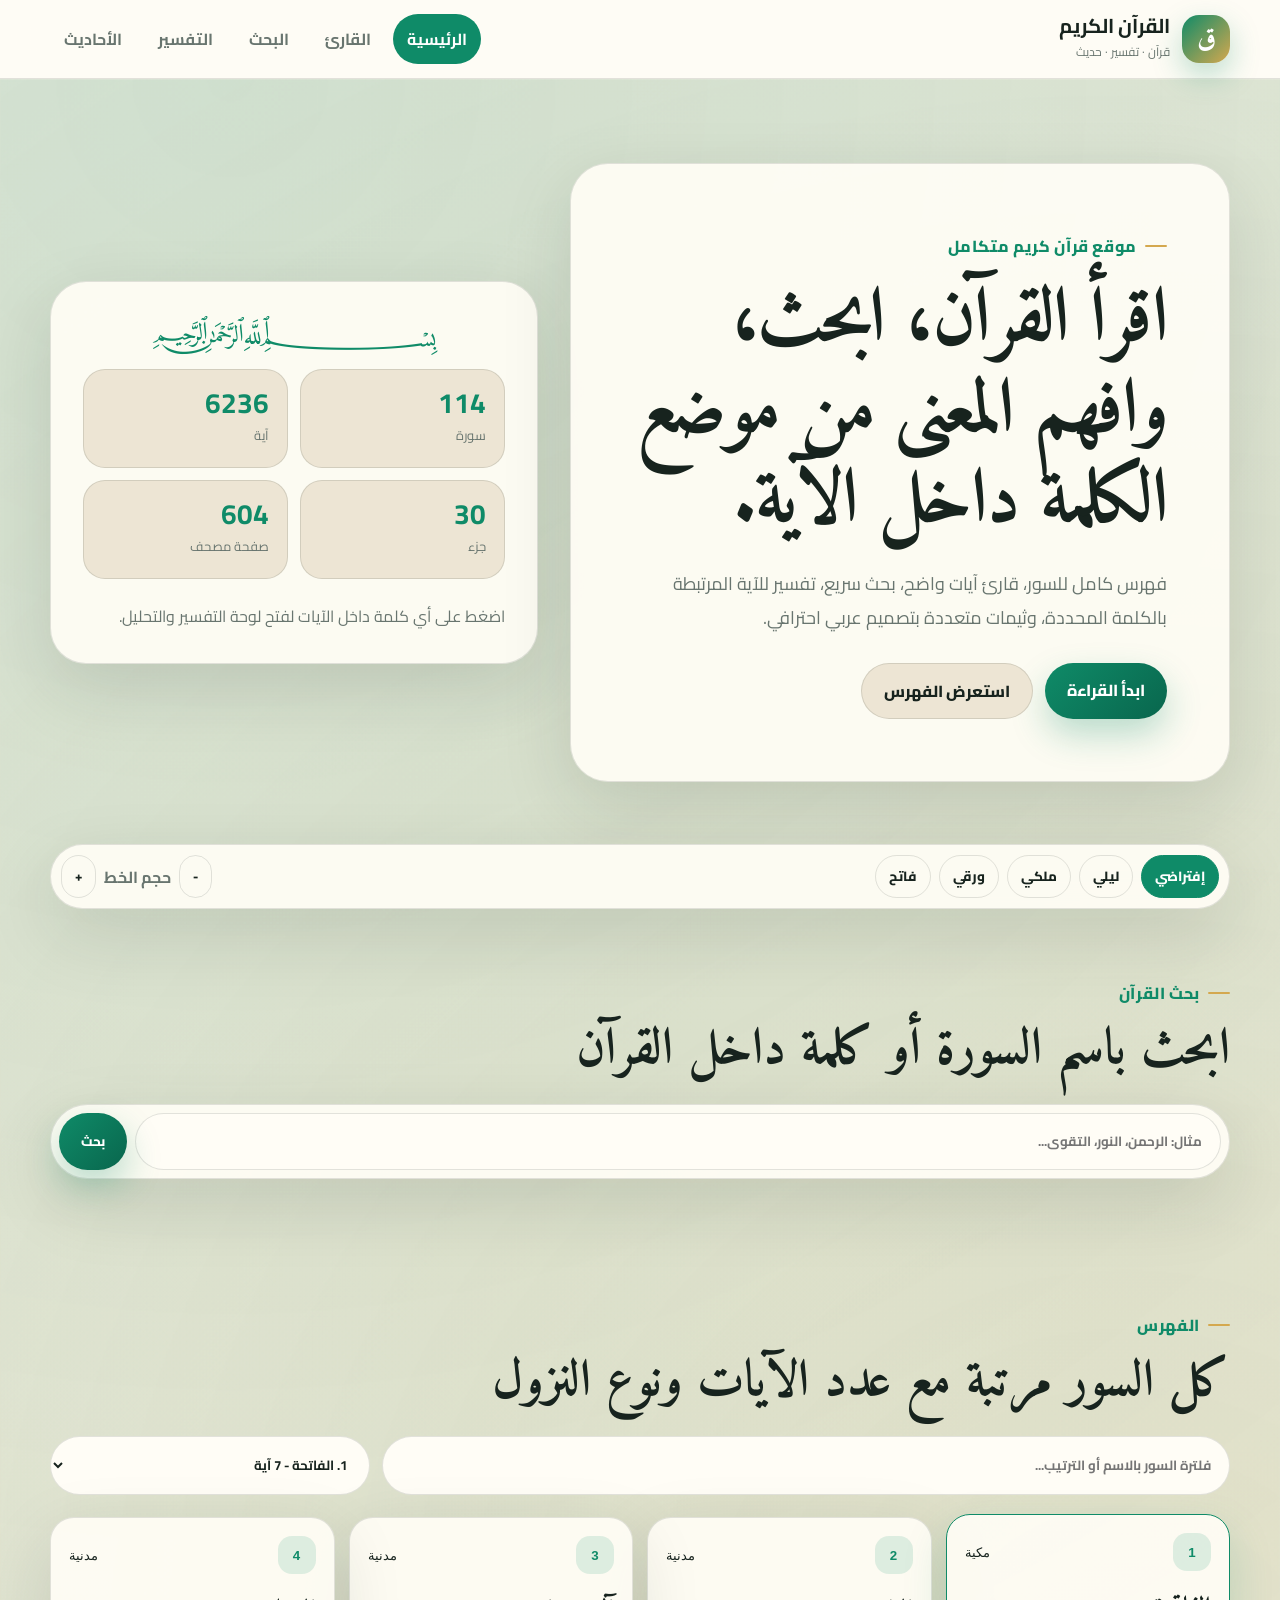
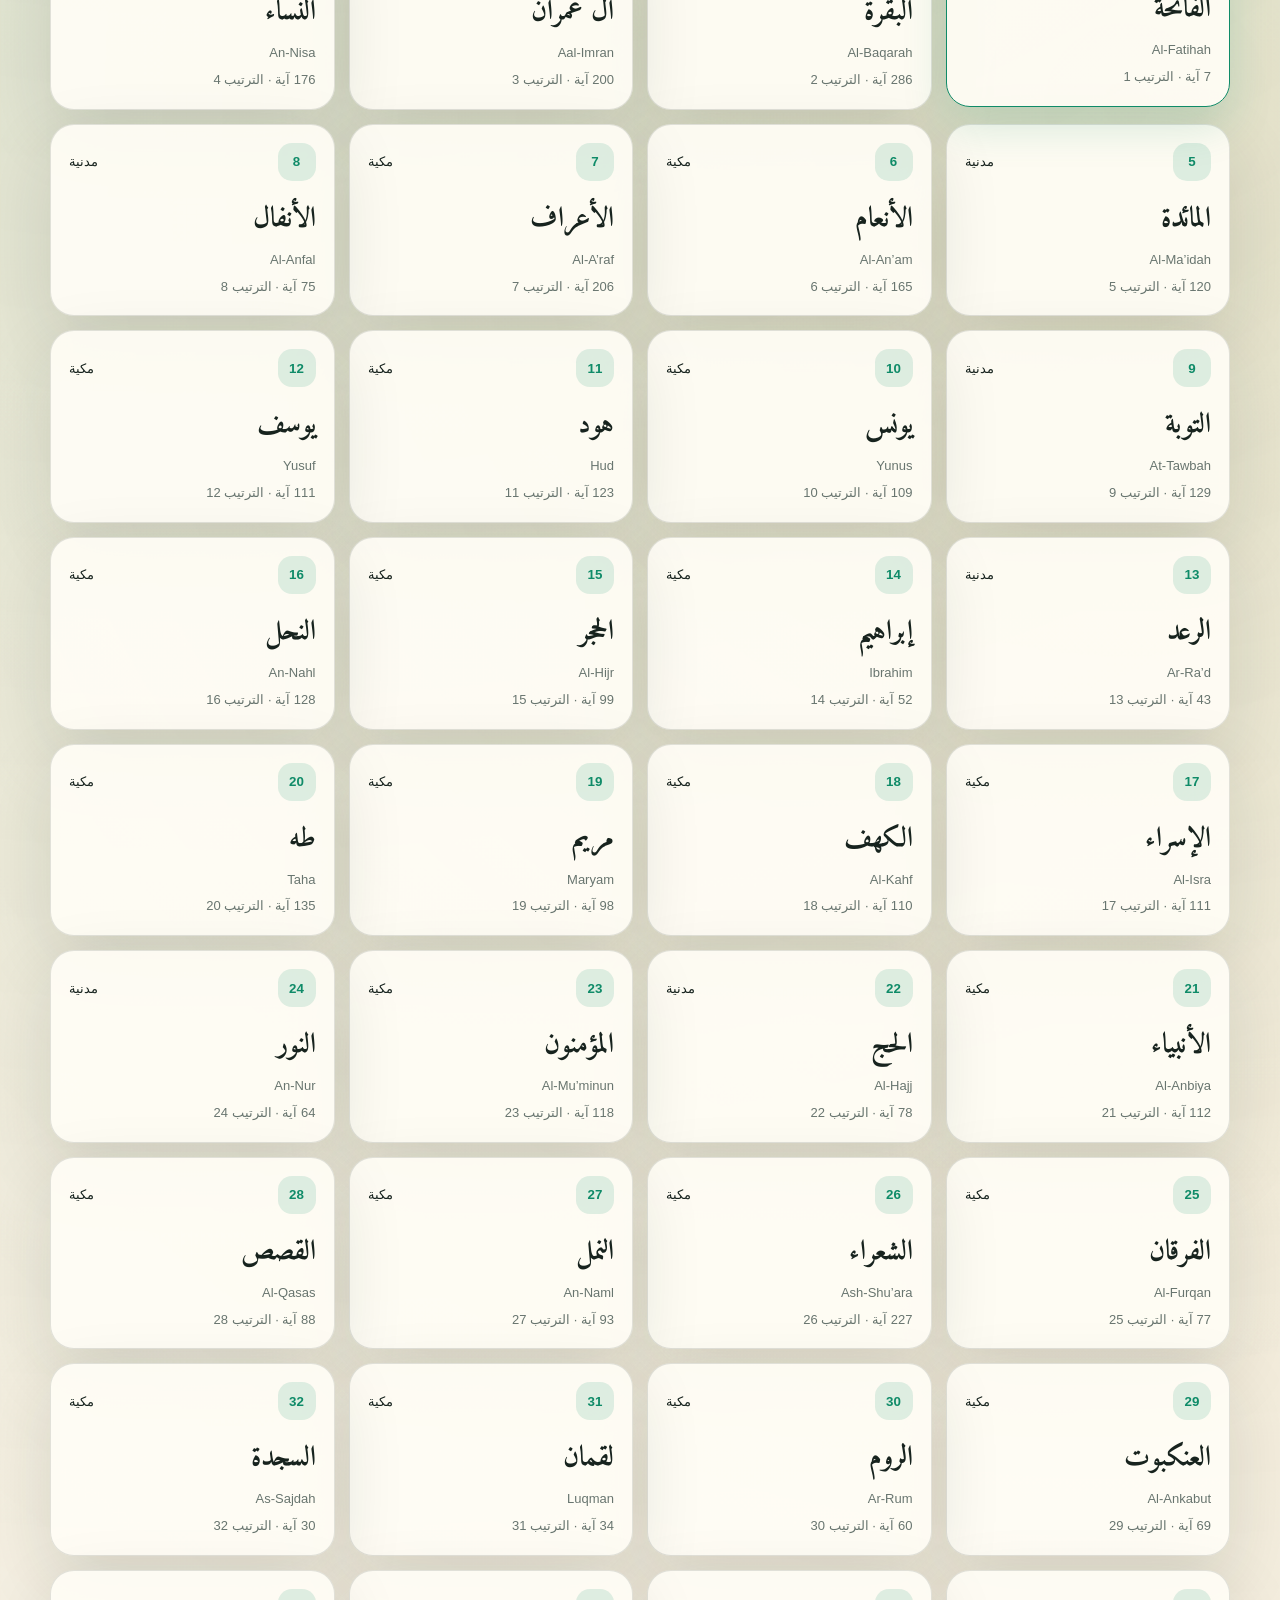
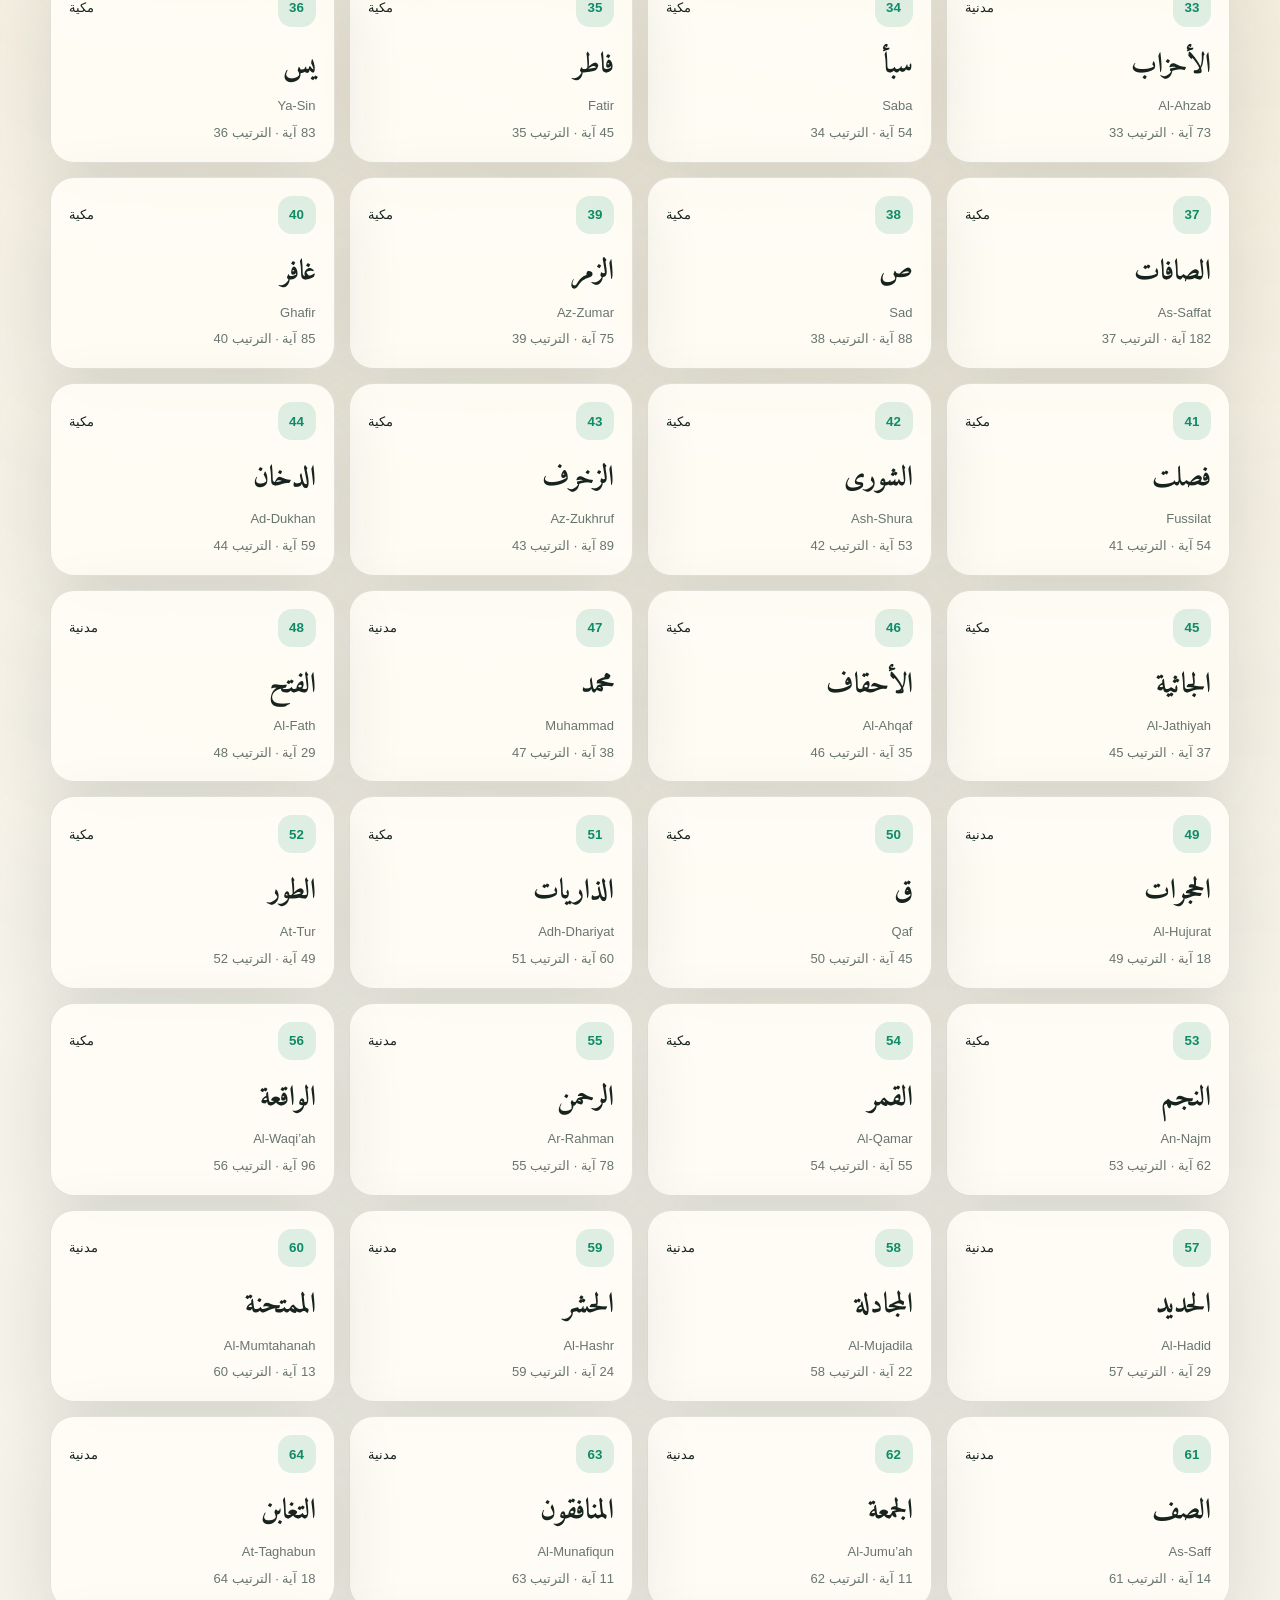
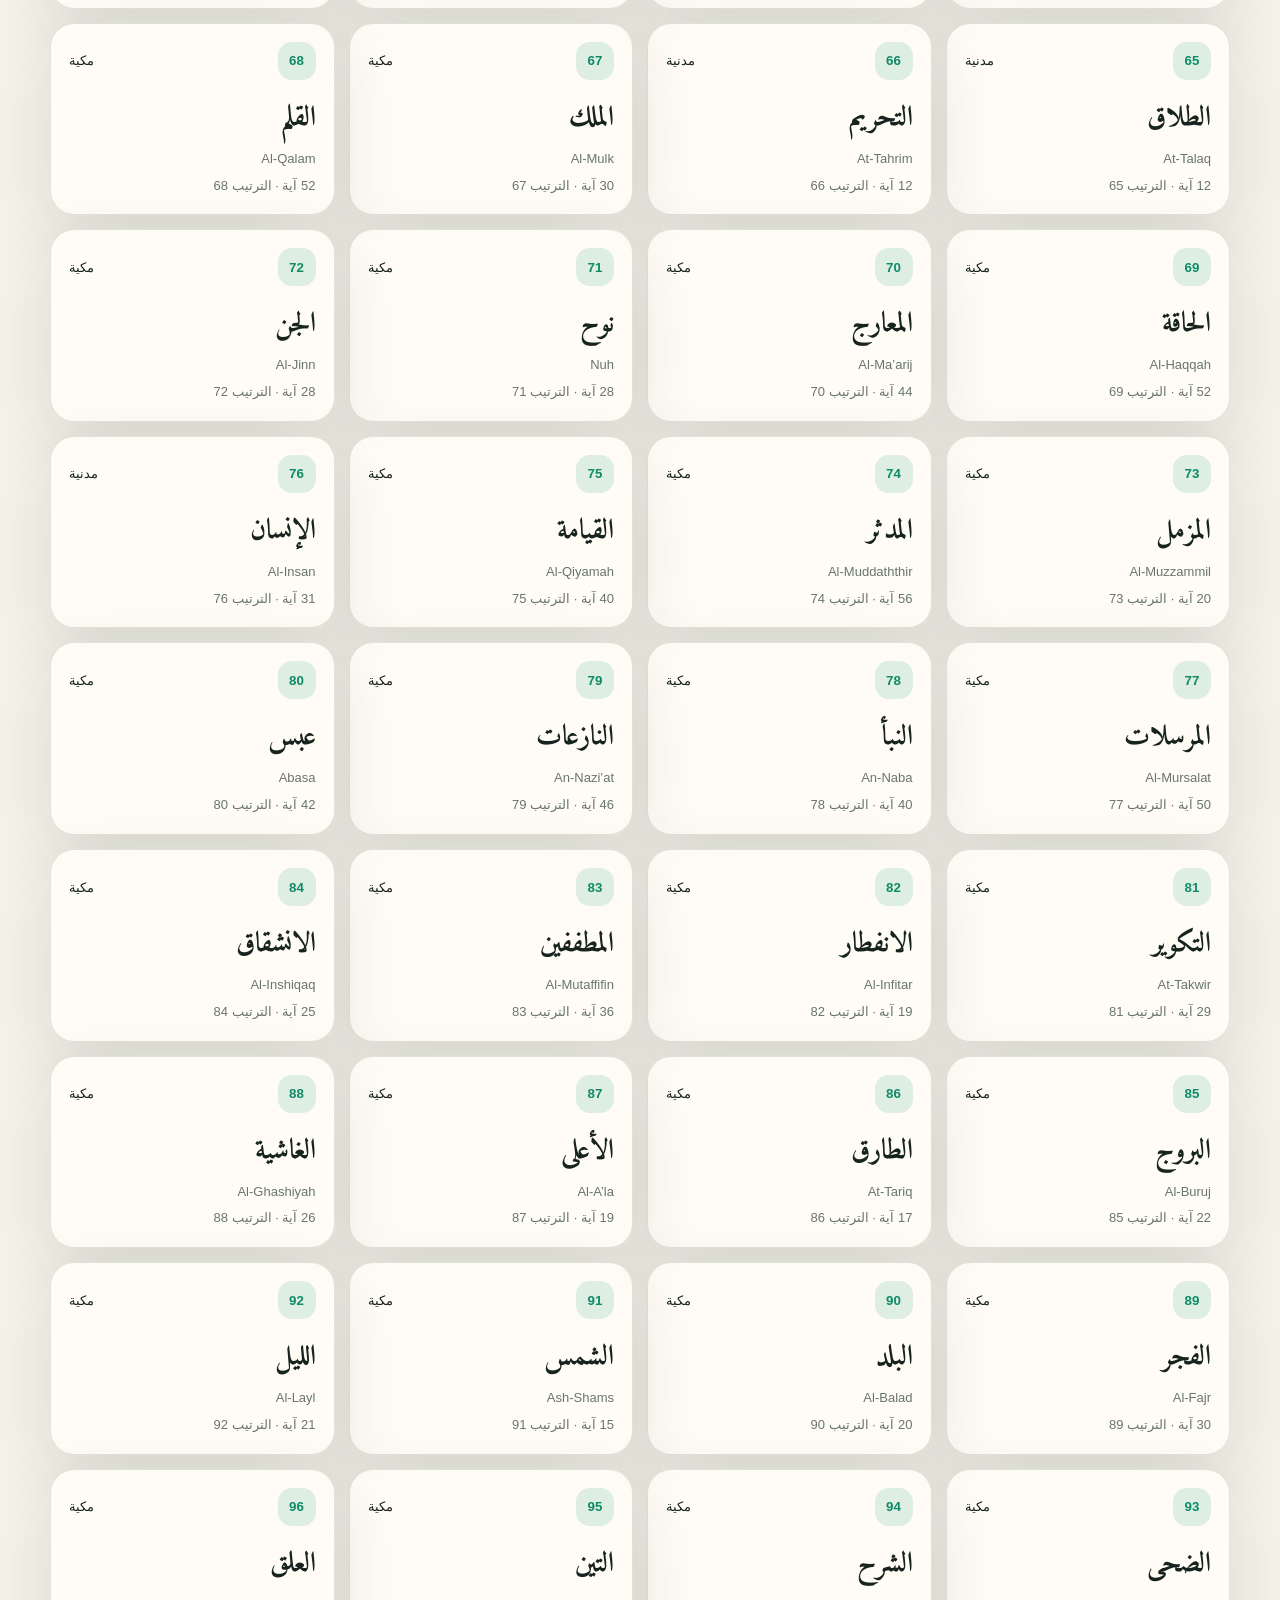
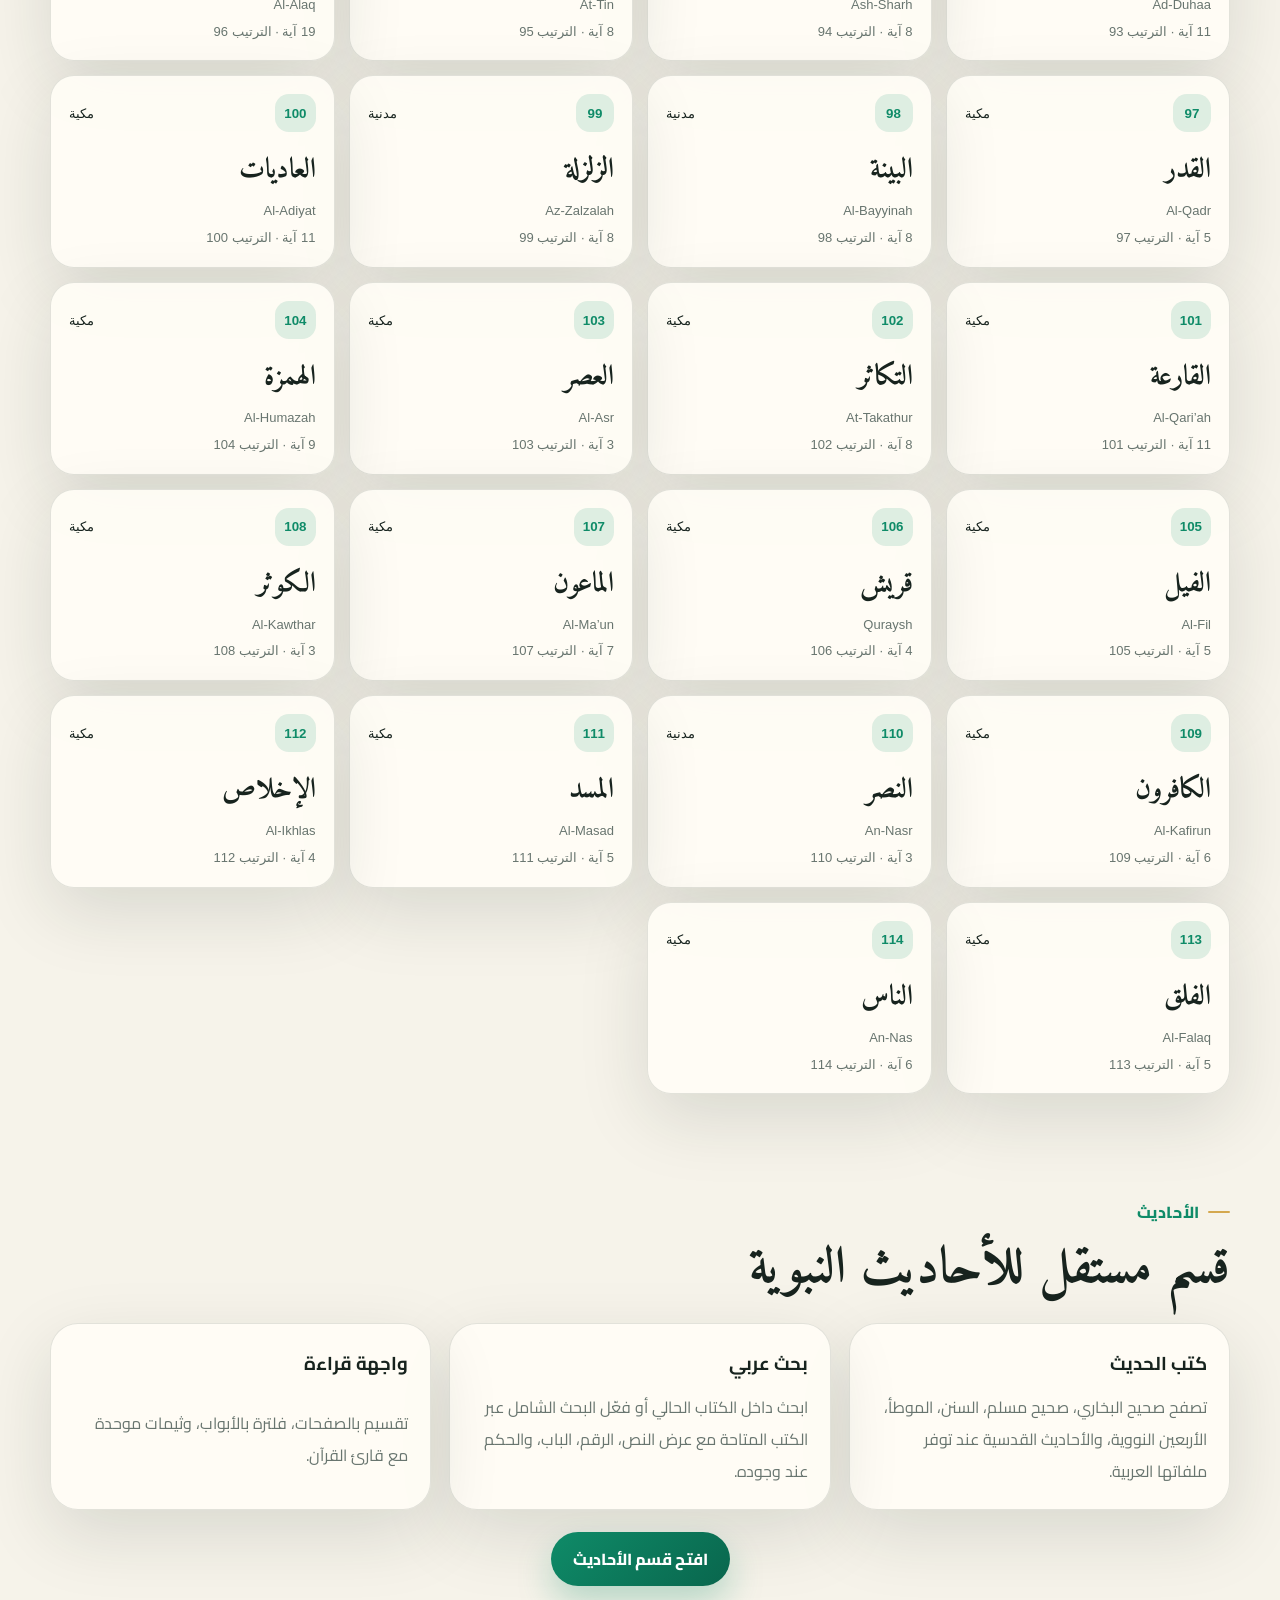
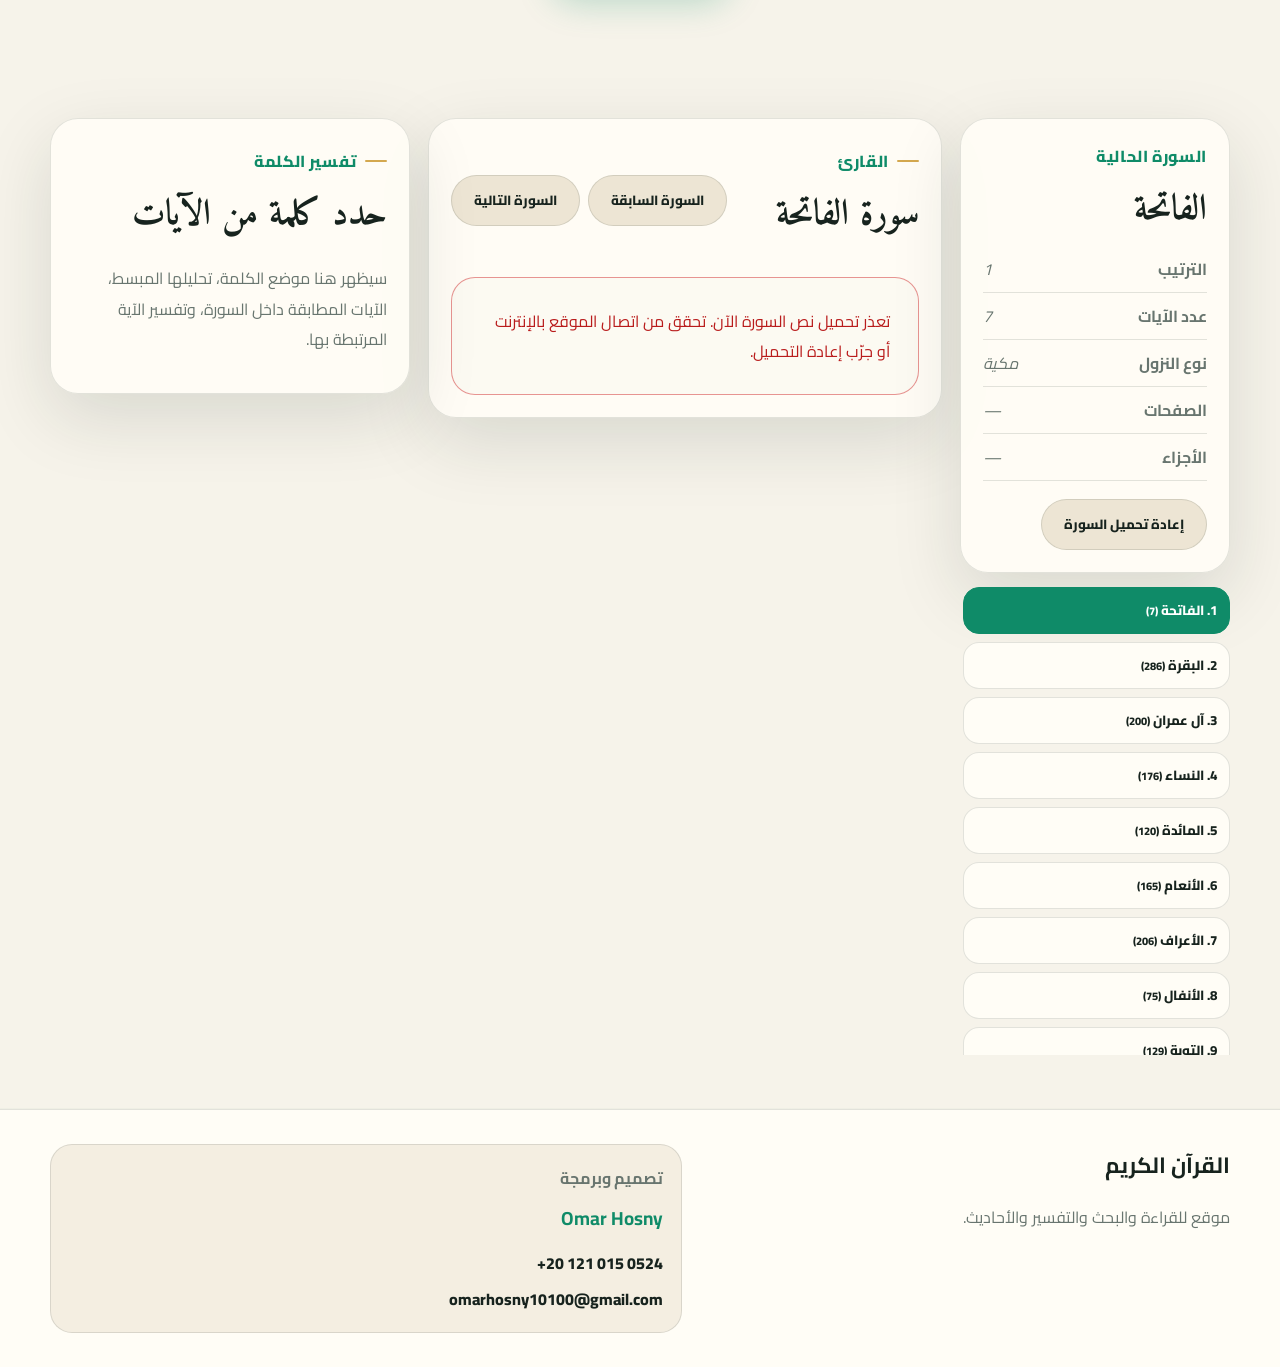
==== commit 2c722974: "Update index.html" ====
--- a/index.html
+++ b/index.html
@@ -220,7 +220,7 @@
     <div id="quran-mobile-theme-panel" class="quran-mobile-theme-panel" hidden>
       <strong>اختار الثيم والألوان</strong>
       <div class="quran-mobile-theme-options" role="group" aria-label="اختيار الثيم من شريط الموبايل">
-        <button type="button" data-theme="emerald">زمردي</button>
+        <button type="button" data-theme="emerald">إفتراضي</button>
         <button type="button" data-theme="midnight">ليلي</button>
         <button type="button" data-theme="royal">ملكي</button>
         <button type="button" data-theme="sepia">ورقي</button>
--- a/assets/css/style.css
+++ b/assets/css/style.css
@@ -1629,3 +1629,197 @@
     min-height: 96px;
   }
 }
+/* Mobile bottom app bar */
+.quran-mobile-tabbar {
+  display: none;
+}
+
+.quran-mobile-theme-panel[hidden] {
+  display: none !important;
+}
+
+@media (max-width: 820px) {
+  body {
+    padding-bottom: calc(96px + env(safe-area-inset-bottom));
+  }
+
+  .quran-menu-toggle,
+  .quran-menu-backdrop {
+    display: none !important;
+  }
+
+  .quran-site-nav {
+    display: none !important;
+    transform: none !important;
+  }
+
+  body.quran-menu-open {
+    overflow: auto !important;
+  }
+
+  .quran-site-header {
+    z-index: 70;
+  }
+
+  .quran-site-header__inner {
+    justify-content: center !important;
+  }
+
+  .quran-toolbar {
+    top: 66px;
+  }
+
+  .quran-toolbar .quran-theme-switcher {
+    display: none !important;
+  }
+
+  .quran-toolbar__inner {
+    padding: 10px 12px;
+    border-radius: 22px;
+  }
+
+  .quran-mobile-tabbar {
+    position: fixed;
+    right: 10px;
+    left: 10px;
+    bottom: calc(10px + env(safe-area-inset-bottom));
+    z-index: 100;
+    display: grid;
+    grid-template-columns: repeat(6, minmax(0, 1fr));
+    gap: 5px;
+    padding: 8px;
+    border: 1px solid color-mix(in srgb, var(--quran-border) 78%, transparent);
+    border-radius: 26px;
+    background: color-mix(in srgb, var(--quran-surface) 90%, transparent);
+    box-shadow: 0 18px 55px rgba(0, 0, 0, .22);
+    backdrop-filter: blur(22px);
+    font-family: "Cairo", "Tahoma", sans-serif;
+  }
+
+  .quran-mobile-tabbar__item {
+    min-width: 0;
+    min-height: 58px;
+    display: grid;
+    place-items: center;
+    align-content: center;
+    gap: 2px;
+    border: 0;
+    border-radius: 19px;
+    padding: 6px 2px;
+    background: transparent;
+    color: var(--quran-muted);
+    text-decoration: none;
+    font-family: inherit;
+    font-size: 10px;
+    font-weight: 900;
+    line-height: 1.15;
+    cursor: pointer;
+    -webkit-tap-highlight-color: transparent;
+    transition: background .18s ease, color .18s ease, transform .18s ease, box-shadow .18s ease;
+  }
+
+  .quran-mobile-tabbar__item:hover,
+  .quran-mobile-tabbar__item:focus-visible {
+    color: var(--quran-text);
+    background: color-mix(in srgb, var(--quran-primary) 10%, transparent);
+    outline: none;
+  }
+
+  .quran-mobile-tabbar__item[aria-current="page"],
+  .quran-mobile-tabbar__item.is-active,
+  .quran-mobile-tabbar__item[aria-expanded="true"] {
+    color: #fff;
+    background: linear-gradient(135deg, var(--quran-primary), var(--quran-accent));
+    box-shadow: 0 10px 24px color-mix(in srgb, var(--quran-primary) 28%, transparent);
+  }
+
+  .quran-mobile-tabbar__icon {
+    display: block;
+    font-size: 20px;
+    line-height: 1;
+  }
+
+  .quran-mobile-theme-panel {
+    position: absolute;
+    right: 0;
+    left: 0;
+    bottom: calc(100% + 12px);
+    width: min(92vw, 380px);
+    margin-inline: auto;
+    padding: 14px;
+    border: 1px solid var(--quran-border);
+    border-radius: 26px;
+    background: var(--quran-surface);
+    color: var(--quran-text);
+    box-shadow: 0 20px 70px rgba(0, 0, 0, .24);
+    backdrop-filter: blur(20px);
+  }
+
+  .quran-mobile-theme-panel strong {
+    display: block;
+    margin-bottom: 10px;
+    color: var(--quran-primary);
+    font-size: .98rem;
+    text-align: center;
+  }
+
+  .quran-mobile-theme-options {
+    display: grid;
+    grid-template-columns: repeat(2, minmax(0, 1fr));
+    gap: 8px;
+  }
+
+  .quran-mobile-theme-options button {
+    min-height: 42px;
+    border: 1px solid var(--quran-border);
+    border-radius: 16px;
+    background: color-mix(in srgb, var(--quran-surface-soft) 48%, transparent);
+    color: var(--quran-text);
+    font-family: inherit;
+    font-weight: 900;
+    cursor: pointer;
+  }
+
+  .quran-mobile-theme-options button.is-active,
+  .quran-mobile-theme-options button:hover,
+  .quran-mobile-theme-options button:focus-visible {
+    border-color: var(--quran-primary);
+    background: var(--quran-primary);
+    color: #fff;
+    outline: none;
+  }
+
+  .go-to-top {
+    left: 14px !important;
+    bottom: calc(96px + env(safe-area-inset-bottom)) !important;
+    width: 48px !important;
+    height: 48px !important;
+    z-index: 110 !important;
+    background: linear-gradient(135deg, var(--quran-primary), var(--quran-accent)) !important;
+  }
+
+  .quran-install-app {
+    bottom: calc(104px + env(safe-area-inset-bottom)) !important;
+    z-index: 111;
+  }
+}
+
+@media (max-width: 390px) {
+  .quran-mobile-tabbar {
+    right: 6px;
+    left: 6px;
+    gap: 3px;
+    padding: 7px;
+    border-radius: 22px;
+  }
+
+  .quran-mobile-tabbar__item {
+    min-height: 54px;
+    border-radius: 16px;
+    font-size: 9px;
+  }
+
+  .quran-mobile-tabbar__icon {
+    font-size: 18px;
+  }
+}
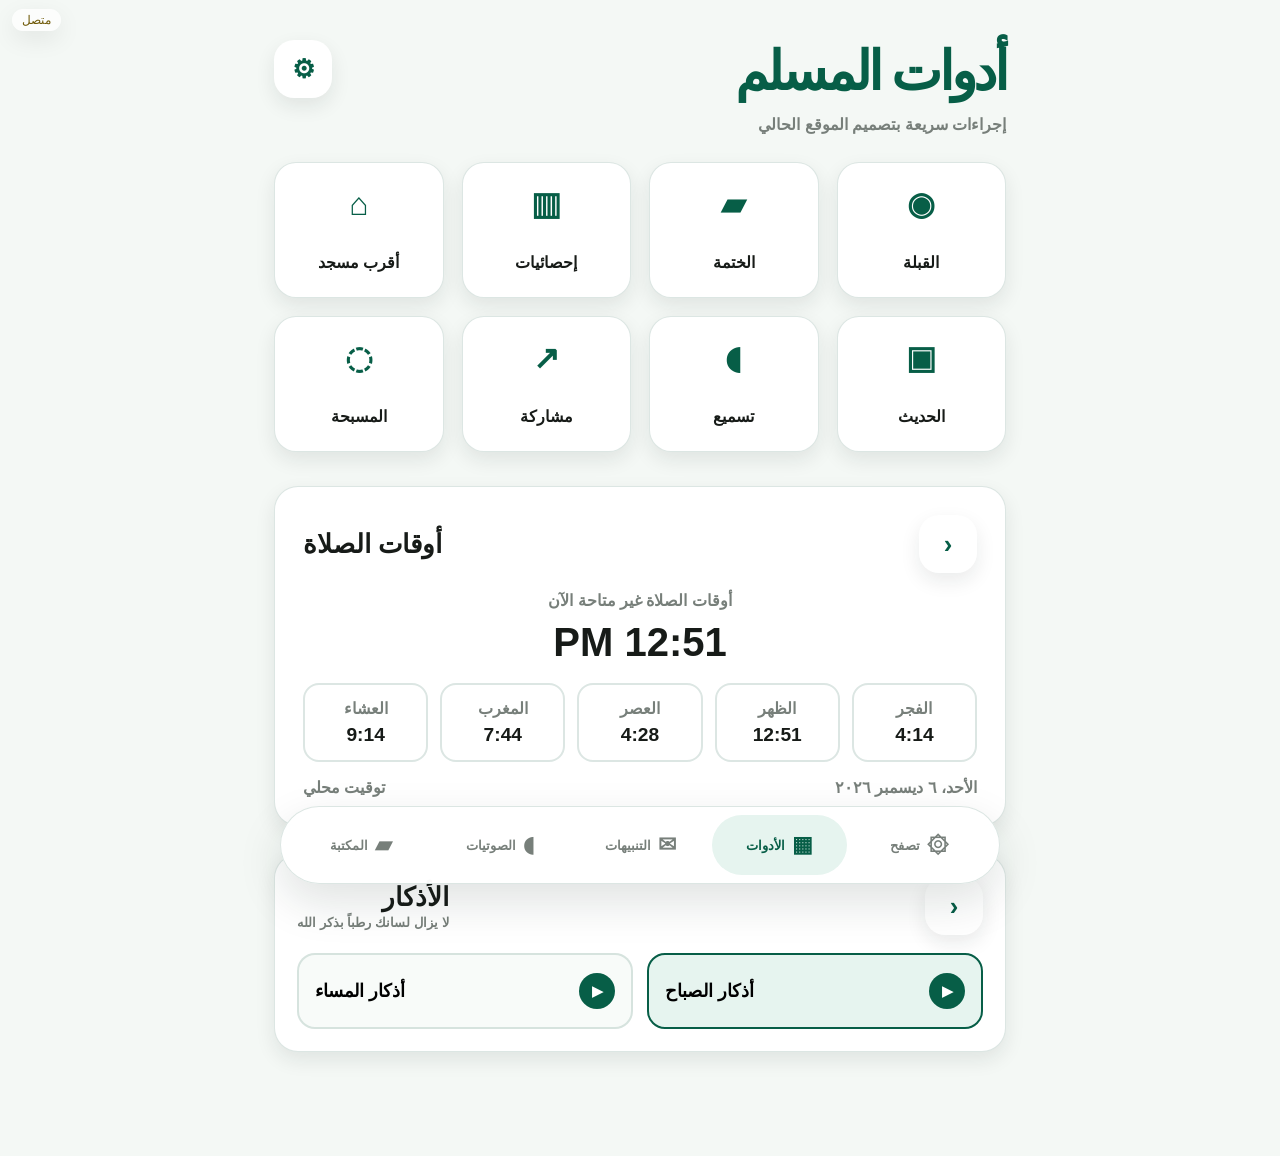
==== commit dd12ac23: "Add files via upload" ====
--- a/index.html
+++ b/index.html
@@ -1,238 +1,31 @@
 <!doctype html>
-<html lang="ar" dir="rtl" data-quran-theme="emerald">
+<html lang="ar" dir="rtl" data-quran-theme="classic">
 <head>
   <meta charset="utf-8">
-  <meta name="viewport" content="width=device-width, initial-scale=1">
-  <meta name="description" content="موقع قرآن كريم ثابت HTML يضم فهرس السور، قارئ القرآن، البحث، التفسير، وثيمات متعددة.">
+  <meta name="viewport" content="width=device-width, initial-scale=1, viewport-fit=cover">
   <meta name="theme-color" content="#0f8b68">
-  <title>القرآن الكريم | فهرس، قراءة، بحث وتفسير</title>
-  <link rel="preconnect" href="https://fonts.googleapis.com">
-  <link rel="preconnect" href="https://fonts.gstatic.com" crossorigin>
+  <meta name="description" content="تطبيق قرآن كريم PWA بواجهة موبايل، قراءة مصحف، أدوات، بحث، صوتيات، مكتبة، وإعدادات أوفلاين.">
+  <title>أدوات المسلم | القرآن الكريم</title>
   <link rel="manifest" href="manifest.json">
   <meta name="mobile-web-app-capable" content="yes">
   <meta name="apple-mobile-web-app-capable" content="yes">
-  <meta name="apple-mobile-web-app-title" content="قرآن وحديث">
+  <meta name="apple-mobile-web-app-title" content="قرآن كريم">
   <meta name="apple-mobile-web-app-status-bar-style" content="black-translucent">
-  <link rel="icon" type="image/png" sizes="16x16" href="assets/icons/favicon-16.png">
   <link rel="icon" type="image/png" sizes="32x32" href="assets/icons/favicon-32.png">
   <link rel="apple-touch-icon" sizes="180x180" href="assets/icons/icon-180.png">
-  <link rel="apple-touch-icon" sizes="192x192" href="assets/icons/icon-192.png">
-  <link rel="stylesheet" href="assets/css/style.css">
+  <link rel="stylesheet" href="assets/css/mobile-app.css">
 </head>
-<body>
-  <header class="quran-site-header" dir="rtl">
-    <div class="quran-container quran-site-header__inner">
-      <a class="quran-site-brand" href="index.html" aria-label="العودة للرئيسية">
-        <span class="quran-site-brand__mark">ق</span>
-        <span><strong>القرآن الكريم</strong><small>قرآن · تفسير · حديث</small></span>
-      </a>
-      <button class="quran-menu-toggle" type="button" aria-controls="quran-site-menu" aria-expanded="false" aria-label="فتح القائمة">
-        <span>القائمة</span>
-        <i></i><i></i><i></i>
-      </button>
-      <nav id="quran-site-menu" class="quran-site-nav" aria-label="روابط الموقع">
-        <a href="index.html" aria-current="page">الرئيسية</a>
-        <a href="surah.html">القارئ</a>
-        <a href="search.html">البحث</a>
-        <a href="tafsir.html">التفسير</a>
-        <a href="hadith.html">الأحاديث</a>
-      </nav>
-    </div>
-    <button class="quran-menu-backdrop" type="button" data-menu-close aria-label="إغلاق القائمة" hidden></button>
-  </header>
-
-  <main id="quran-app" class="quran-app" dir="rtl">
-    <section class="quran-hero" aria-labelledby="quran-title">
-      <div class="quran-hero__glow quran-hero__glow--one"></div>
-      <div class="quran-hero__glow quran-hero__glow--two"></div>
-      <div class="quran-container quran-hero__grid">
-        <div class="quran-hero__content">
-          <span class="quran-kicker">موقع قرآن كريم متكامل</span>
-          <h1 id="quran-title">اقرأ القرآن، ابحث، وافهم المعنى من موضع الكلمة داخل الآية.</h1>
-          <p>فهرس كامل للسور، قارئ آيات واضح، بحث سريع، تفسير للآية المرتبطة بالكلمة المحددة، وثيمات متعددة بتصميم عربي احترافي.</p>
-          <div class="quran-hero__actions">
-            <a href="#quran-reader" class="quran-btn quran-btn--primary">ابدأ القراءة</a>
-            <a href="#quran-index" class="quran-btn quran-btn--ghost">استعرض الفهرس</a>
-          </div>
-        </div>
-        <aside class="quran-hero__panel" aria-label="إحصاءات القرآن">
-          <div class="quran-basmala">﷽</div>
-          <div class="quran-stat-grid">
-            <div><strong>114</strong><span>سورة</span></div>
-            <div><strong>6236</strong><span>آية</span></div>
-            <div><strong>30</strong><span>جزء</span></div>
-            <div><strong>604</strong><span>صفحة مصحف</span></div>
-          </div>
-          <p>اضغط على أي كلمة داخل الآيات لفتح لوحة التفسير والتحليل.</p>
-        </aside>
-      </div>
+<body class="qma-body" data-qma-page="tools">
+  <main class="qma-app">
+    <section class="qma-page-title"><div><h1>أدوات المسلم</h1><p>إجراءات سريعة بتصميم الموقع الحالي</p></div><a class="qma-round-btn" href="settings.html" aria-label="الإعدادات">⚙</a></section>
+    <section class="qma-quick-grid" aria-label="إجراءات سريعة">
+      <button class="qma-action-card" data-action="qibla"><span class="qma-action-icon">◉</span><b>القبلة</b></button><button class="qma-action-card" data-href="surah.html"><span class="qma-action-icon">▰</span><b>الختمة</b></button><button class="qma-action-card" data-action="stats"><span class="qma-action-icon">▥</span><b>إحصائيات</b></button><button class="qma-action-card" data-action="mosque"><span class="qma-action-icon">⌂</span><b>أقرب مسجد</b></button><button class="qma-action-card" data-href="hadith.html"><span class="qma-action-icon">▣</span><b>الحديث</b></button><button class="qma-action-card" data-action="recite"><span class="qma-action-icon">◖</span><b>تسميع</b></button><button class="qma-action-card" data-action="share"><span class="qma-action-icon">↗</span><b>مشاركة</b></button><button class="qma-action-card" data-action="tasbeeh"><span class="qma-action-icon">◌</span><b>المسبحة</b></button>
     </section>
-
-    <section class="quran-toolbar" aria-label="إعدادات العرض">
-      <div class="quran-container quran-toolbar__inner">
-        <div class="quran-theme-switcher" role="group" aria-label="اختيار الثيم">
-          <button type="button" data-theme="emerald" class="is-active">إفتراضي</button>
-          <button type="button" data-theme="midnight">ليلي</button>
-          <button type="button" data-theme="royal">ملكي</button>
-          <button type="button" data-theme="sepia">ورقي</button>
-          <button type="button" data-theme="minimal">فاتح</button>
-        </div>
-        <div class="quran-font-tools" role="group" aria-label="حجم الخط">
-          <button type="button" data-font="decrease">-</button>
-          <span>حجم الخط</span>
-          <button type="button" data-font="increase">+</button>
-        </div>
-      </div>
-    </section>
-
-    <section id="quran-search" class="quran-search-block">
-      <div class="quran-container">
-        <div class="quran-section-heading">
-          <span>بحث القرآن</span>
-          <h2>ابحث باسم السورة أو كلمة داخل القرآن</h2>
-        </div>
-        <div class="quran-search-box">
-          <input id="quran-global-search" type="search" inputmode="search" placeholder="مثال: الرحمن، النور، التقوى..." aria-label="بحث في القرآن">
-          <button id="quran-search-btn" type="button" class="quran-btn quran-btn--primary">بحث</button>
-        </div>
-        <div id="quran-search-results" class="quran-search-results" aria-live="polite"></div>
-      </div>
-    </section>
-
-    <section id="quran-index" class="quran-index-section">
-      <div class="quran-container">
-        <div class="quran-section-heading">
-          <span>الفهرس</span>
-          <h2>كل السور مرتبة مع عدد الآيات ونوع النزول</h2>
-        </div>
-        <div class="quran-index-tools">
-          <input id="quran-surah-filter" type="search" placeholder="فلترة السور بالاسم أو الترتيب..." aria-label="فلترة فهرس السور">
-          <select id="quran-surah-select" aria-label="اختيار سورة"></select>
-        </div>
-        <div id="quran-surah-grid" class="quran-surah-grid" aria-live="polite"></div>
-      </div>
-    </section>
-
-
-    <section id="hadith-preview" class="hadith-preview-section">
-      <div class="quran-container">
-        <div class="quran-section-heading">
-          <span>الأحاديث</span>
-          <h2>قسم مستقل للأحاديث النبوية</h2>
-        </div>
-        <div class="hadith-preview-grid">
-          <div class="quran-card hadith-preview-card">
-            <strong>كتب الحديث</strong>
-            <p>تصفح صحيح البخاري، صحيح مسلم، السنن، الموطأ، الأربعين النووية، والأحاديث القدسية عند توفر ملفاتها العربية.</p>
-          </div>
-          <div class="quran-card hadith-preview-card">
-            <strong>بحث عربي</strong>
-            <p>ابحث داخل الكتاب الحالي أو فعّل البحث الشامل عبر الكتب المتاحة مع عرض النص، الرقم، الباب، والحكم عند وجوده.</p>
-          </div>
-          <div class="quran-card hadith-preview-card">
-            <strong>واجهة قراءة</strong>
-            <p>تقسيم بالصفحات، فلترة بالأبواب، وثيمات موحدة مع قارئ القرآن.</p>
-          </div>
-        </div>
-        <div class="hadith-preview-action">
-          <a href="hadith.html" class="quran-btn quran-btn--primary">افتح قسم الأحاديث</a>
-        </div>
-      </div>
-    </section>
-
-    <section id="quran-reader" class="quran-reader-section">
-      <div class="quran-container quran-reader-layout">
-        <aside class="quran-reader-sidebar">
-          <div class="quran-card quran-current-card">
-            <span>السورة الحالية</span>
-            <h2 id="quran-current-name">الفاتحة</h2>
-            <div id="quran-current-meta" class="quran-current-meta"></div>
-            <button id="quran-reload" type="button" class="quran-btn quran-btn--ghost">إعادة تحميل السورة</button>
-          </div>
-          <div id="quran-mini-index" class="quran-mini-index"></div>
-        </aside>
-
-        <div class="quran-reader-main">
-          <div class="quran-reader-head">
-            <div>
-              <span class="quran-kicker">القارئ</span>
-              <h2 id="quran-reader-title">سورة الفاتحة</h2>
-            </div>
-            <div class="quran-reader-controls">
-              <button id="quran-prev" type="button" aria-label="السورة السابقة">السورة السابقة</button>
-              <button id="quran-next" type="button" aria-label="السورة التالية">السورة التالية</button>
-            </div>
-          </div>
-          <div id="quran-loading" class="quran-loading" hidden>جارِ تحميل الآيات...</div>
-          <div id="quran-ayahs" class="quran-ayahs" aria-live="polite"></div>
-        </div>
-
-        <aside id="quran-tafsir" class="quran-tafsir-panel quran-card">
-          <span class="quran-kicker">تفسير الكلمة</span>
-          <h2>حدد كلمة من الآيات</h2>
-          <p class="quran-muted">سيظهر هنا موضع الكلمة، تحليلها المبسط، الآيات المطابقة داخل السورة، وتفسير الآية المرتبطة بها.</p>
-          <div id="quran-word-detail" class="quran-word-detail"></div>
-        </aside>
-      </div>
-    </section>
-  </main>
-
-  <footer class="quran-site-footer" dir="rtl">
-    <div class="quran-container quran-site-footer__grid">
-      <div><strong>القرآن الكريم</strong><p>موقع للقراءة والبحث والتفسير والأحاديث.</p></div>
-      <!-- <div><span>التشغيل</span><p>ارفع المجلد كما هو على أي استضافة Static. لا يحتاج WordPress أو قاعدة بيانات.</p></div> -->
-      <!-- <div><span>البيانات</span><p>النص والتفسير يتم جلبهما عند التشغيل من APIs عامة مع تخزين مؤقت داخل المتصفح.</p></div> -->
-      <div class="quran-credit">
-        <span>تصميم وبرمجة</span>
-        <strong>Omar Hosny</strong>
-        <a href="https://wa.me/201210150524" dir="ltr">+20 121 015 0524</a>
-        <a href="mailto:omarhosny10100@gmail.com" dir="ltr">omarhosny10100@gmail.com</a>
-      </div>
-    </div>
-  </footer>
-
-  <!-- Go To Top Button -->
-  <nav class="quran-mobile-tabbar" aria-label="شريط تطبيق الموبايل">
-    <a class="quran-mobile-tabbar__item" href="index.html" aria-current="page">
-      <span class="quran-mobile-tabbar__icon" aria-hidden="true">⌂</span>
-      <span>الرئيسية</span>
-    </a>
-    <a class="quran-mobile-tabbar__item" href="surah.html">
-      <span class="quran-mobile-tabbar__icon" aria-hidden="true">☾</span>
-      <span>القارئ</span>
-    </a>
-    <a class="quran-mobile-tabbar__item" href="search.html">
-      <span class="quran-mobile-tabbar__icon" aria-hidden="true">⌕</span>
-      <span>البحث</span>
-    </a>
-    <a class="quran-mobile-tabbar__item" href="tafsir.html">
-      <span class="quran-mobile-tabbar__icon" aria-hidden="true">◈</span>
-      <span>التفسير</span>
-    </a>
-    <a class="quran-mobile-tabbar__item" href="hadith.html">
-      <span class="quran-mobile-tabbar__icon" aria-hidden="true">✦</span>
-      <span>الأحاديث</span>
-    </a>
-    <button class="quran-mobile-tabbar__item quran-mobile-theme-toggle" type="button" data-mobile-theme-toggle aria-expanded="false" aria-controls="quran-mobile-theme-panel">
-      <span class="quran-mobile-tabbar__icon" aria-hidden="true">◐</span>
-      <span>الثيم</span>
-    </button>
-    <div id="quran-mobile-theme-panel" class="quran-mobile-theme-panel" hidden>
-      <strong>اختار الثيم والألوان</strong>
-      <div class="quran-mobile-theme-options" role="group" aria-label="اختيار الثيم من شريط الموبايل">
-        <button type="button" data-theme="emerald">إفتراضي</button>
-        <button type="button" data-theme="midnight">ليلي</button>
-        <button type="button" data-theme="royal">ملكي</button>
-        <button type="button" data-theme="sepia">ورقي</button>
-        <button type="button" data-theme="minimal">فاتح</button>
-      </div>
-    </div>
-  </nav>
-
-  <button id="goToTopBtn" class="go-to-top" type="button" aria-label="الرجوع إلى الأعلى">
-    ↑
-  </button>
-  <script src="assets/js/app.js" defer></script>
+    <section class="qma-card qma-prayer-card" aria-label="أوقات الصلاة"><div class="qma-card-head"><span class="qma-icon-btn">‹</span><h2>أوقات الصلاة</h2></div><div class="qma-next-prayer"><span>الصلاة القادمة: الظهر</span><strong>PM 12:51</strong></div><div class="qma-prayer-times"><div class="qma-prayer-time">الفجر<b>4:14</b></div><div class="qma-prayer-time">الظهر<b>12:51</b></div><div class="qma-prayer-time">العصر<b>4:28</b></div><div class="qma-prayer-time">المغرب<b>7:44</b></div><div class="qma-prayer-time">العشاء<b>9:14</b></div></div><div class="qma-card-foot"><span id="qma-hijri-date">—</span><span>توقيت محلي</span></div></section>
+    <section class="qma-card qma-adhkar-card" aria-label="الأذكار"><div class="qma-card-head"><span class="qma-icon-btn">‹</span><div><h3>الأذكار</h3><small>لا يزال لسانك رطباً بذكر الله</small></div></div><div class="qma-two-actions"><button class="qma-dua-button is-active"><span class="qma-play-dot">▶</span><span>أذكار الصباح</span></button><button class="qma-dua-button"><span class="qma-play-dot">▶</span><span>أذكار المساء</span></button></div></section>
+  </main><nav class="qma-bottom-nav" aria-label="التنقل الرئيسي"><a href="surah.html"><b aria-hidden="true">۞</b><span>تصفح</span></a><a href="index.html" aria-current="page"><b aria-hidden="true">▦</b><span>الأدوات</span></a><a href="hadith.html"><b aria-hidden="true">✉</b><span>التنبيهات</span></a><a href="audio.html"><b aria-hidden="true">◖</b><span>الصوتيات</span></a><a href="library.html"><b aria-hidden="true">▰</b><span>المكتبة</span></a></nav>
   <script src="assets/js/pwa.js" defer></script>
+  <script src="assets/js/mobile-app.js" defer></script>
+  <script src="assets/js/real-features.js" defer></script>
 </body>
-</html>
+</html>
--- a/assets/css/mobile-app.css
+++ b/assets/css/mobile-app.css
@@ -0,0 +1,213 @@
+
+:root{--app-bg:#f3f7f4;--surface:#fff;--surface-2:#f8fbf9;--mushaf-bg:#fbf6e8;--ink:#171b18;--muted:#777f7a;--line:rgba(13,79,61,.14);--shadow:0 18px 45px rgba(17,38,30,.13);--shadow-soft:0 8px 20px rgba(17,38,30,.09);--brand:#0f8b68;--brand-2:#0a634a;--brand-soft:#e6f4ef;--accent:#c9a45c;--font-scale-app:1}
+html[data-quran-theme=classic]{--app-bg:#f4f8f5;--surface:#fff;--mushaf-bg:#fbf6e8;--brand:#0f8b68;--brand-2:#075e47;--brand-soft:#e6f4ef;--accent:#c9a45c}html[data-quran-theme=green]{--app-bg:#eff7ee;--surface:#fff;--mushaf-bg:#f6fbef;--brand:#4d7f43;--brand-2:#315b2c;--brand-soft:#e7f2df;--accent:#7d9b57}html[data-quran-theme=blue]{--app-bg:#eef6fb;--surface:#fff;--mushaf-bg:#f4f8fb;--brand:#2b6f90;--brand-2:#174b66;--brand-soft:#e2f0f7;--accent:#6aa1b9}html[data-quran-theme=light]{--app-bg:#f7f7f5;--surface:#fff;--mushaf-bg:#fffdf6;--brand:#77776c;--brand-2:#383833;--brand-soft:#f0f0ea;--accent:#beb89e}html[data-quran-theme=warm]{--app-bg:#fbf1e4;--surface:#fffaf4;--mushaf-bg:#fff6e8;--brand:#a56b32;--brand-2:#73451d;--brand-soft:#f6e5cf;--accent:#d6a16b}html[data-quran-theme=dark]{--app-bg:#151817;--surface:#1f2422;--surface-2:#252b28;--mushaf-bg:#1b1f1d;--ink:#f2f4ef;--muted:#a8b0aa;--line:rgba(255,255,255,.12);--shadow:0 16px 35px rgba(0,0,0,.3);--shadow-soft:0 8px 18px rgba(0,0,0,.22);--brand:#54c79f;--brand-2:#3ba982;--brand-soft:rgba(84,199,159,.14);--accent:#d7b96e}
+*{box-sizing:border-box}html{background:var(--app-bg)}body.qma-body{margin:0;min-height:100vh;background:var(--app-bg);color:var(--ink);font-family:Tahoma,Arial,sans-serif;-webkit-font-smoothing:antialiased;overflow-x:hidden}body.qma-mushaf-body{background:var(--mushaf-bg)}a{color:inherit;text-decoration:none}button,input{font:inherit}button{cursor:pointer}[hidden]{display:none!important}.qma-app{width:min(100%,780px);margin:0 auto;min-height:100vh;padding:calc(env(safe-area-inset-top) + 26px) 24px calc(104px + env(safe-area-inset-bottom));position:relative}.qma-app--mushaf{width:min(100%,920px);padding:calc(env(safe-area-inset-top) + 12px) 18px calc(210px + env(safe-area-inset-bottom));background:var(--mushaf-bg)}
+.qma-page-title{margin:14px 0 28px;display:flex;align-items:flex-start;justify-content:space-between;gap:16px}.qma-page-title h1{margin:0;color:var(--brand-2);font-size:clamp(2rem,9vw,3.35rem);font-weight:900;letter-spacing:-.06em;line-height:1.18}.qma-page-title p{margin:12px 0 0;color:var(--muted);font-size:1rem;font-weight:700}.qma-round-btn,.qma-icon-btn{border:0;background:var(--surface);color:var(--brand-2);box-shadow:var(--shadow-soft);min-width:58px;height:58px;border-radius:20px;display:inline-grid;place-items:center;font-size:1.6rem;font-weight:900}.qma-pill-btn{border:0;border-radius:999px;padding:12px 18px;background:var(--brand-2);color:#fff;font-weight:900;box-shadow:var(--shadow-soft)}.qma-pill-btn.is-outline{background:transparent;color:var(--brand-2);border:1px solid var(--line);box-shadow:none}.qma-card{background:var(--surface);border:1px solid var(--line);border-radius:24px;box-shadow:var(--shadow-soft)}
+.qma-section-label{display:flex;align-items:center;justify-content:flex-end;gap:10px;color:var(--brand-2);font-size:1.35rem;font-weight:900;margin:28px 0 18px}.qma-section-label:after{content:"";width:6px;height:32px;border-radius:999px;background:var(--brand-2)}.qma-quick-grid{display:grid;grid-template-columns:repeat(4,1fr);gap:18px}.qma-action-card{min-height:136px;border:1px solid var(--line);background:var(--surface);border-radius:22px;display:grid;place-items:center;gap:10px;padding:14px 8px;color:var(--ink);box-shadow:var(--shadow-soft)}.qma-action-card b{font-size:1rem;font-weight:800}.qma-action-icon{color:var(--brand-2);font-size:2rem;line-height:1;font-weight:900}.qma-prayer-card{padding:28px;margin-top:34px}.qma-card-head{display:flex;align-items:center;justify-content:space-between;gap:14px;margin-bottom:18px}.qma-card-head h2,.qma-card-head h3{margin:0;font-size:1.65rem;font-weight:900}.qma-card-head small{color:var(--muted);font-weight:700}.qma-next-prayer{text-align:center;color:var(--muted);font-weight:800}.qma-next-prayer strong{display:block;color:var(--ink);font-size:2.5rem;margin:10px 0 12px;direction:ltr}.qma-prayer-times{display:grid;grid-template-columns:repeat(5,1fr);gap:12px;margin:18px 0 16px}.qma-prayer-time{border:2px solid var(--line);border-radius:16px;padding:14px 6px;text-align:center;color:var(--muted);font-weight:800}.qma-prayer-time b{display:block;color:var(--ink);font-size:1.2rem;margin-top:6px;direction:ltr}.qma-card-foot{display:flex;justify-content:space-between;gap:14px;color:var(--muted);font-weight:700;margin-top:14px}.qma-adhkar-card{padding:22px;margin-top:28px}.qma-two-actions{display:grid;grid-template-columns:1fr 1fr;gap:14px}.qma-dua-button{border:2px solid var(--line);border-radius:18px;padding:18px 16px;background:var(--surface-2);display:flex;align-items:center;justify-content:space-between;font-size:1.15rem;font-weight:800}.qma-dua-button.is-active{border-color:var(--brand-2);background:var(--brand-soft)}.qma-play-dot{width:36px;height:36px;border-radius:999px;background:var(--brand-2);color:#fff;display:grid;place-items:center;font-size:.9rem}
+.qma-search-shell{min-height:calc(100vh - 160px);background:var(--surface);border-radius:0 0 34px 34px;margin:calc(env(safe-area-inset-top) - 26px) -24px 0;padding:34px 24px 80px;box-shadow:var(--shadow-soft)}.qma-big-search{display:flex;align-items:center;gap:12px;border:2px solid var(--line);border-radius:22px;padding:0 18px;background:var(--surface-2);height:74px}.qma-big-search input,.qma-top-search input,.qma-library-search input{border:0;outline:0;background:transparent;width:100%;color:var(--ink);font-size:1.15rem;text-align:right}.qma-big-search button{border:0;background:transparent;color:var(--brand-2);font-size:2rem;font-weight:900}.qma-search-results{margin-top:24px;display:grid;gap:14px}.qma-result-card{text-align:right;border:1px solid var(--line);background:var(--surface-2);border-radius:20px;padding:18px}.qma-result-card strong{color:var(--brand-2);display:block;margin-bottom:8px}.qma-result-card p{margin:0;line-height:2;font-family:"Traditional Arabic","Times New Roman",serif;font-size:1.55rem}mark{background:var(--brand-soft);color:var(--brand-2);border-radius:8px;padding:0 4px}.qma-empty-state,.qma-mushaf-loader{color:var(--muted);font-weight:800;text-align:center;padding:40px 14px}
+.qma-topbar{position:sticky;top:calc(env(safe-area-inset-top) + 10px);z-index:40;display:flex;align-items:center;gap:10px;background:color-mix(in srgb,var(--surface) 90%,transparent);border:1px solid var(--line);border-radius:999px;box-shadow:var(--shadow);padding:10px;backdrop-filter:blur(12px)}.qma-topbar .qma-icon-btn{min-width:48px;height:48px;border-radius:16px;box-shadow:none;background:transparent}.qma-top-search{flex:1;min-width:120px;background:var(--surface-2);border-radius:999px;height:50px;display:flex;align-items:center;gap:8px;padding:0 16px}.qma-top-search span{color:var(--brand-2);font-weight:900;font-size:1.25rem}.qma-mushaf-mini-title{margin:18px auto 10px;width:max-content;max-width:92%;background:var(--surface);border:1px solid var(--line);border-radius:999px;padding:10px 20px;box-shadow:var(--shadow-soft);color:var(--brand-2);font-weight:900;display:flex;align-items:center;gap:10px}.qma-mushaf-stage{min-height:calc(100vh - 300px);display:flex;flex-direction:column}.qma-mushaf-page{flex:1;position:relative;border-radius:10px;padding:18px 0 50px;background:var(--mushaf-bg)}.qma-mushaf-meta{display:grid;grid-template-columns:1fr auto 1fr;align-items:center;gap:12px;margin:0 4px 18px;color:var(--brand-2);font-weight:800;font-size:.98rem}.qma-mushaf-meta span:first-child{text-align:right}.qma-mushaf-meta span:last-child{text-align:left}.qma-center-mark{font-size:1.35rem}.qma-mushaf-text{font-family:"Traditional Arabic","Amiri","Scheherazade New","Times New Roman",serif;font-size:calc(clamp(2.25rem,7.8vw,4.25rem)*var(--font-scale-app));line-height:2.08;text-align:justify;text-align-last:center;direction:rtl;color:var(--ink);word-spacing:.08em}.qma-surah-break{display:block;text-align:center;color:var(--brand-2);font-family:Tahoma,Arial,sans-serif;font-size:1rem;line-height:1.4;font-weight:900;margin:12px auto 8px;padding:8px 18px;border:1px solid var(--line);border-radius:999px;width:max-content;max-width:80%;background:color-mix(in srgb,var(--surface) 72%,transparent)}.qma-basmala{display:block;text-align:center;font-size:calc(clamp(1.6rem,5.5vw,2.4rem)*var(--font-scale-app));line-height:1.8;font-family:"Traditional Arabic","Times New Roman",serif}.qma-ayah-inline{display:inline}.qma-ayah-number{display:inline-grid;place-items:center;width:1.75em;height:1.75em;margin:0 .14em;border-radius:999px;border:2px solid var(--accent);color:var(--brand-2);font-family:Tahoma,Arial,sans-serif;font-size:.42em;font-weight:900;vertical-align:middle;line-height:1;background:color-mix(in srgb,var(--mushaf-bg) 78%,white)}.qma-page-corner{position:absolute;left:4px;bottom:8px;min-width:42px;height:34px;padding:0 10px;border-radius:999px;display:grid;place-items:center;background:var(--brand-soft);color:var(--brand-2);font-weight:900}
+.qma-reader-actions{position:fixed;z-index:35;left:max(22px,calc((100vw - 780px)/2 + 22px));bottom:calc(196px + env(safe-area-inset-bottom));display:flex;gap:12px}.qma-reader-actions button{width:66px;height:66px;border-radius:50%;border:0;background:var(--brand-2);color:#fff;box-shadow:var(--shadow);font-size:1.8rem;font-weight:900}.qma-reader-panel{position:fixed;z-index:32;left:50%;transform:translateX(-50%);bottom:calc(96px + env(safe-area-inset-bottom));width:min(calc(100% - 32px),720px);background:color-mix(in srgb,var(--surface) 96%,transparent);border:1px solid var(--line);border-radius:28px;box-shadow:var(--shadow);padding:16px 18px;backdrop-filter:blur(12px)}.qma-reader-panel__top{display:grid;grid-template-columns:1fr auto 1fr;align-items:center;gap:10px;font-weight:900}.qma-reader-panel__top span:first-child{text-align:right}.qma-reader-panel__top span:last-child{text-align:left}.qma-page-pill{background:var(--surface-2);color:var(--brand-2);border:1px solid var(--line);border-radius:999px;padding:8px 28px}.qma-page-controls{margin-top:10px;display:grid;grid-template-columns:52px 1fr 52px;align-items:center;gap:12px}.qma-page-controls button{width:52px;height:52px;border-radius:50%;border:0;background:var(--brand-soft);color:var(--brand-2);font-size:1.7rem;font-weight:900}.qma-page-range{display:grid;gap:8px;text-align:center}.qma-page-range strong{color:var(--brand-2);font-size:1.9rem;line-height:1}.qma-page-range small{color:var(--muted);font-weight:700}.qma-progress{height:6px;border-radius:999px;background:var(--line);overflow:hidden}.qma-progress i{display:block;height:100%;width:0;background:var(--brand-2);border-radius:inherit}
+.qma-bottom-nav{position:fixed;z-index:60;left:50%;transform:translateX(-50%);bottom:calc(16px + env(safe-area-inset-bottom));width:min(calc(100% - 32px),720px);height:78px;display:grid;grid-template-columns:repeat(5,1fr);align-items:center;gap:4px;padding:8px 12px;background:color-mix(in srgb,var(--surface) 94%,transparent);border:1px solid var(--line);border-radius:999px;box-shadow:var(--shadow);backdrop-filter:blur(14px)}.qma-bottom-nav a{min-width:0;height:60px;border-radius:999px;display:flex;align-items:center;justify-content:center;gap:7px;color:var(--muted);font-weight:900;font-size:.82rem;white-space:nowrap}.qma-bottom-nav a b{font-size:1.35rem;line-height:1}.qma-bottom-nav a[aria-current=page]{color:var(--brand-2);background:var(--brand-soft)}
+.qma-library-head{padding:18px 20px 22px;display:grid;gap:18px}.qma-library-search{display:flex;align-items:center;gap:12px;border-top:1px solid var(--line);padding-top:18px}.qma-add-btn{justify-self:start}.qma-list{display:grid;gap:12px}.qma-row{min-height:86px;background:color-mix(in srgb,var(--surface) 86%,transparent);border-radius:22px;border:1px solid transparent;display:grid;grid-template-columns:54px 1fr 30px;align-items:center;gap:16px;padding:14px 18px;box-shadow:0 5px 16px rgba(15,50,38,.04)}.qma-row__avatar{width:54px;height:54px;border-radius:50%;display:grid;place-items:center;background:var(--brand-soft);color:var(--brand-2);font-weight:900}.qma-row strong{font-size:1.1rem}.qma-row small{display:block;color:var(--muted);margin-top:4px}.qma-more-bubble{margin:10px auto 22px;width:max-content;font-weight:800;color:var(--ink)}.qma-books-card{padding:24px;min-height:250px}.qma-book-thumb{width:178px;height:178px;margin:6px auto 0;border:3px solid var(--line);border-radius:28px;display:grid;place-items:center;text-align:center;color:var(--ink);font-weight:900;background:var(--surface-2)}.qma-book-cover{width:72px;height:92px;border-radius:8px;background:linear-gradient(145deg,var(--brand-2),#0b2b22);margin:auto;box-shadow:var(--shadow-soft)}.qma-book-thumb small{display:block;color:var(--muted);margin:8px 12px 10px;white-space:nowrap;overflow:hidden;text-overflow:ellipsis}.qma-book-badge{display:inline-block;background:var(--brand-2);color:#fff;border-radius:999px;padding:6px 12px;font-size:.8rem}.qma-book-row{grid-template-columns:64px 1fr 30px;min-height:92px}.qma-book-icon{border-radius:18px;background:var(--brand);color:white}.qma-book-icon.is-blue{background:#4b93b1}.qma-book-icon.is-gold{background:#d5aa37}
+.qma-reader-article{background:var(--surface);border:1px solid var(--line);border-radius:26px;padding:28px;box-shadow:var(--shadow-soft);font-family:"Traditional Arabic","Times New Roman",serif;font-size:calc(1.5rem*var(--font-scale-app));line-height:2.1;color:var(--ink)}.qma-reader-article h2{font-family:Tahoma,Arial,sans-serif;line-height:1.5;font-size:1.55rem;text-align:center;margin:12px 0 24px}.qma-reader-article time{display:block;color:var(--muted);font-family:Tahoma,Arial,sans-serif;font-size:1rem;line-height:1.4}.qma-reader-article hr{border:0;height:1px;background:var(--line);margin:22px auto;width:160px}.qma-font-toolbar{display:flex;align-items:center;gap:10px;margin:2px 0 18px;color:var(--muted);font-weight:800;direction:ltr;justify-content:flex-start}.qma-font-toolbar button{border:0;border-radius:50%;width:54px;height:54px;background:var(--brand-soft);color:var(--brand-2);font-weight:900;font-size:1.3rem}
+.qma-settings-panel{margin:calc(env(safe-area-inset-top) - 26px) -24px 0;min-height:calc(100vh - 50px);background:var(--surface);border-radius:0 0 34px 34px;padding:28px 24px 120px;box-shadow:var(--shadow-soft)}.qma-settings-head{display:flex;align-items:center;justify-content:space-between;gap:12px;margin-bottom:28px}.qma-settings-head h1{margin:0;color:var(--brand-2);font-size:2rem;font-weight:900}.qma-setting-main{background:var(--brand-2);color:#fff;border-radius:20px;padding:22px;display:flex;align-items:center;justify-content:space-between;font-size:1.2rem;font-weight:900;margin-bottom:26px}.qma-setting-block{border-top:1px solid var(--line);padding:22px 0}.qma-setting-block h2{margin:0 0 16px;font-size:1.35rem}.qma-segment{display:grid;grid-template-columns:1fr 1fr;gap:12px}.qma-segment button{border:2px solid var(--line);border-radius:18px;padding:16px;background:transparent;color:var(--brand-2);font-weight:900}.qma-segment button.is-active{background:var(--brand-2);color:#fff;border-color:var(--brand-2)}.qma-theme-dots{display:grid;grid-template-columns:repeat(6,1fr);gap:14px}.qma-theme-dot{border:0;background:transparent;color:var(--muted);font-size:.78rem;font-weight:800;display:grid;place-items:center;gap:8px}.qma-theme-dot i{width:54px;height:54px;border-radius:50%;border:2px solid var(--line);display:block}.qma-theme-dot[data-theme=classic] i{background:#fbf6e8;border-color:#0f8b68}.qma-theme-dot[data-theme=green] i{background:#cfe0bf}.qma-theme-dot[data-theme=blue] i{background:#c9e0ee}.qma-theme-dot[data-theme=light] i{background:#f6f6f4}.qma-theme-dot[data-theme=warm] i{background:#dca874}.qma-theme-dot[data-theme=dark] i{background:#2c302f}.qma-theme-dot.is-active{color:var(--brand-2)}.qma-range-row{display:flex;align-items:center;gap:18px}.qma-range-row input{width:100%;accent-color:var(--brand-2)}.qma-switch-row{display:flex;align-items:center;justify-content:space-between;gap:18px;padding:14px 0;color:var(--ink);font-weight:800}.qma-switch{width:72px;height:42px;border-radius:999px;border:0;background:#dedbd1;padding:4px;display:flex;justify-content:flex-start}.qma-switch i{width:34px;height:34px;border-radius:50%;background:#fff;display:block}.qma-switch.is-on{background:var(--brand-2);justify-content:flex-end}.qma-offline-status{margin-top:12px;color:var(--muted);font-weight:700;line-height:1.8}
+@media(max-width:640px){.qma-app{padding-inline:14px}.qma-app--mushaf{padding-inline:14px}.qma-quick-grid{gap:12px}.qma-action-card{min-height:112px;border-radius:18px}.qma-action-card b{font-size:.88rem}.qma-prayer-card{padding:22px 14px}.qma-prayer-times{gap:8px}.qma-prayer-time{padding:10px 3px;font-size:.85rem}.qma-prayer-time b{font-size:1rem}.qma-bottom-nav{width:calc(100% - 28px);padding:8px}.qma-bottom-nav a span{display:none}.qma-bottom-nav a[aria-current=page] span{display:inline}.qma-bottom-nav a[aria-current=page]{padding:0 12px}.qma-mushaf-text{line-height:2.02}.qma-topbar{gap:4px;padding:8px}.qma-topbar .qma-icon-btn{min-width:42px;width:42px;height:42px}.qma-top-search{height:44px;padding:0 12px}.qma-reader-panel{width:calc(100% - 28px);bottom:calc(96px + env(safe-area-inset-bottom))}.qma-reader-actions{bottom:calc(194px + env(safe-area-inset-bottom));left:22px}.qma-reader-actions button{width:58px;height:58px}.qma-theme-dots{gap:6px}.qma-theme-dot i{width:46px;height:46px}}@media(max-width:410px){.qma-quick-grid{grid-template-columns:repeat(2,1fr)}.qma-prayer-times{grid-template-columns:repeat(3,1fr)}.qma-two-actions{grid-template-columns:1fr}}
+
+/* Real data interaction layer */
+.qma-sheet-backdrop {
+  position: fixed;
+  inset: 0;
+  z-index: 2000;
+  background: rgba(20, 18, 10, .45);
+  display: flex;
+  align-items: flex-end;
+  justify-content: center;
+  padding: 18px;
+  backdrop-filter: blur(6px);
+}
+.qma-sheet {
+  width: min(720px, 100%);
+  max-height: min(82vh, 780px);
+  overflow: auto;
+  background: var(--qma-card, #fffdf5);
+  color: var(--qma-text, #17140c);
+  border-radius: 30px 30px 22px 22px;
+  box-shadow: 0 28px 80px rgba(0,0,0,.25);
+  border: 1px solid rgba(120, 93, 15, .12);
+}
+.qma-sheet-head {
+  display: flex;
+  align-items: center;
+  justify-content: space-between;
+  gap: 16px;
+  padding: 18px 20px 10px;
+  position: sticky;
+  top: 0;
+  background: inherit;
+  z-index: 2;
+}
+.qma-sheet-head h2 { margin: 0; color: var(--qma-primary, #725c09); font-size: 1.4rem; }
+.qma-sheet-close {
+  width: 44px;
+  height: 44px;
+  border: 0;
+  border-radius: 14px;
+  font-size: 1.45rem;
+  background: rgba(120, 93, 15, .1);
+  color: inherit;
+}
+.qma-sheet-body { padding: 12px 20px 24px; }
+.qma-toast {
+  position: fixed;
+  left: 50%;
+  bottom: calc(105px + env(safe-area-inset-bottom));
+  transform: translateX(-50%);
+  z-index: 2200;
+  background: #1f1f1f;
+  color: #fff;
+  padding: 12px 16px;
+  border-radius: 999px;
+  box-shadow: 0 15px 35px rgba(0,0,0,.2);
+  white-space: nowrap;
+}
+.qma-connectivity-badge {
+  position: fixed;
+  top: calc(9px + env(safe-area-inset-top));
+  left: 12px;
+  z-index: 1050;
+  padding: 4px 10px;
+  border-radius: 999px;
+  background: rgba(255,255,255,.72);
+  color: #6f5907;
+  font-size: .72rem;
+  box-shadow: 0 8px 24px rgba(0,0,0,.08);
+  pointer-events: none;
+}
+.qma-connectivity-badge.is-offline { color: #8f1d1d; }
+.qma-qibla-box,
+.qma-tasbeeh,
+.qma-recitation-test { text-align: center; }
+.qma-qibla-compass {
+  width: 180px;
+  height: 180px;
+  margin: 10px auto 14px;
+  border-radius: 999px;
+  display: grid;
+  place-items: center;
+  background: radial-gradient(circle, rgba(118, 92, 7, .13), rgba(118, 92, 7, .04));
+  border: 2px solid rgba(118, 92, 7, .28);
+}
+.qma-qibla-compass i {
+  display: block;
+  color: var(--qma-primary, #725c09);
+  font-size: 4rem;
+  transform-origin: center;
+}
+.qma-qibla-box strong { font-size: 2.2rem; color: var(--qma-primary, #725c09); }
+.qma-tasbeeh-count {
+  width: 180px;
+  height: 180px;
+  border-radius: 999px;
+  border: 0;
+  margin: 18px auto;
+  display: grid;
+  place-items: center;
+  background: var(--qma-primary, #725c09);
+  color: #fff;
+  font-size: 3.2rem;
+  font-weight: 900;
+  box-shadow: 0 20px 45px rgba(116, 89, 7, .28);
+}
+.qma-stats-grid,
+.qma-library-summary {
+  display: grid;
+  grid-template-columns: repeat(2, minmax(0, 1fr));
+  gap: 12px;
+}
+.qma-stats-grid div,
+.qma-library-summary div {
+  background: rgba(118, 92, 7, .08);
+  border-radius: 18px;
+  padding: 16px;
+  text-align: center;
+}
+.qma-stats-grid b,
+.qma-library-summary b { display:block; font-size:1.7rem; color:var(--qma-primary, #725c09); }
+.qma-stats-grid span,
+.qma-library-summary span { color: var(--qma-muted, #777); font-size:.88rem; }
+.qma-dhikr-card {
+  background: rgba(255,255,255,.72);
+  border: 1px solid rgba(120, 93, 15, .16);
+  border-radius: 20px;
+  padding: 16px;
+  margin-bottom: 12px;
+  line-height: 2;
+}
+.qma-dhikr-counter {
+  min-width: 72px;
+  height: 44px;
+  border: 0;
+  border-radius: 999px;
+  background: var(--qma-primary, #725c09);
+  color: #fff;
+  font-size: 1.2rem;
+  font-weight: 800;
+}
+.qma-dhikr-counter.is-done { opacity: .55; }
+.qma-recitation-test textarea {
+  width: 100%;
+  min-height: 120px;
+  border-radius: 18px;
+  border: 1px solid rgba(120, 93, 15, .18);
+  padding: 14px;
+  font: inherit;
+  background: rgba(255,255,255,.75);
+  color: inherit;
+}
+.qma-prayer-time.is-next {
+  border-color: var(--qma-primary, #725c09);
+  box-shadow: 0 0 0 2px rgba(116, 89, 7, .14) inset;
+}
+.qma-audio-player-card,
+.qma-tafsir-tool {
+  margin-top: 16px;
+}
+.qma-audio-player-card h2,
+.qma-tafsir-tool h2 { margin-top: 0; color: var(--qma-primary, #725c09); }
+.qma-audio-controls,
+.qma-tafsir-form {
+  display: grid;
+  grid-template-columns: 1fr;
+  gap: 12px;
+}
+.qma-audio-controls label { display: grid; gap: 6px; font-weight: 700; }
+.qma-audio-controls select,
+.qma-tafsir-form select,
+.qma-tafsir-form input {
+  width: 100%;
+  border-radius: 16px;
+  border: 1px solid rgba(120, 93, 15, .18);
+  padding: 12px 14px;
+  background: rgba(255,255,255,.76);
+  color: inherit;
+  font: inherit;
+}
+.qma-audio-player-card audio { width: 100%; margin-top: 14px; }
+.qma-audio-actions,
+.qma-hadith-actions { display:flex; gap:10px; flex-wrap:wrap; margin-top:12px; }
+.qma-audio-status,
+.qma-tafsir-result { color: var(--qma-muted, #777); line-height: 1.9; }
+.qma-library-summary { margin-top: 18px; align-items: center; }
+.qma-library-summary .qma-pill-btn { text-align:center; grid-column: span 2; }
+.qma-reader-clean .qma-topbar,
+.qma-reader-clean .qma-reader-panel,
+.qma-reader-clean .qma-bottom-nav,
+.qma-reader-clean .qma-reader-actions,
+.qma-reader-clean .qma-mushaf-mini-title { display: none !important; }
+.qma-reader-clean .qma-app--mushaf { padding-bottom: 20px; }
+@media (min-width: 620px) {
+  .qma-audio-controls,
+  .qma-tafsir-form { grid-template-columns: 1fr 1fr auto; align-items: end; }
+  .qma-library-summary { grid-template-columns: repeat(3, minmax(0,1fr)); }
+  .qma-library-summary .qma-pill-btn { grid-column: auto; }
+}
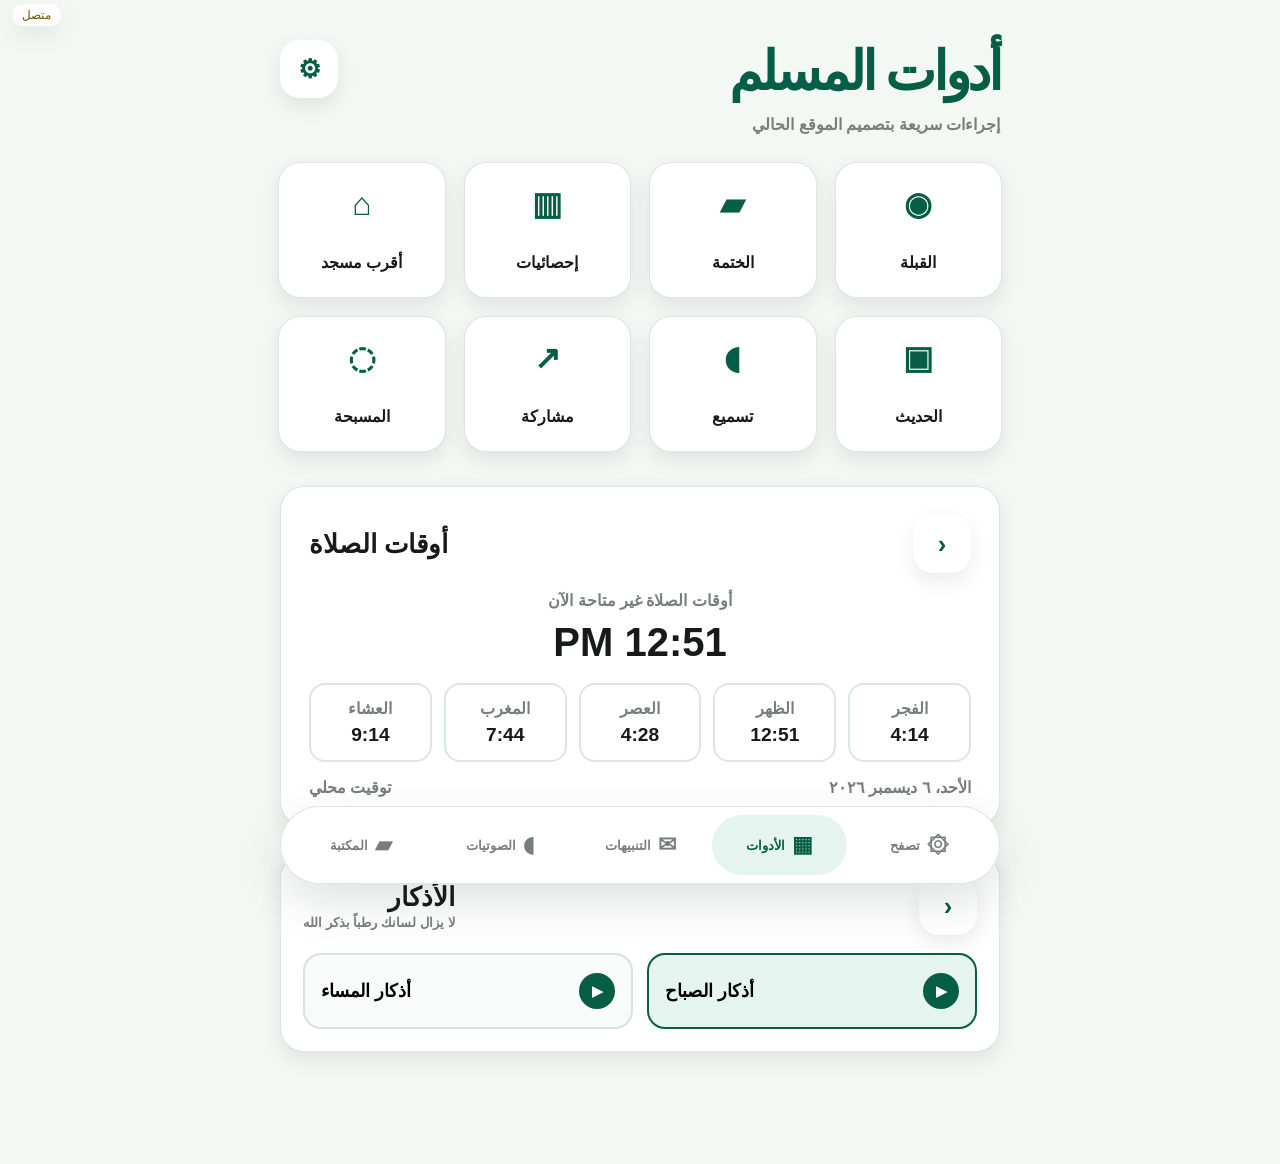
==== commit bb818ee8: "Add files via upload" ====
--- a/index.html
+++ b/index.html
@@ -14,6 +14,7 @@
   <link rel="icon" type="image/png" sizes="32x32" href="assets/icons/favicon-32.png">
   <link rel="apple-touch-icon" sizes="180x180" href="assets/icons/icon-180.png">
   <link rel="stylesheet" href="assets/css/mobile-app.css">
+  <link rel="stylesheet" href="assets/css/qma-reviewed.css">
 </head>
 <body class="qma-body" data-qma-page="tools">
   <main class="qma-app">
@@ -27,5 +28,6 @@
   <script src="assets/js/pwa.js" defer></script>
   <script src="assets/js/mobile-app.js" defer></script>
   <script src="assets/js/real-features.js" defer></script>
+  <script src="assets/js/qma-reviewed.js" defer></script>
 </body>
 </html>
--- a/assets/css/qma-reviewed.css
+++ b/assets/css/qma-reviewed.css
@@ -0,0 +1,47 @@
+
+:root{--qma-reader-offset:260px;--qma-sheet-radius:34px}
+html{scroll-behavior:smooth}
+.qma-body{overflow-x:hidden;min-height:100svh;background:var(--bg)}
+.qma-app{width:min(100%,760px);margin:0 auto;padding-left:max(18px,env(safe-area-inset-left));padding-right:max(18px,env(safe-area-inset-right));padding-bottom:calc(112px + env(safe-area-inset-bottom))}
+.qma-app--mushaf{padding-top:10px;padding-bottom:calc(var(--qma-reader-offset) + 22px + env(safe-area-inset-bottom))}
+.qma-topbar{width:100%;max-width:720px;margin:0 auto;box-sizing:border-box;grid-template-columns:auto auto minmax(0,1fr) auto auto}
+.qma-top-search input{min-width:0;width:100%;border:0;background:transparent;outline:0;text-align:center;color:var(--ink);font:inherit;font-weight:800}
+.qma-top-search input::placeholder{color:var(--muted)}
+.qma-mushaf-stage{min-height:calc(100svh - var(--qma-reader-offset) - 120px)}
+.qma-mushaf-page{min-height:calc(100svh - var(--qma-reader-offset) - 122px);padding-bottom:70px;box-sizing:border-box;overflow-wrap:anywhere}
+.qma-mushaf-text{font-size:calc(clamp(2.05rem,7.1vw,4.05rem)*var(--font-scale-app));line-height:2.05;letter-spacing:0;word-break:normal;overflow-wrap:normal}
+.qma-reader-panel{box-sizing:border-box;bottom:calc(96px + env(safe-area-inset-bottom));max-height:170px;overflow:hidden}
+.qma-reader-actions{bottom:calc(208px + env(safe-area-inset-bottom))}
+.qma-bottom-nav{box-sizing:border-box;max-width:720px}
+.qma-bottom-nav a{font-size:clamp(.68rem,2.8vw,.84rem)}
+.qma-bottom-nav a b{font-size:clamp(1.05rem,4.2vw,1.35rem)}
+.qma-sheet-open{overflow:hidden}
+.qma-index-backdrop{position:fixed;inset:0;z-index:5000;background:rgba(0,0,0,.45);display:flex;align-items:flex-end;justify-content:center;padding-top:env(safe-area-inset-top)}
+.qma-index-sheet{width:min(100%,760px);height:min(92svh,900px);background:var(--bg);border-radius:var(--qma-sheet-radius) var(--qma-sheet-radius) 0 0;box-shadow:0 -18px 55px rgba(0,0,0,.24);padding:20px 20px calc(24px + env(safe-area-inset-bottom));display:flex;flex-direction:column;gap:14px;box-sizing:border-box;animation:qmaSheetUp .18s ease-out}
+@keyframes qmaSheetUp{from{transform:translateY(36px);opacity:.6}to{transform:translateY(0);opacity:1}}
+.qma-index-head{display:grid;grid-template-columns:56px 1fr 56px;align-items:center;gap:10px}
+.qma-index-head h2{grid-column:2/4;margin:0;color:var(--brand-2);font-size:clamp(1.65rem,7vw,2.45rem);font-weight:1000;text-align:right}
+.qma-lang-en .qma-index-head h2{text-align:left}
+.qma-index-close{grid-column:1;width:54px;height:54px;border:0;border-radius:16px;background:var(--surface-2);color:var(--ink);font-size:2rem;line-height:1;display:grid;place-items:center}
+.qma-index-search{height:76px;background:var(--surface);border-radius:20px;box-shadow:var(--shadow-soft);border:1px solid var(--line);display:flex;align-items:center;gap:12px;padding:0 20px;box-sizing:border-box}
+.qma-index-search input{flex:1;min-width:0;border:0;background:transparent;outline:0;font:inherit;font-size:1.08rem;font-weight:800;color:var(--ink);text-align:right}.qma-lang-en .qma-index-search input{text-align:left}
+.qma-index-search span{font-size:1.7rem;color:var(--muted)}
+.qma-index-tabs{display:grid;grid-template-columns:repeat(3,1fr);gap:8px;background:color-mix(in srgb,var(--surface) 80%,transparent);border:1px solid var(--line);border-radius:18px;padding:6px}
+.qma-index-tabs button{height:44px;border:0;border-radius:14px;background:transparent;color:var(--muted);font-weight:900;font-size:.95rem}.qma-index-tabs button.is-active{background:var(--brand-2);color:#fff}
+.qma-index-body{overflow:auto;padding:2px 2px 16px;overscroll-behavior:contain;display:flex;flex-direction:column;gap:10px}
+.qma-index-group h3{margin:16px 8px 8px;color:var(--brand-2);font-size:1.16rem;font-weight:1000;border-inline-end:7px solid var(--brand-2);padding-inline-end:10px}.qma-lang-en .qma-index-group h3{border-inline-end:0;border-inline-start:7px solid var(--brand-2);padding-inline-end:0;padding-inline-start:10px}
+.qma-index-row,.qma-juz-row{width:100%;min-height:82px;border:0;border-radius:18px;background:color-mix(in srgb,var(--surface) 92%,white);color:var(--ink);display:grid;grid-template-columns:58px 1fr 62px;align-items:center;gap:12px;padding:12px 16px;margin:8px 0;text-align:right;box-shadow:var(--shadow-soft);font:inherit;box-sizing:border-box}.qma-lang-en .qma-index-row,.qma-lang-en .qma-juz-row{text-align:left;direction:ltr}
+.qma-index-row.is-active{background:var(--brand-2);color:#fff}.qma-index-row.is-active small,.qma-index-row.is-active .qma-index-num,.qma-index-row.is-active .qma-index-page{color:#fff;background:rgba(255,255,255,.17)}
+.qma-index-num,.qma-index-page{width:54px;height:54px;border-radius:18px;background:var(--surface-2);color:var(--brand-2);font-weight:1000;display:grid;place-items:center;font-size:1.03rem}
+.qma-index-row strong{font-size:1.18rem;font-weight:1000;display:grid;gap:4px}.qma-index-row small{font-size:.9rem;color:var(--muted);font-weight:800}
+.qma-juz-row{grid-template-columns:1fr auto;min-height:66px}.qma-juz-row strong{font-size:1.1rem}.qma-juz-row span{color:var(--brand-2);font-weight:900}.qma-juz-row.is-current{border:2px solid var(--brand-2)}
+.qma-index-empty{padding:30px;text-align:center;color:var(--muted);font-weight:900;background:var(--surface);border-radius:18px;border:1px dashed var(--line)}
+.qma-index-foot{font-size:.82rem;line-height:1.7;color:var(--muted);font-weight:800;text-align:center;padding:0 4px}
+.qma-toast-reviewed{position:fixed;z-index:7000;left:50%;bottom:calc(114px + env(safe-area-inset-bottom));transform:translateX(-50%);background:var(--brand-2);color:#fff;border-radius:999px;padding:12px 18px;box-shadow:var(--shadow);font-weight:900;white-space:nowrap;max-width:calc(100% - 32px);overflow:hidden;text-overflow:ellipsis}
+.qma-language-segment button.is-active,.qma-segment button.is-active{background:var(--brand-2);color:#fff}
+.qma-library-head,.qma-books-card,.qma-prayer-card,.qma-adhkar-card,.qma-reader-article,.qma-settings-panel{max-width:720px;margin-inline:auto}.qma-page-title{max-width:720px;margin-inline:auto}
+.qma-connectivity-badge{top:calc(env(safe-area-inset-top) + 4px)!important}
+@media(max-width:430px){
+  .qma-app{padding-left:14px;padding-right:14px}.qma-topbar{gap:5px;padding:8px}.qma-topbar .qma-icon-btn{min-width:42px;height:42px;border-radius:14px}.qma-top-search{height:44px;padding:0 10px}.qma-mushaf-mini-title{font-size:.92rem;margin-top:14px}.qma-mushaf-text{font-size:calc(clamp(2.0rem,8.2vw,3.45rem)*var(--font-scale-app));line-height:2.02}.qma-reader-panel{width:calc(100% - 24px);padding:13px 14px;border-radius:24px}.qma-reader-panel__top{font-size:.92rem}.qma-page-pill{padding:7px 16px}.qma-page-controls{grid-template-columns:46px 1fr 46px}.qma-page-controls button{width:46px;height:46px}.qma-reader-actions{left:18px;gap:8px}.qma-reader-actions button{width:58px;height:58px}.qma-bottom-nav{width:calc(100% - 24px);height:74px;padding:7px 8px}.qma-bottom-nav a{height:58px;gap:4px}.qma-index-sheet{height:94svh;border-radius:28px 28px 0 0;padding:16px 14px calc(18px + env(safe-area-inset-bottom))}.qma-index-row{grid-template-columns:52px 1fr 56px;min-height:76px;padding:10px 12px}.qma-index-num,.qma-index-page{width:48px;height:48px;border-radius:16px}.qma-index-row strong{font-size:1.06rem}.qma-index-row small{font-size:.8rem}
+}
+@media(max-width:350px){.qma-bottom-nav a span{display:none}.qma-bottom-nav a b{font-size:1.45rem}.qma-topbar .qma-icon-btn{min-width:38px}.qma-reader-panel__top{font-size:.8rem}.qma-mushaf-text{font-size:calc(1.86rem*var(--font-scale-app))}}
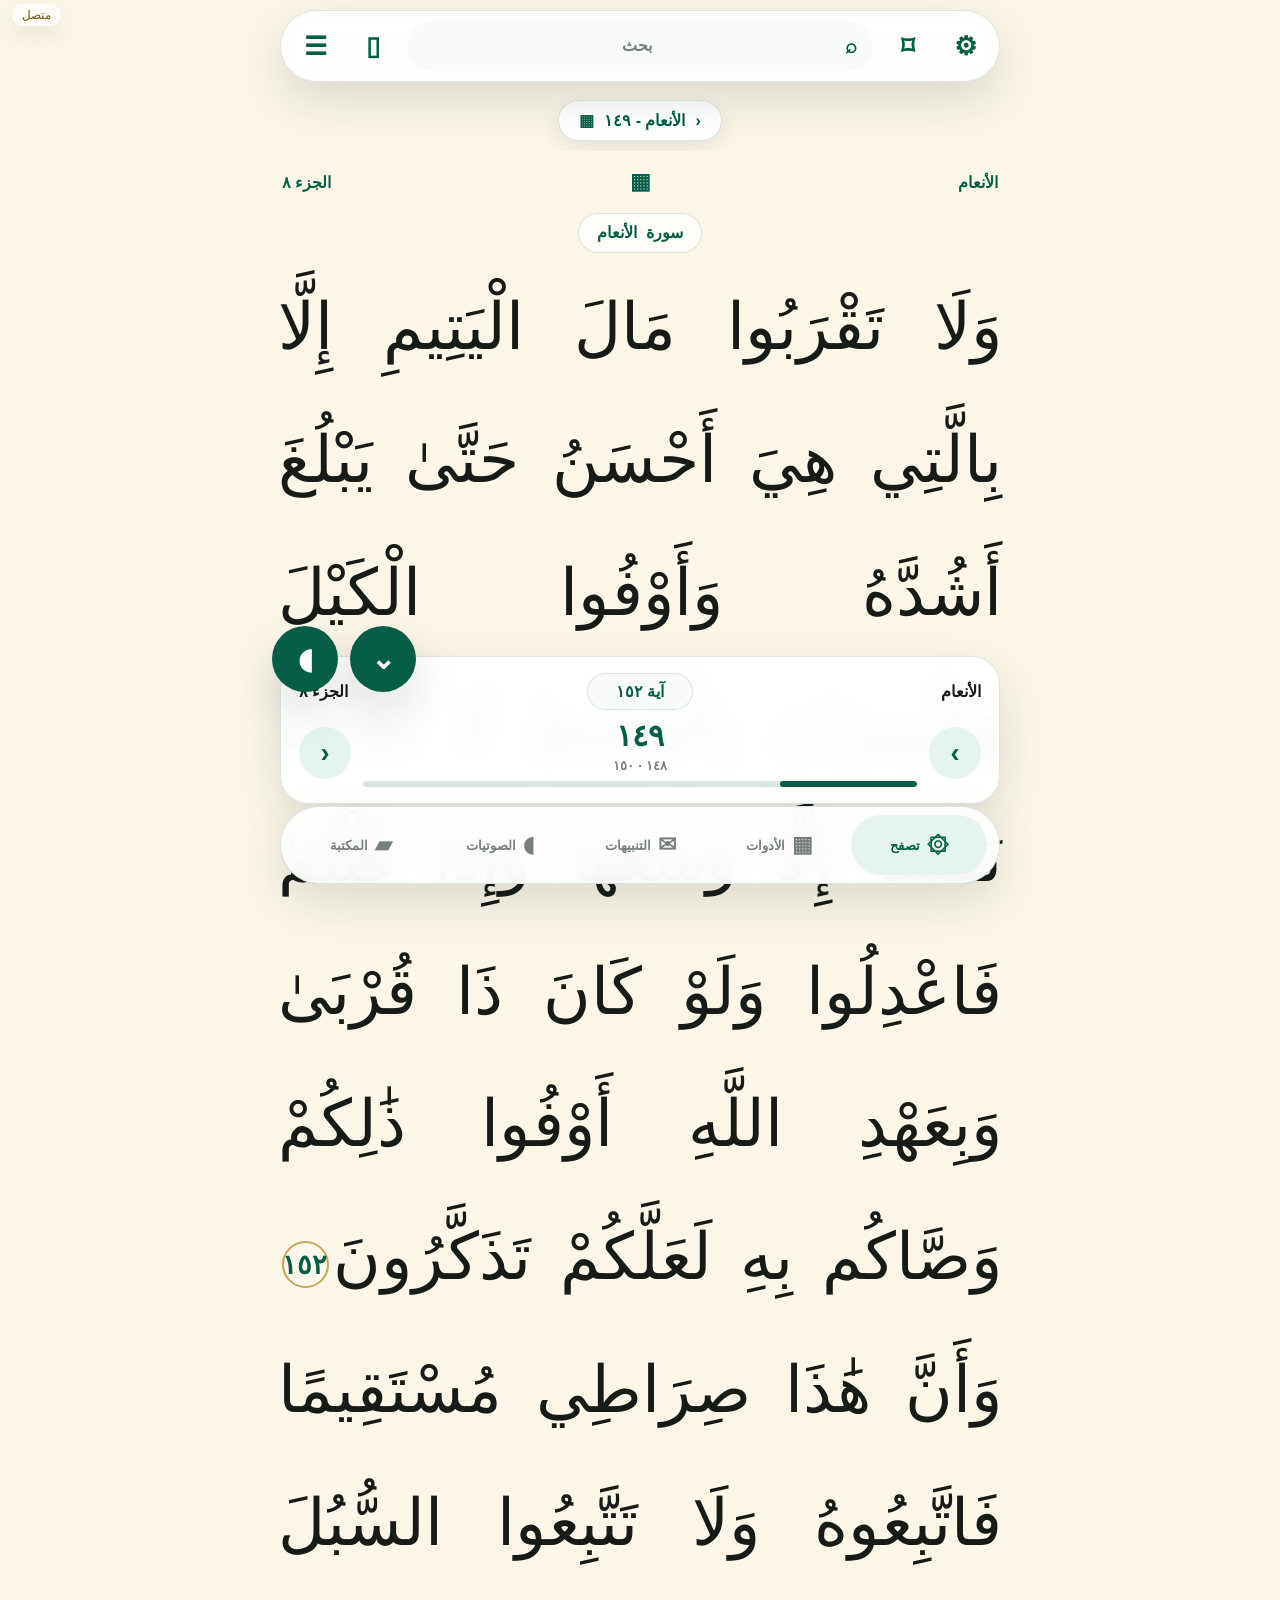
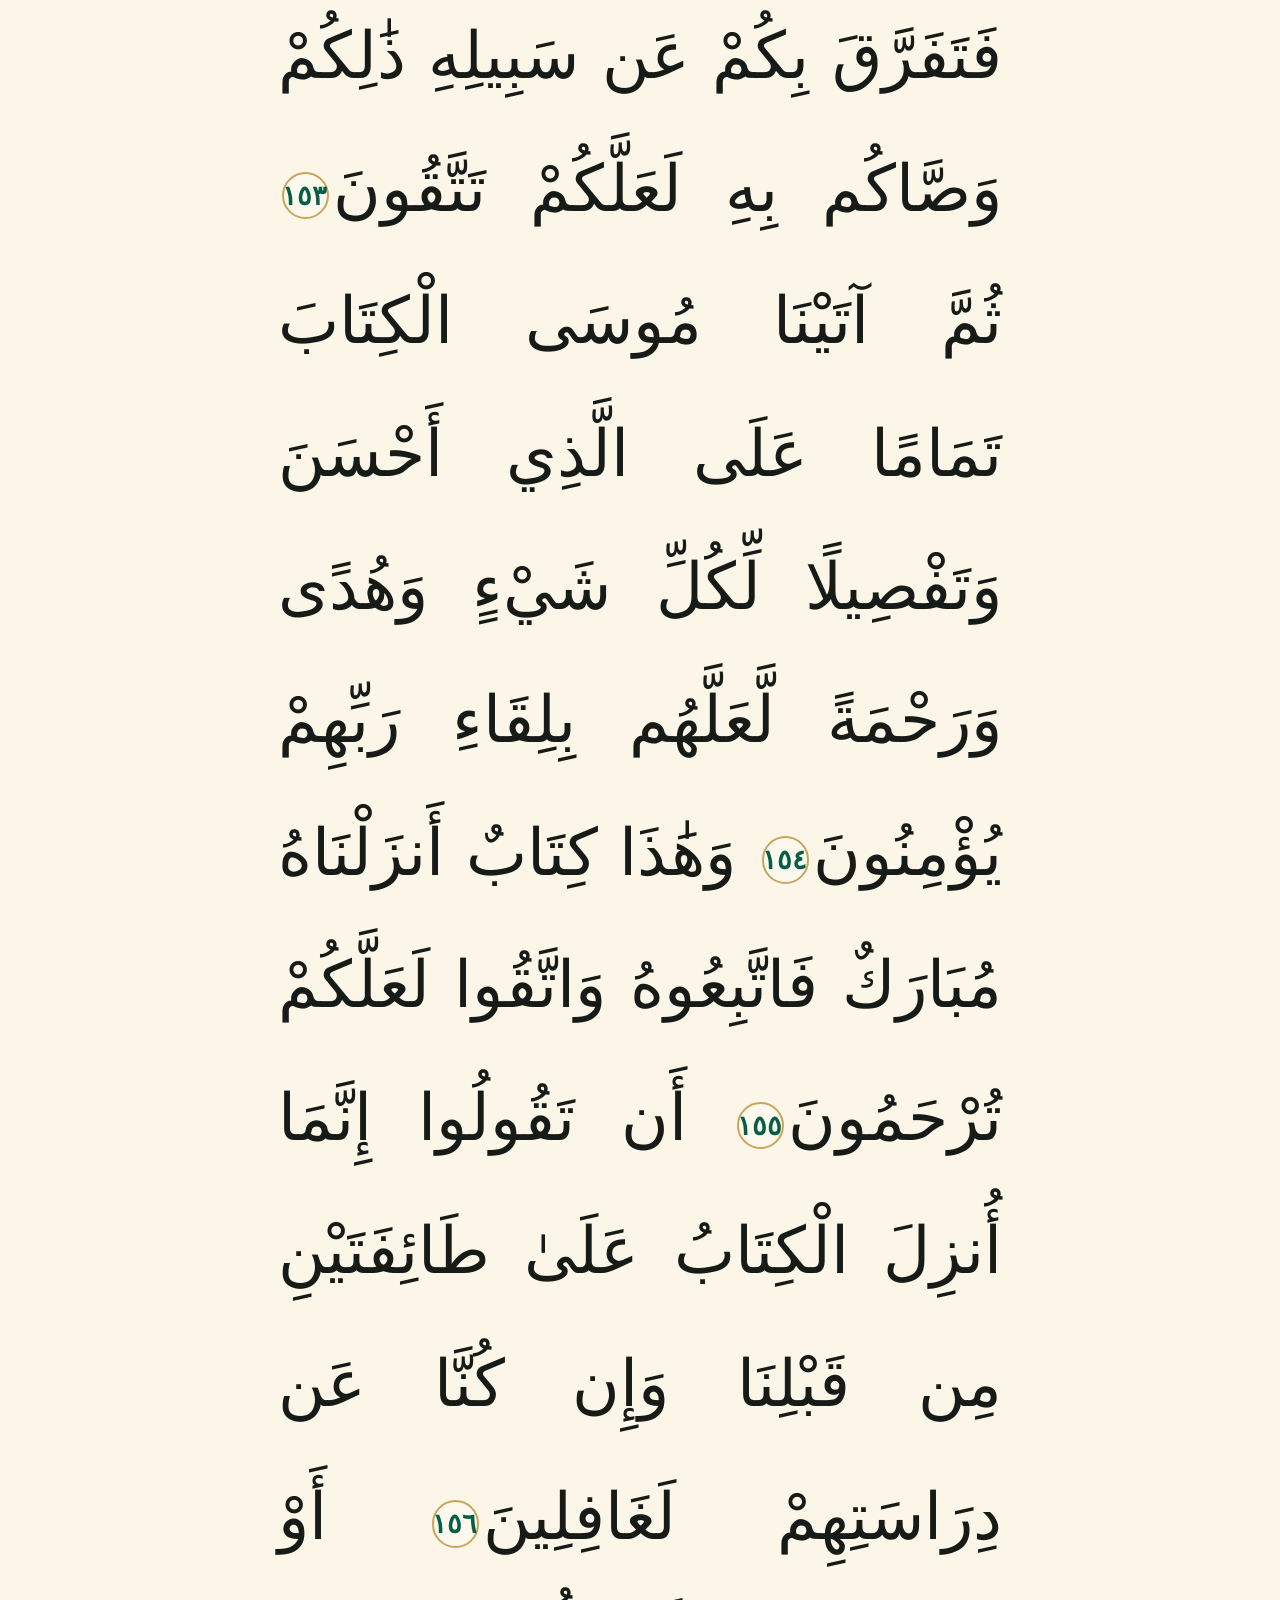
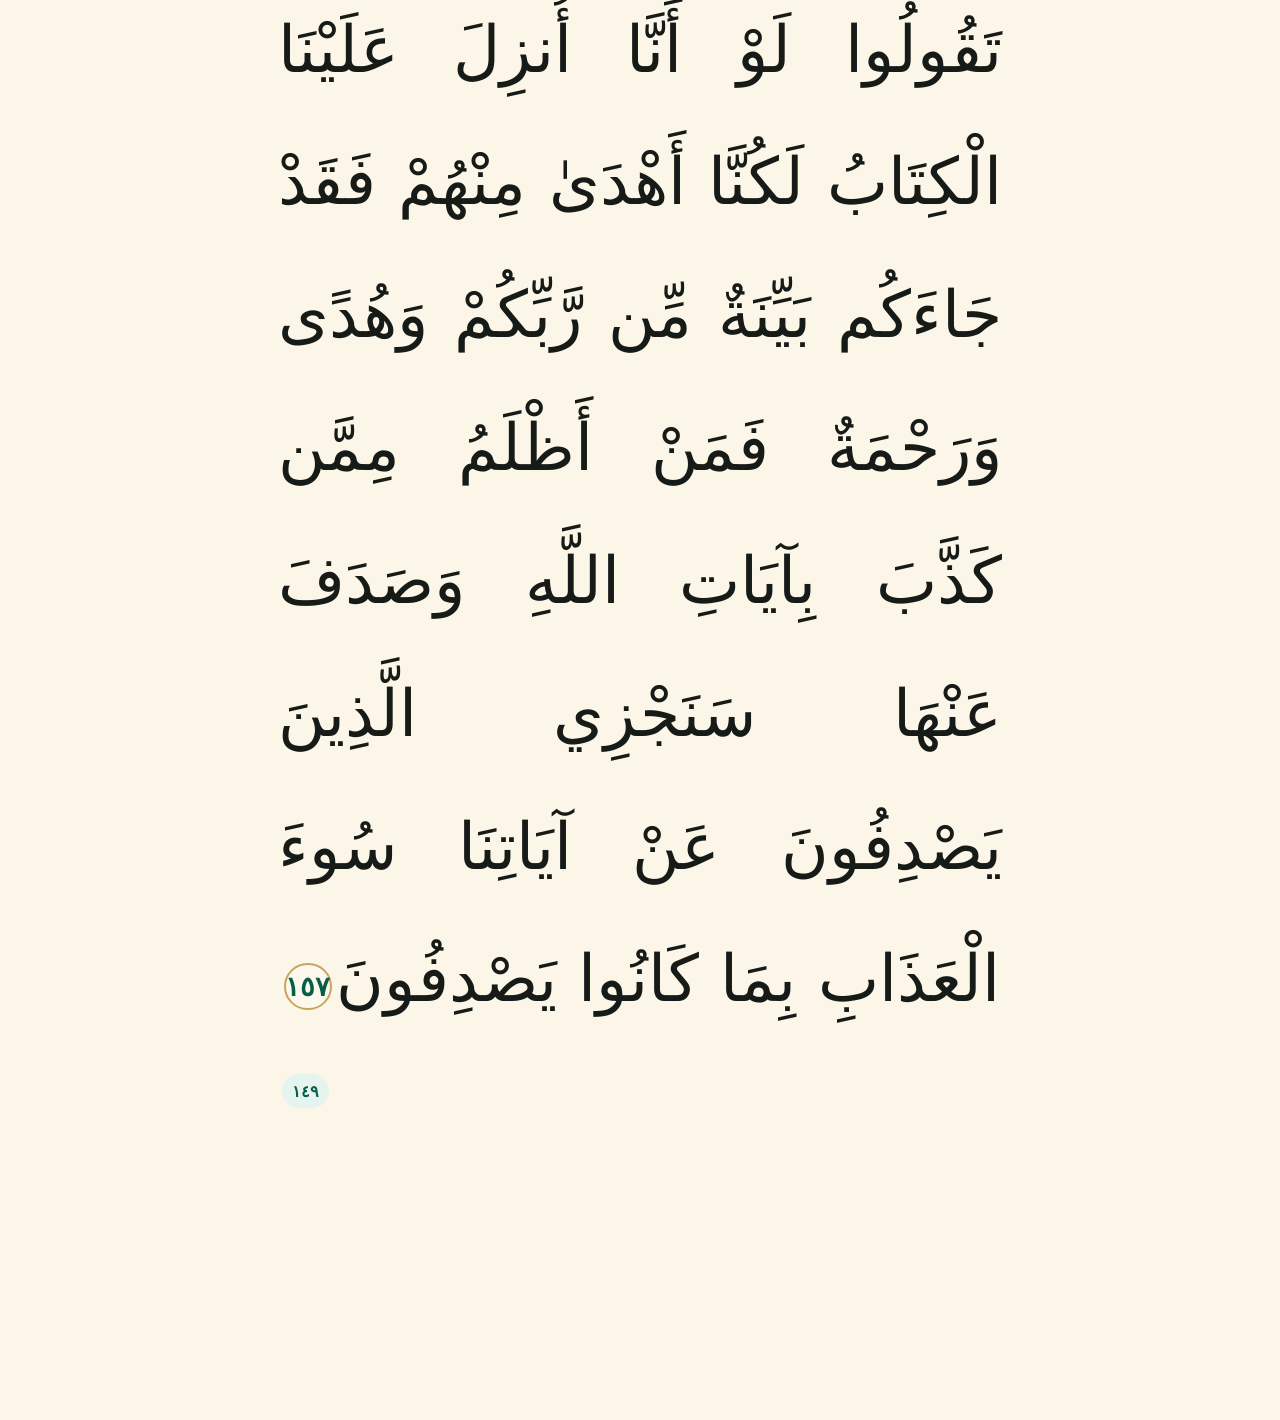
==== commit a6eb0f07: "Add files via upload" ====
--- a/index.html
+++ b/index.html
@@ -3,31 +3,17 @@
 <head>
   <meta charset="utf-8">
   <meta name="viewport" content="width=device-width, initial-scale=1, viewport-fit=cover">
+  <title>فتح المصحف</title>
+  <link rel="manifest" href="manifest.json">
   <meta name="theme-color" content="#0f8b68">
-  <meta name="description" content="تطبيق قرآن كريم PWA بواجهة موبايل، قراءة مصحف، أدوات، بحث، صوتيات، مكتبة، وإعدادات أوفلاين.">
-  <title>أدوات المسلم | القرآن الكريم</title>
-  <link rel="manifest" href="manifest.json">
-  <meta name="mobile-web-app-capable" content="yes">
-  <meta name="apple-mobile-web-app-capable" content="yes">
-  <meta name="apple-mobile-web-app-title" content="قرآن كريم">
-  <meta name="apple-mobile-web-app-status-bar-style" content="black-translucent">
-  <link rel="icon" type="image/png" sizes="32x32" href="assets/icons/favicon-32.png">
-  <link rel="apple-touch-icon" sizes="180x180" href="assets/icons/icon-180.png">
-  <link rel="stylesheet" href="assets/css/mobile-app.css">
-  <link rel="stylesheet" href="assets/css/qma-reviewed.css">
+  <script>
+    (function(){
+      var qs = location.search || '';
+      var page = '149';
+      try { page = localStorage.getItem('qmaCurrentPage') || page; } catch(e) {}
+      location.replace('surah.html' + (qs || ('?page=' + encodeURIComponent(page))));
+    }());
+  </script>
 </head>
-<body class="qma-body" data-qma-page="tools">
-  <main class="qma-app">
-    <section class="qma-page-title"><div><h1>أدوات المسلم</h1><p>إجراءات سريعة بتصميم الموقع الحالي</p></div><a class="qma-round-btn" href="settings.html" aria-label="الإعدادات">⚙</a></section>
-    <section class="qma-quick-grid" aria-label="إجراءات سريعة">
-      <button class="qma-action-card" data-action="qibla"><span class="qma-action-icon">◉</span><b>القبلة</b></button><button class="qma-action-card" data-href="surah.html"><span class="qma-action-icon">▰</span><b>الختمة</b></button><button class="qma-action-card" data-action="stats"><span class="qma-action-icon">▥</span><b>إحصائيات</b></button><button class="qma-action-card" data-action="mosque"><span class="qma-action-icon">⌂</span><b>أقرب مسجد</b></button><button class="qma-action-card" data-href="hadith.html"><span class="qma-action-icon">▣</span><b>الحديث</b></button><button class="qma-action-card" data-action="recite"><span class="qma-action-icon">◖</span><b>تسميع</b></button><button class="qma-action-card" data-action="share"><span class="qma-action-icon">↗</span><b>مشاركة</b></button><button class="qma-action-card" data-action="tasbeeh"><span class="qma-action-icon">◌</span><b>المسبحة</b></button>
-    </section>
-    <section class="qma-card qma-prayer-card" aria-label="أوقات الصلاة"><div class="qma-card-head"><span class="qma-icon-btn">‹</span><h2>أوقات الصلاة</h2></div><div class="qma-next-prayer"><span>الصلاة القادمة: الظهر</span><strong>PM 12:51</strong></div><div class="qma-prayer-times"><div class="qma-prayer-time">الفجر<b>4:14</b></div><div class="qma-prayer-time">الظهر<b>12:51</b></div><div class="qma-prayer-time">العصر<b>4:28</b></div><div class="qma-prayer-time">المغرب<b>7:44</b></div><div class="qma-prayer-time">العشاء<b>9:14</b></div></div><div class="qma-card-foot"><span id="qma-hijri-date">—</span><span>توقيت محلي</span></div></section>
-    <section class="qma-card qma-adhkar-card" aria-label="الأذكار"><div class="qma-card-head"><span class="qma-icon-btn">‹</span><div><h3>الأذكار</h3><small>لا يزال لسانك رطباً بذكر الله</small></div></div><div class="qma-two-actions"><button class="qma-dua-button is-active"><span class="qma-play-dot">▶</span><span>أذكار الصباح</span></button><button class="qma-dua-button"><span class="qma-play-dot">▶</span><span>أذكار المساء</span></button></div></section>
-  </main><nav class="qma-bottom-nav" aria-label="التنقل الرئيسي"><a href="surah.html"><b aria-hidden="true">۞</b><span>تصفح</span></a><a href="index.html" aria-current="page"><b aria-hidden="true">▦</b><span>الأدوات</span></a><a href="hadith.html"><b aria-hidden="true">✉</b><span>التنبيهات</span></a><a href="audio.html"><b aria-hidden="true">◖</b><span>الصوتيات</span></a><a href="library.html"><b aria-hidden="true">▰</b><span>المكتبة</span></a></nav>
-  <script src="assets/js/pwa.js" defer></script>
-  <script src="assets/js/mobile-app.js" defer></script>
-  <script src="assets/js/real-features.js" defer></script>
-  <script src="assets/js/qma-reviewed.js" defer></script>
-</body>
-</html>+<body><a href="surah.html?page=149">فتح التصفح</a></body>
+</html>
